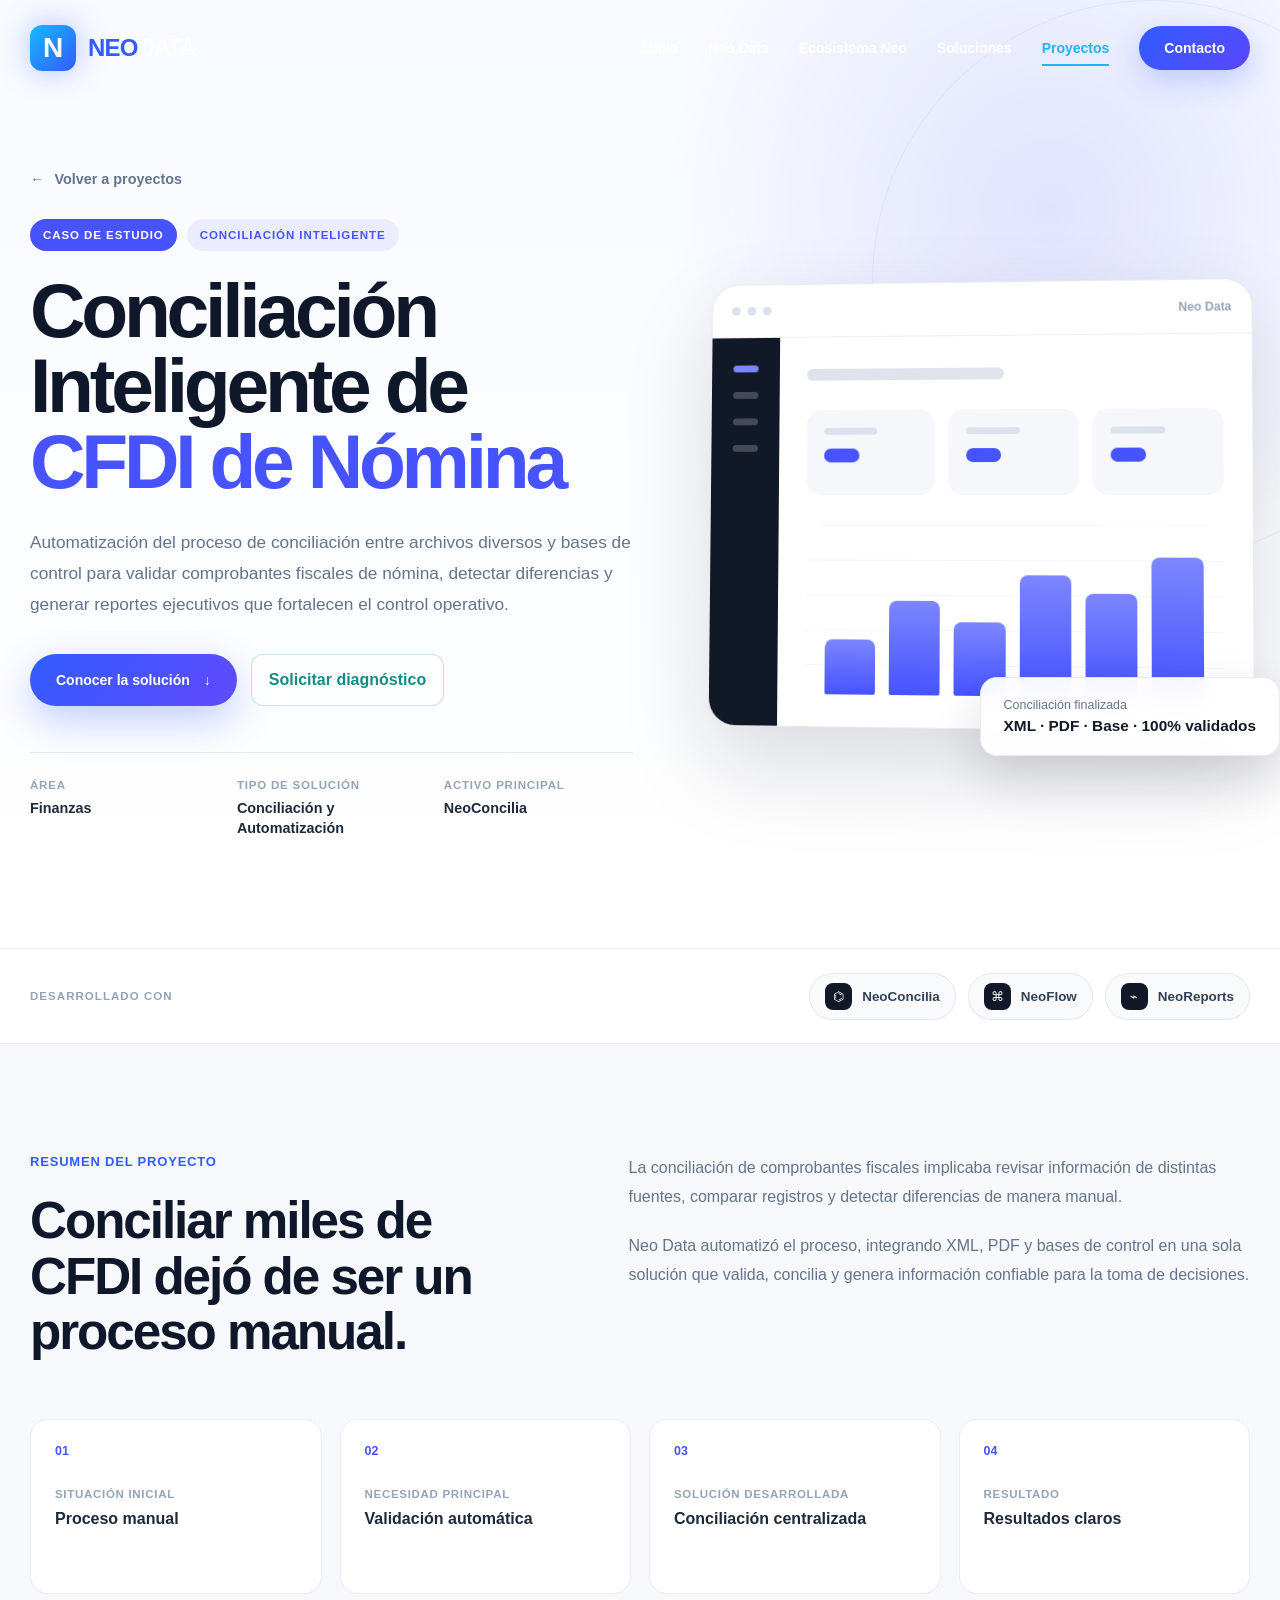
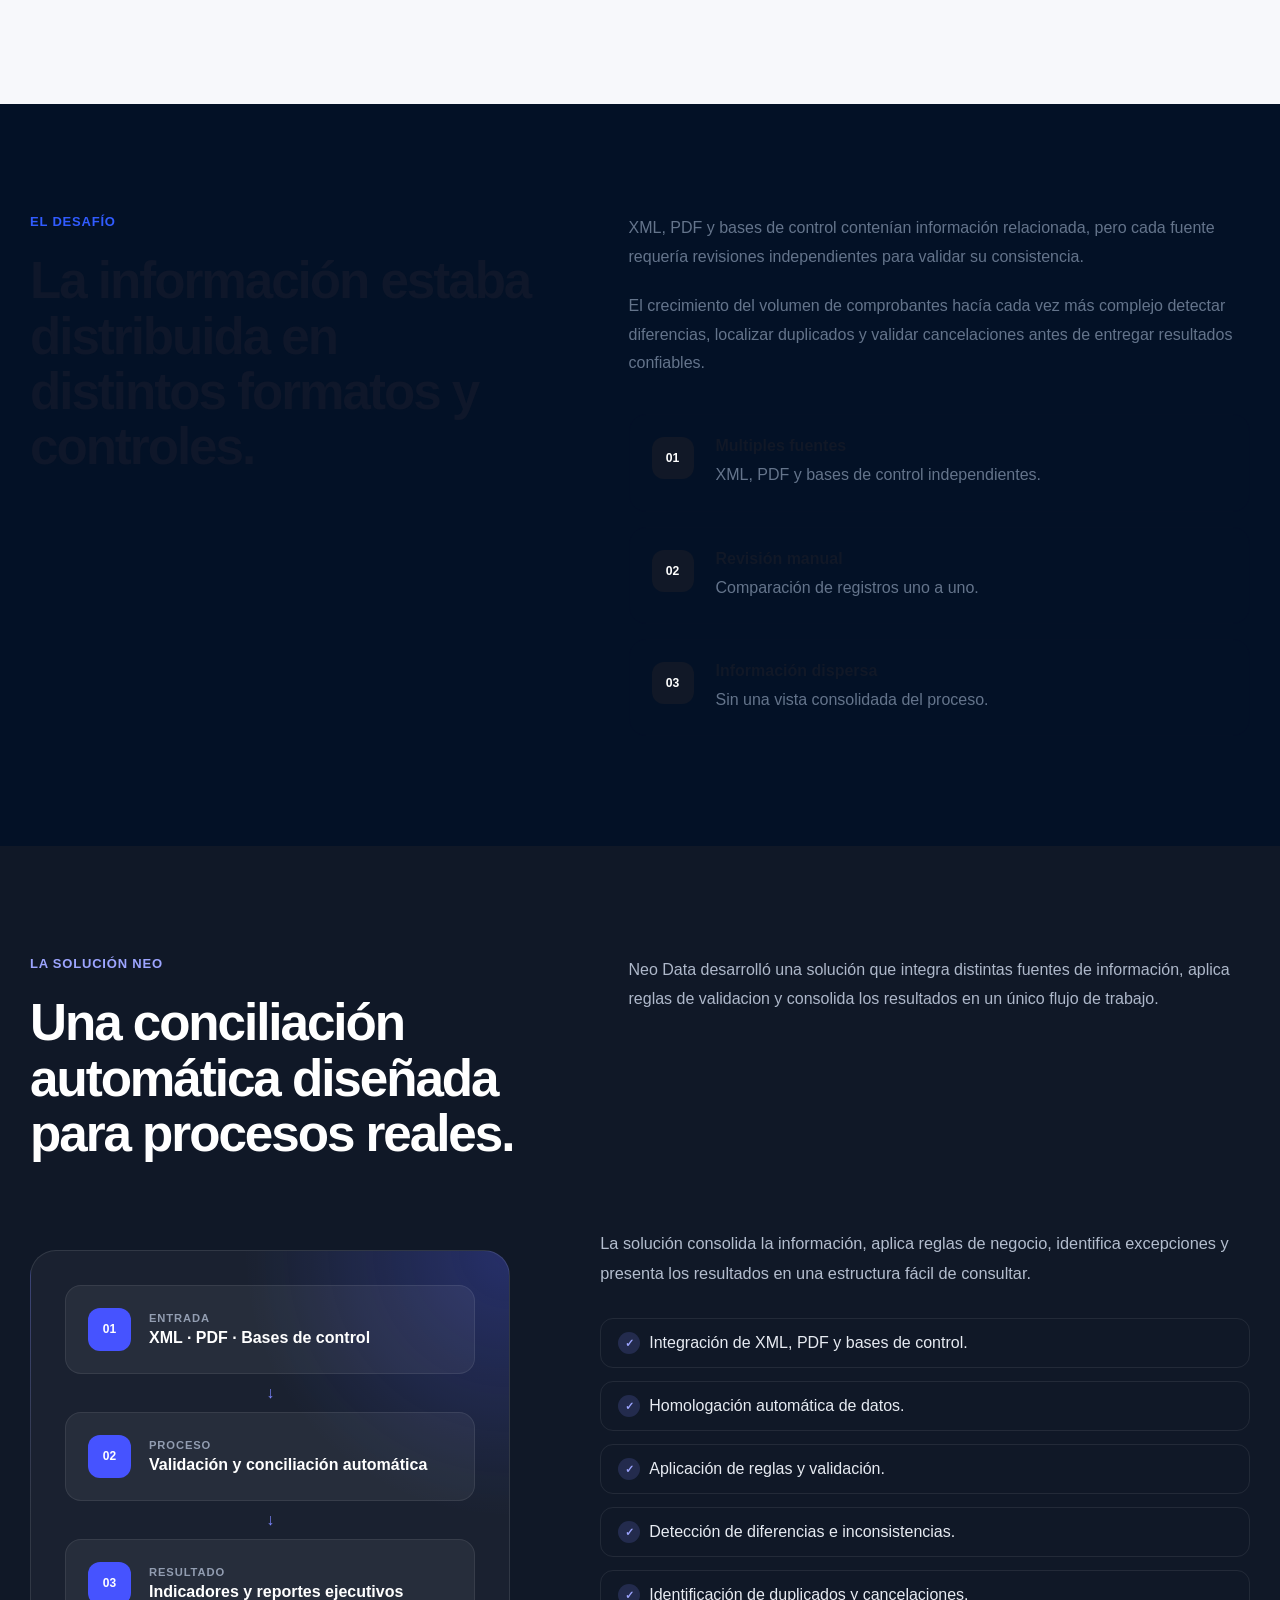
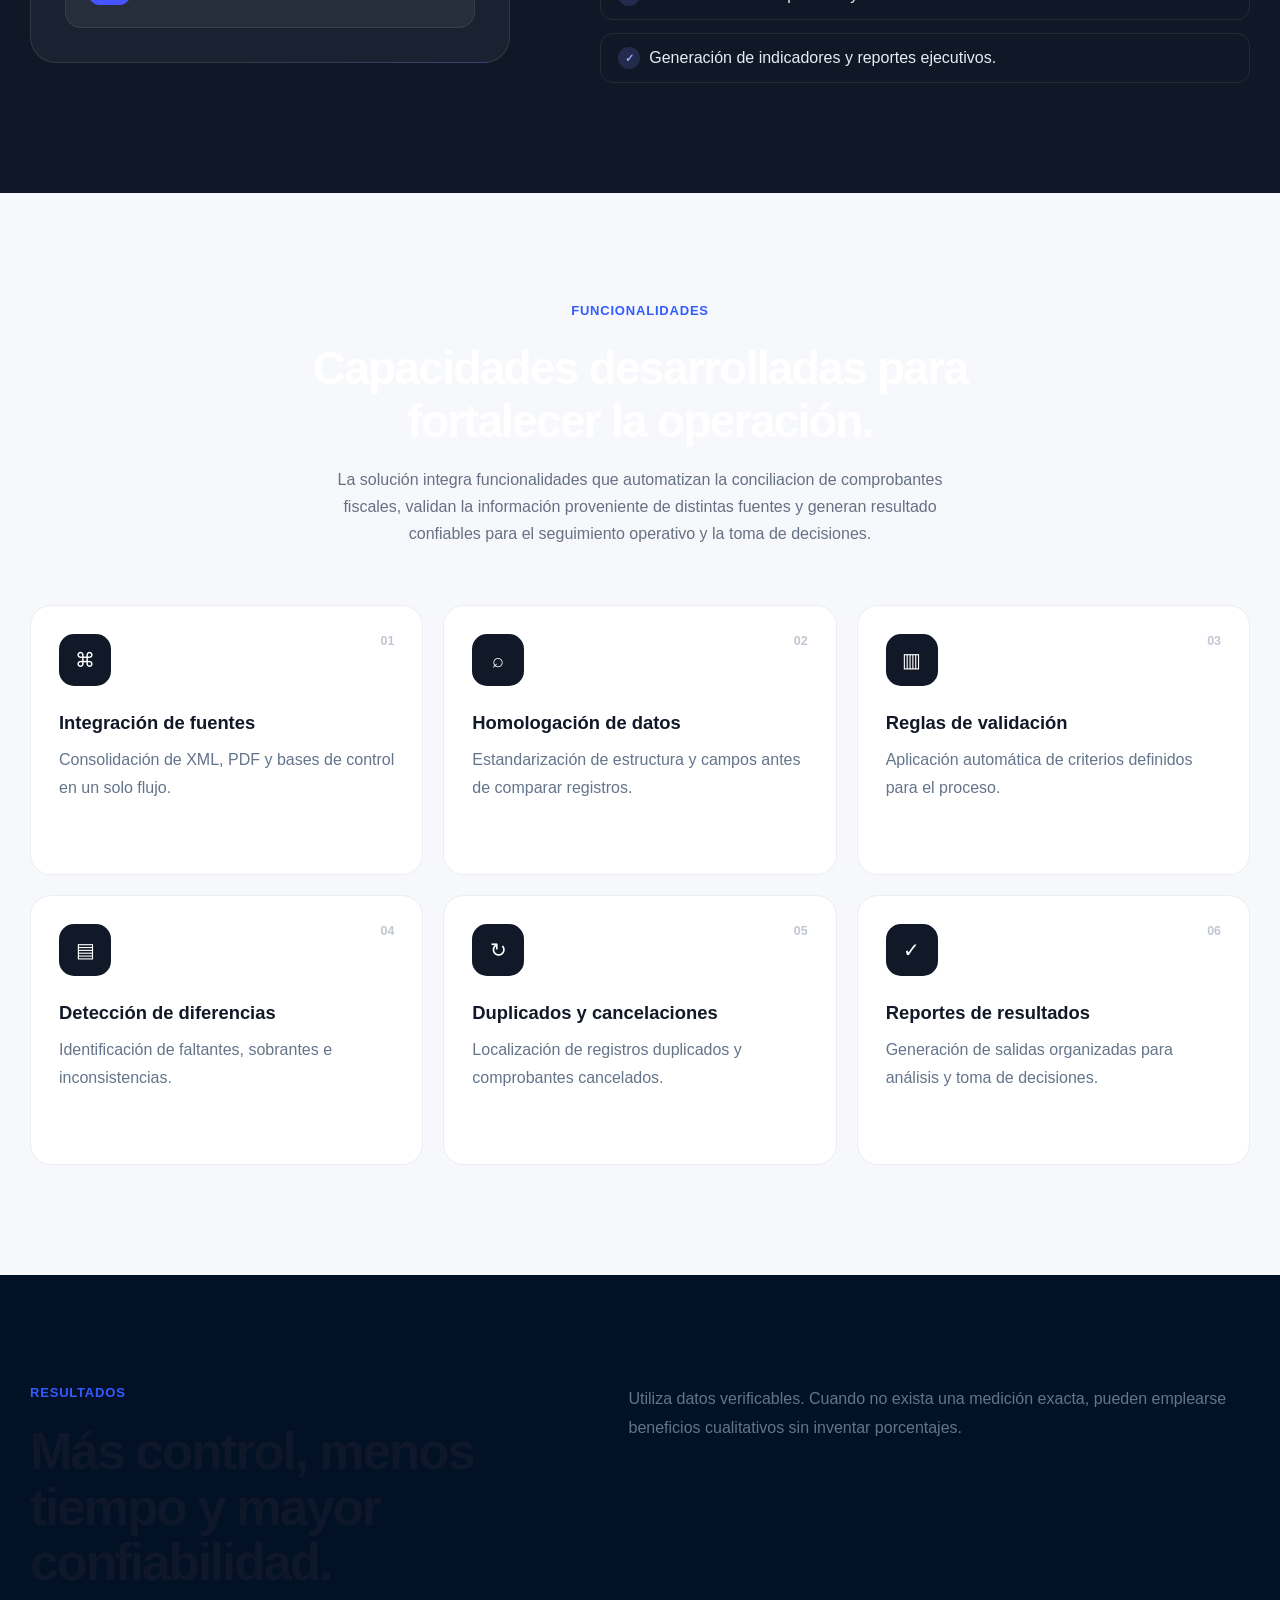
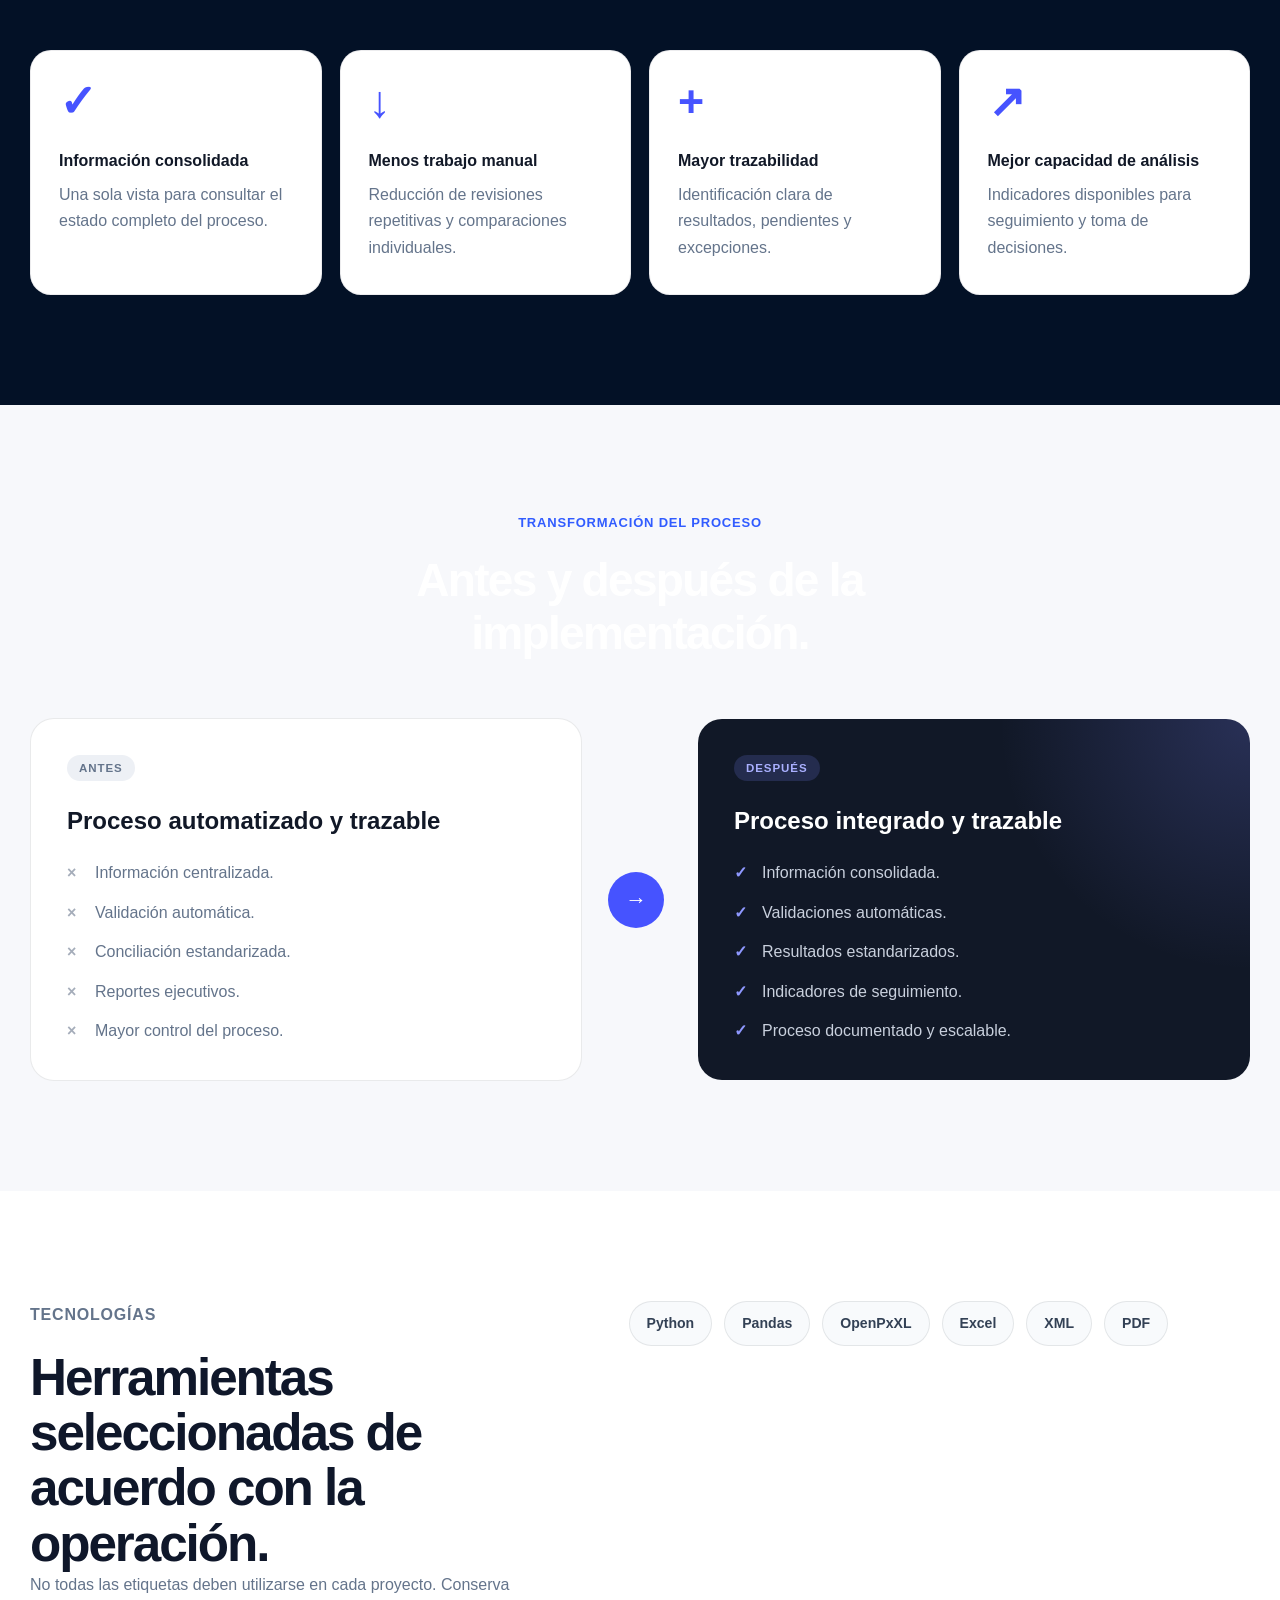
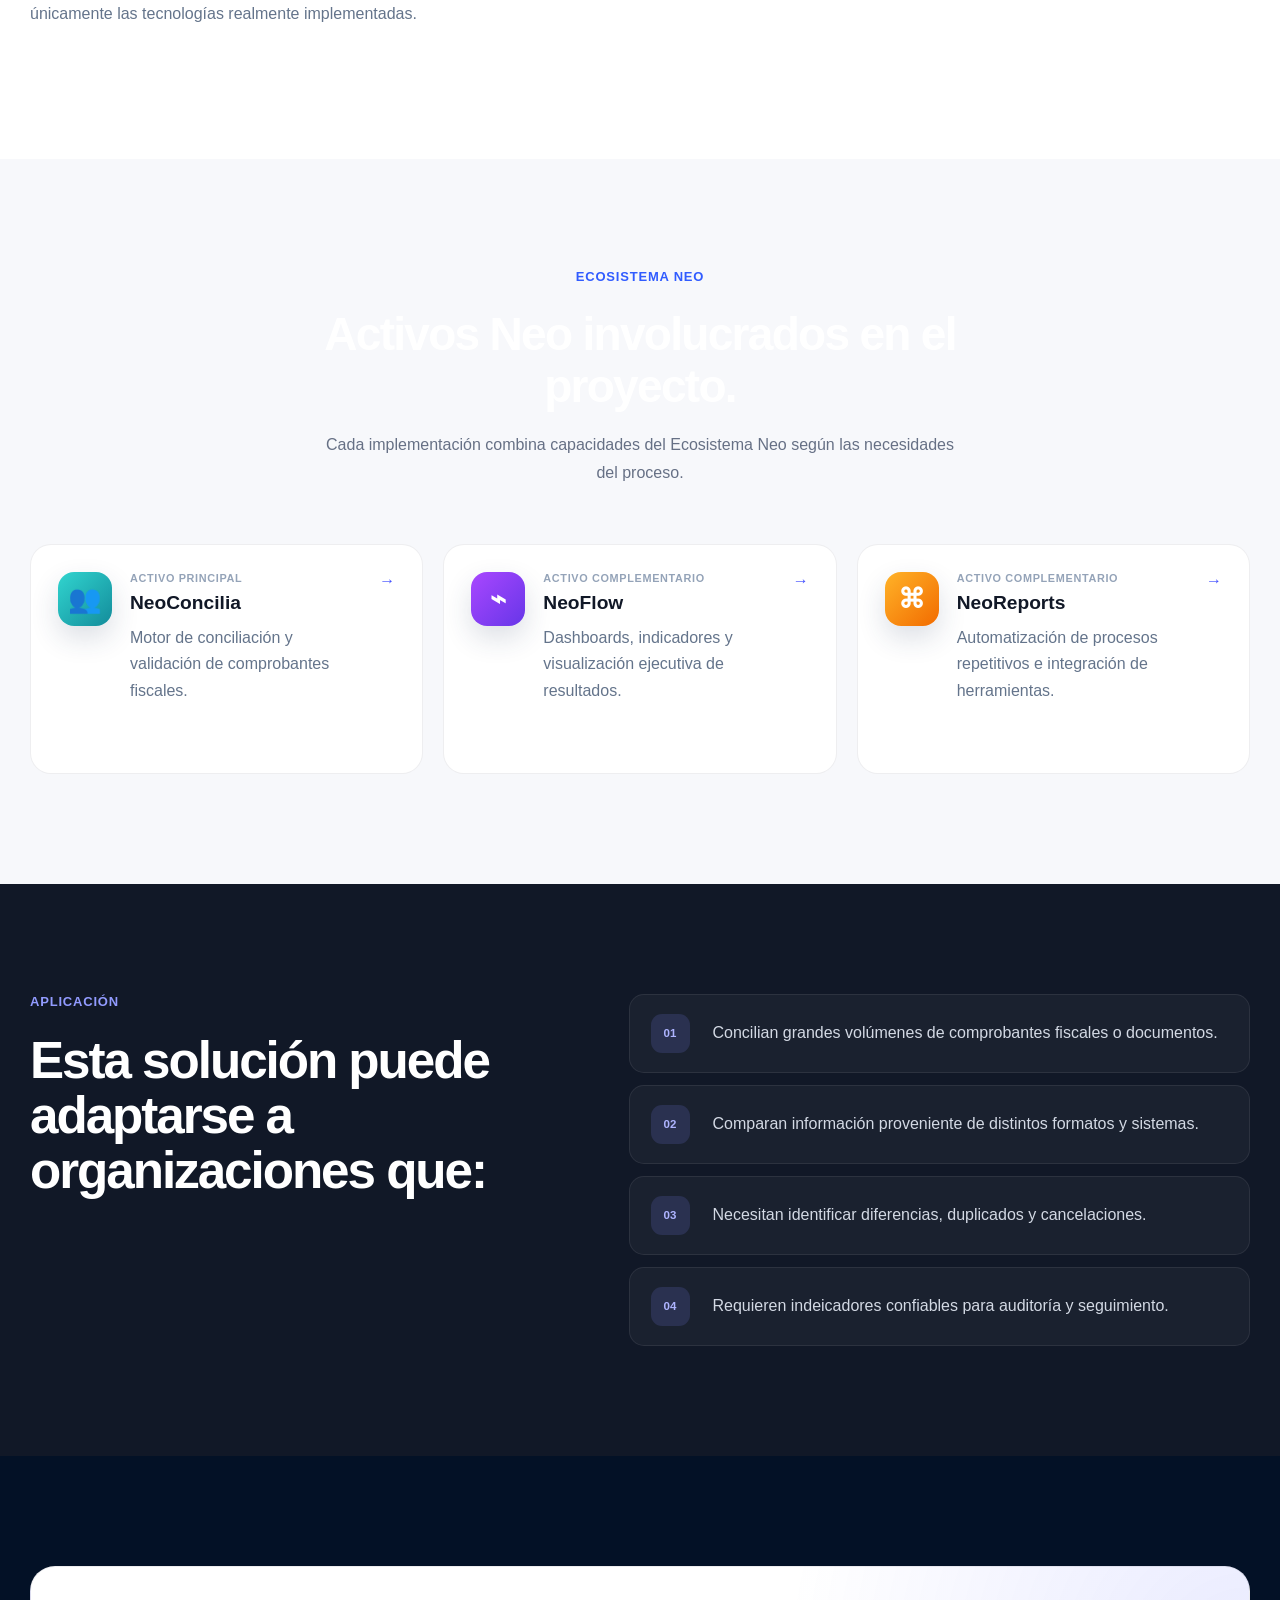
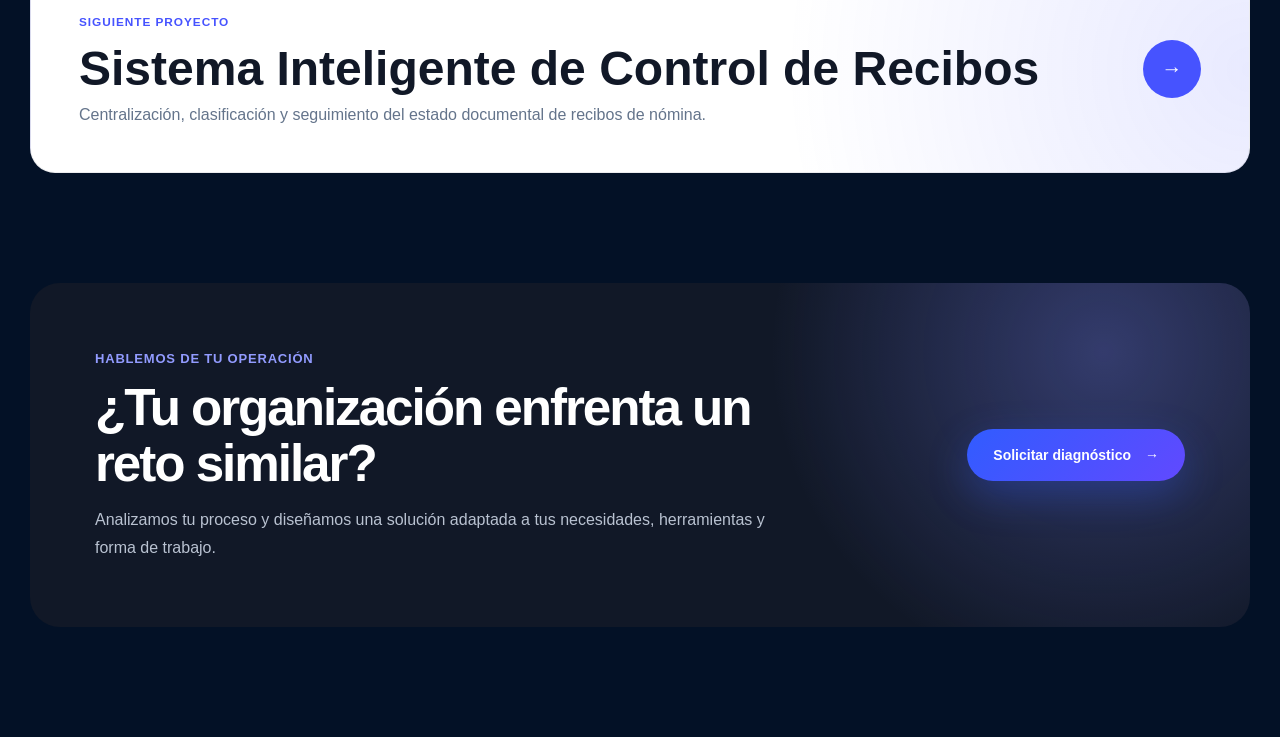
==== proyectos/conciliacion.html @ daa7bcfc "Add files via upload Publicación inicial del Sitio Neo Data" ====
<!DOCTYPE html>
<html lang="es">
  <head>
    <meta charset="UTF-8" />

    <meta
      name="viewport"
      content="width=device-width, initial-scale=1.0"
    />

    <meta
      name="description"
      content="Caso de estudio de Neo Data sobre la automatización de la conciliación de CFDI de nómina mediante validación de XML, PDF y bases de control."
    />

    <title>Conciliación Inteligente de CFDI de Nómina | Neo Data</title>

    <link rel="stylesheet" href="../assets/css/styles.css" />
    <link rel="stylesheet" href="../assets/css/project-case.css" />
  </head>

  <body>
    <!-- =====================================================
         NAVEGACIÓN
    ====================================================== -->

    <header class="site-header" id="site-header">
      <div class="container header-container">
        <a href="../index.html#inicio" class="brand">
          <span class="brand-symbol">N</span>

          <span class="brand-text">
            <strong>NEO</strong>DATA
          </span>
        </a>

        <button
          class="menu-button"
          type="button"
          aria-label="Abrir menú de navegación"
          aria-expanded="false"
        >
          ☰
        </button>

        <nav class="main-navigation" aria-label="Navegación principal">
          <a href="../index.html#inicio">Inicio</a>
          <a href="../index.html#por-que-neo">Neo Data</a>
          <a href="../index.html#ecosistema">Ecosistema Neo</a>
          <a href="../index.html#soluciones">Soluciones</a>
          <a href="../index.html#proyectos" class="active">Proyectos</a>

          <a
            href="../index.html#contacto"
            class="navigation-button"
          >
            Contacto
          </a>
        </nav>
      </div>
    </header>

    <main>
      <!-- =====================================================
           HERO DEL PROYECTO
      ====================================================== -->

      <section class="project-hero">
        <div class="container project-hero-container">
          <div class="project-hero-content">
            <a
              href="../index.html#proyectos"
              class="project-back-link"
            >
              <span aria-hidden="true">←</span>
              Volver a proyectos
            </a>

            <div class="project-labels">
              <span class="project-case-label">Caso de estudio</span>
              <span class="project-category-label">
                Conciliación inteligente
              </span>
            </div>

            <h1>
              Conciliación Inteligente de
              <span>CFDI de Nómina</span>
            </h1>

            <p class="project-hero-description">
              Automatización del proceso de conciliación entre archivos diversos y bases de control
              para validar comprobantes fiscales de nómina, detectar diferencias y generar reportes
              ejecutivos que fortalecen el control operativo.
            </p>

            <div class="project-hero-actions">
              <a href="#solucion" class="button button-primary">
                Conocer la solución
                <span aria-hidden="true">↓</span>
              </a>

              <a
                 href="https://wa.me/523348070433?text=Hola%2C%20me%20gustar%C3%ADa%20solicitar%20un%20diagn%C3%B3stico%20para%20identificar%20oportunidades%20de%20mejora%20en%20un%20proceso."
                 class="neo-button neo-button--small neo-button--outline"
                 target="_blank"
                 rel="noopener noreferrer"
              >
                 Solicitar diagnóstico
              </a>
            </div>

            <div class="project-hero-meta">
              <div>
                <span>Área</span>
                <strong>Finanzas</strong>
              </div>

              <div>
                <span>Tipo de solución</span>
                <strong>Conciliación y Automatización</strong>
              </div>

              <div>
                <span>Activo principal</span>
                <strong>NeoConcilia</strong>
              </div>
            </div>
          </div>

          <div class="project-hero-visual">
            <!--
              Sustituir este bloque por una captura real cuando exista.

              Ejemplo:

              <img
                src="../assets/images/proyectos/nombre-proyecto/dashboard.png"
                alt="Dashboard del nombre del proyecto"
              />
            -->

            <div class="project-demo-window">
              <div class="project-window-header">
                <div>
                  <span></span>
                  <span></span>
                  <span></span>
                </div>

                <small>Neo Data</small>
              </div>

              <div class="project-window-content">
                <div class="project-window-sidebar">
                  <span class="active"></span>
                  <span></span>
                  <span></span>
                  <span></span>
                </div>

                <div class="project-window-main">
                  <div class="project-window-title"></div>

                  <div class="project-window-stats">
                    <div>
                      <span></span>
                      <strong></strong>
                    </div>

                    <div>
                      <span></span>
                      <strong></strong>
                    </div>

                    <div>
                      <span></span>
                      <strong></strong>
                    </div>
                  </div>

                  <div class="project-window-chart">
                    <span style="height: 36%"></span>
                    <span style="height: 62%"></span>
                    <span style="height: 48%"></span>
                    <span style="height: 79%"></span>
                    <span style="height: 67%"></span>
                    <span style="height: 91%"></span>
                  </div>
                </div>
              </div>
            </div>

            <div class="project-floating-result">
              <span>Conciliación finalizada</span>
              <strong>XML · PDF · Base · 100% validados</strong>
            </div>
          </div>
        </div>
      </section>

            <section class="project-assets-strip" aria-label="Activos Neo utilizados">
        <div class="container project-assets-strip-container">
          <span class="project-assets-strip-label">
            Desarrollado con
          </span>

          <div class="project-assets-strip-list">
            <a href="../pages/neoconcilia.html">
              <span class="project-assets-strip-icon">⌬</span>
              <strong>NeoConcilia</strong>
            </a>

            <a href="../pages/neoflow.html">
              <span class="project-assets-strip-icon">⌘</span>
              <strong>NeoFlow</strong>
            </a>

            <a href="../pages/neoreports.html">
              <span class="project-assets-strip-icon">⌁</span>
              <strong>NeoReports</strong>
            </a>
          </div>
        </div>
      </section>

      <!-- =====================================================
           RESUMEN DEL PROYECTO
      ====================================================== -->

      <section class="project-summary-section">
        <div class="container">
          <div class="project-summary-grid">
            <div class="project-summary-introduction">
              <p class="section-label">Resumen del proyecto</p>

              <h2>
                Conciliar miles de CFDI dejó de ser un proceso manual.
              </h2>
            </div>

            <div class="project-summary-description">
              <p>
                La conciliación de comprobantes fiscales implicaba revisar información
                de distintas fuentes, comparar registros y detectar diferencias de manera manual.
              </p>

              <p>
                Neo Data automatizó el proceso, integrando XML, PDF y bases de control
                en una sola solución que valida, concilia y genera información confiable
                para la toma de decisiones.
              </p>
            </div>
          </div>

          <div class="project-summary-cards">
            <article>
              <span>01</span>
              <small>Situación inicial</small>
              <strong>Proceso manual</strong>
            </article>

            <article>
              <span>02</span>
              <small>Necesidad principal</small>
              <strong>Validación automática</strong>
            </article>

            <article>
              <span>03</span>
              <small>Solución desarrollada</small>
              <strong>Conciliación centralizada</strong>
            </article>

            <article>
              <span>04</span>
              <small>Resultado</small>
              <strong>Resultados claros</strong>
            </article>
          </div>
        </div>
      </section>

      <!-- =====================================================
           EL DESAFÍO
      ====================================================== -->

      <section class="project-challenge-section">
        <div class="container project-two-columns">
          <div class="project-section-heading">
            <p class="section-label">El desafío</p>

            <h2>
              La información estaba distribuida en distintos formatos y controles.
            </h2>
          </div>

          <div class="project-section-content">
            <p>
              XML, PDF y bases de control contenían información relacionada,
              pero cada fuente requería revisiones independientes para validar su consistencia.
            </p>

            <p>
              El crecimiento del volumen de comprobantes hacía cada vez más complejo
              detectar diferencias, localizar duplicados y validar cancelaciones antes
              de entregar resultados confiables.
            </p>

            <div class="project-challenge-list">
              <article>
                <span aria-hidden="true">01</span>

                <div>
                  <h3>Multiples fuentes</h3>

                  <p>
                    XML, PDF y bases de control independientes.
                  </p>
                </div>
              </article>

              <article>
                <span aria-hidden="true">02</span>

                <div>
                  <h3>Revisión manual</h3>

                  <p>
                    Comparación de registros uno a uno.
                  </p>
                </div>
              </article>

              <article>
                <span aria-hidden="true">03</span>

                <div>
                  <h3>Información dispersa</h3>

                  <p>
                    Sin una vista consolidada del proceso.
                  </p>
                </div>
              </article>
            </div>
          </div>
        </div>
      </section>

      <!-- =====================================================
           LA SOLUCIÓN
      ====================================================== -->

      <section class="project-solution-section" id="solucion">
        <div class="container">
          <div class="project-solution-heading">
            <div>
              <p class="section-label">La solución Neo</p>

              <h2>
                Una conciliación automática diseñada para procesos reales.
              </h2>
            </div>

            <p>
              Neo Data desarrolló una solución que integra distintas fuentes de información,
              aplica reglas de validacion y consolida los resultados en un único flujo de trabajo.
            </p>
          </div>

          <div class="project-solution-layout">
            <div class="project-solution-visual">
              <div class="solution-flow-card">
                <div class="solution-flow-step">
                  <span>01</span>

                  <div>
                    <small>Entrada</small>
                    <strong>XML · PDF · Bases de control</strong>
                  </div>
                </div>

                <div class="solution-flow-arrow">↓</div>

                <div class="solution-flow-step">
                  <span>02</span>

                  <div>
                    <small>Proceso</small>
                    <strong>Validación y conciliación automática</strong>
                  </div>
                </div>

                <div class="solution-flow-arrow">↓</div>

                <div class="solution-flow-step">
                  <span>03</span>

                  <div>
                    <small>Resultado</small>
                    <strong>Indicadores y reportes ejecutivos</strong>
                  </div>
                </div>
              </div>
            </div>

            <div class="project-solution-content">
              <p>
                La solución consolida la información, aplica reglas de negocio,
                identifica excepciones y presenta los resultados en una
                estructura fácil de consultar.
              </p>

              <ul class="project-check-list">
                <li>
                  Integración de XML, PDF y bases de control.
                </li>

                <li>
                  Homologación automática de datos.
                </li>

                <li>
                  Aplicación de reglas y validación.
                </li>

                <li>
                  Detección de diferencias e inconsistencias.
                </li>

                <li>
                  Identificación de duplicados y cancelaciones.
                </li>

                <li>
                  Generación de indicadores y reportes ejecutivos.
                </li>
              </ul>
            </div>
          </div>
        </div>
      </section>

      <!-- =====================================================
           FUNCIONALIDADES
      ====================================================== -->

      <section class="project-features-section">
        <div class="container">
          <div class="section-heading">
            <p class="section-label">Funcionalidades</p>

            <h2>
              Capacidades desarrolladas para fortalecer la operación.
            </h2>

            <p class="section-description">
              La solución integra funcionalidades que automatizan la conciliacion de comprobantes fiscales, validan la información proveniente de distintas fuentes y generan resultado confiables
              para el seguimiento operativo y la toma de decisiones.
            </p>
          </div>

          <div class="project-features-grid">
            <article class="project-feature-card">
              <div class="project-feature-icon">⌘</div>

              <span>01</span>

              <h3>Integración de fuentes</h3>

              <p>
                Consolidación de XML, PDF y bases de control en un solo flujo.
              </p>
            </article>

            <article class="project-feature-card">
              <div class="project-feature-icon">⌕</div>

              <span>02</span>

              <h3>Homologación de datos</h3>

              <p>
                Estandarización de estructura y campos antes de comparar registros.
              </p>
            </article>

            <article class="project-feature-card">
              <div class="project-feature-icon">▥</div>

              <span>03</span>

              <h3>Reglas de validación</h3>

              <p>
                Aplicación automática de criterios definidos para el proceso.
              </p>
            </article>

            <article class="project-feature-card">
              <div class="project-feature-icon">▤</div>

              <span>04</span>

              <h3>Detección de diferencias</h3>

              <p>
                Identificación de faltantes, sobrantes e inconsistencias.
              </p>
            </article>

            <article class="project-feature-card">
              <div class="project-feature-icon">↻</div>

              <span>05</span>

              <h3>Duplicados y cancelaciones</h3>

              <p>
                Localización de registros duplicados y comprobantes cancelados.
              </p>
            </article>

            <article class="project-feature-card">
              <div class="project-feature-icon">✓</div>

              <span>06</span>

              <h3>Reportes de resultados</h3>

              <p>
                Generación de salidas organizadas para análisis y toma de decisiones.
              </p>
            </article>
          </div>
        </div>
      </section>

      <!-- =====================================================
           RESULTADOS
      ====================================================== -->

      <section class="project-results-section">
        <div class="container">
          <div class="project-results-heading">
            <div>
              <p class="section-label">Resultados</p>

              <h2>
                Más control, menos tiempo y mayor confiabilidad.
              </h2>
            </div>

            <p>
              Utiliza datos verificables. Cuando no exista una medición exacta,
              pueden emplearse beneficios cualitativos sin inventar
              porcentajes.
            </p>
          </div>

          <div class="project-results-grid">
            <article>
              <strong>✓</strong>
              <span>Información consolidada</span>

              <p>
                Una sola vista para consultar el estado completo del proceso.
              </p>
            </article>

            <article>
              <strong>↓</strong>
              <span>Menos trabajo manual</span>

              <p>
                Reducción de revisiones repetitivas y comparaciones
                individuales.
              </p>
            </article>

            <article>
              <strong>+</strong>
              <span>Mayor trazabilidad</span>

              <p>
                Identificación clara de resultados, pendientes y excepciones.
              </p>
            </article>

            <article>
              <strong>↗</strong>
              <span>Mejor capacidad de análisis</span>

              <p>
                Indicadores disponibles para seguimiento y toma de decisiones.
              </p>
            </article>
          </div>
        </div>
      </section>

      <!-- =====================================================
           ANTES Y DESPUÉS
      ====================================================== -->

      <section class="project-comparison-section">
        <div class="container">
          <div class="section-heading">
            <p class="section-label">Transformación del proceso</p>

            <h2>Antes y después de la implementación.</h2>
          </div>

          <div class="project-comparison-grid">
            <article class="project-comparison-card before">
              <span class="comparison-label">Antes</span>

              <h3>Proceso automatizado y trazable</h3>

              <ul>
                <li>Información centralizada.</li>
                <li>Validación automática.</li>
                <li>Conciliación estandarizada.</li>
                <li>Reportes ejecutivos.</li>
                <li>Mayor control del proceso.</li>
              </ul>
            </article>

            <div class="project-comparison-arrow" aria-hidden="true">
              →
            </div>

            <article class="project-comparison-card after">
              <span class="comparison-label">Después</span>

              <h3>Proceso integrado y trazable</h3>

              <ul>
                <li>Información consolidada.</li>
                <li>Validaciones automáticas.</li>
                <li>Resultados estandarizados.</li>
                <li>Indicadores de seguimiento.</li>
                <li>Proceso documentado y escalable.</li>
              </ul>
            </article>
          </div>
        </div>
      </section>

      <!-- =====================================================
           TECNOLOGÍAS
      ====================================================== -->

      <section class="project-technologies-section">
        <div class="container project-technologies-layout">
          <div>
            <p class="section-label">Tecnologías</p>

            <h2>
              Herramientas seleccionadas de acuerdo con la operación.
            </h2>

            <p>
              No todas las etiquetas deben utilizarse en cada proyecto. Conserva
              únicamente las tecnologías realmente implementadas.
            </p>
          </div>

          <div class="project-technology-list">
            <span>Python</span>
            <span>Pandas</span>
            <span>OpenPxXL</span>
            <span>Excel</span>
            <span>XML</span>
            <span>PDF</span>
          </div>
        </div>
      </section>

      <!-- =====================================================
           ACTIVOS NEO
      ====================================================== -->

      <section class="project-assets-section">
        <div class="container">
          <div class="section-heading">
            <p class="section-label">Ecosistema Neo</p>

            <h2>Activos Neo involucrados en el proyecto.</h2>

            <p class="section-description">
              Cada implementación combina capacidades del Ecosistema Neo según
              las necesidades del proceso.
            </p>
          </div>

          <div class="project-neo-assets">
            <a href="../pages/neopeople.html" class="project-neo-card">
              <div class="asset-icon asset-icon-teal">👥</div>

              <div>
                <span>Activo principal</span>
                <h3>NeoConcilia</h3>

                <p>
                  Motor de conciliación y validación de comprobantes fiscales.
                </p>
              </div>

              <strong aria-hidden="true">→</strong>
            </a>

            <a href="../pages/neoreports.html" class="project-neo-card">
              <div class="asset-icon asset-icon-purple">⌁</div>

              <div>
                <span>Activo complementario</span>
                <h3>NeoFlow</h3>

                <p>
                  Dashboards, indicadores y visualización ejecutiva de
                  resultados.
                </p>
              </div>

              <strong aria-hidden="true">→</strong>
            </a>

            <a href="../pages/neoflow.html" class="project-neo-card">
              <div class="asset-icon asset-icon-orange">⌘</div>

              <div>
                <span>Activo complementario</span>
                <h3>NeoReports</h3>

                <p>
                  Automatización de procesos repetitivos e integración de
                  herramientas.
                </p>
              </div>

              <strong aria-hidden="true">→</strong>
            </a>
          </div>
        </div>
      </section>

      <!-- =====================================================
           PERFIL DE ORGANIZACIÓN
      ====================================================== -->

      <section class="project-fit-section">
        <div class="container project-fit-layout">
          <div class="project-fit-heading">
            <p class="section-label">Aplicación</p>

            <h2>
              Esta solución puede adaptarse a organizaciones que:
            </h2>
          </div>

          <div class="project-fit-list">
            <article>
              <span>01</span>

              <p>
                Concilian grandes volúmenes de comprobantes fiscales o documentos.
              </p>
            </article>

            <article>
              <span>02</span>

              <p>
                Comparan información proveniente de distintos formatos y sistemas.
              </p>
            </article>

            <article>
              <span>03</span>

              <p>
                Necesitan identificar diferencias, duplicados y cancelaciones.
              </p>
            </article>

            <article>
              <span>04</span>

              <p>
                Requieren indeicadores confiables para auditoría y seguimiento.
              </p>
            </article>
          </div>
        </div>
      </section>

      <!-- =====================================================
           SIGUIENTE PROYECTO
      ====================================================== -->

      <section class="next-project-section">
        <div class="container">
          <a
            href="./control-financiero.html"
            class="next-project-card"
          >
            <div>
              <span>Siguiente proyecto</span>

              <h2>Sistema Inteligente de Control de Recibos</h2>

              <p>
                Centralización, clasificación y seguimiento del estado documental de recibos de nómina.
              </p>
            </div>

            <strong aria-hidden="true">→</strong>
          </a>
        </div>
      </section>

      <!-- =====================================================
           CTA
      ====================================================== -->

      <section class="project-cta-section">
        <div class="container project-cta-container">
          <div>
            <p class="section-label">Hablemos de tu operación</p>

            <h2>¿Tu organización enfrenta un reto similar?</h2>

            <p>
              Analizamos tu proceso y diseñamos una solución adaptada a tus
              necesidades, herramientas y forma de trabajo.
            </p>
          </div>

          <a
            href="../index.html#contacto"
            class="button button-primary"
          >
            Solicitar diagnóstico
            <span aria-hidden="true">→</span>
          </a>
        </div>
      </section>
    </main>

    <script src="../assets/js/main.js"></script>
  </body>
</html>
---- assets/css/styles.css ----
:root {
  --background-dark: #031126;
  --background-deep: #020a18;
  --primary-blue: #315cff;
  --secondary-blue: #18b8ff;
  --text-light: #ffffff;
  --text-muted: #c5cde0;
  --border-light: rgba(255, 255, 255, 0.2);
  --container-width: 1220px;
}

* {
  box-sizing: border-box;
  margin: 0;
  padding: 0;
}

html {
  scroll-behavior: smooth;
}

body {
  min-width: 320px;
  font-family: Arial, Helvetica, sans-serif;
  background-color: var(--background-dark);
  color: var(--text-light);
}

a {
  color: inherit;
  text-decoration: none;
}

button,
a {
  -webkit-tap-highlight-color: transparent;
}

.container {
  width: min(100% - 40px, var(--container-width));
  margin-inline: auto;
}

/* Header */

.site-header {
  position: absolute;
  top: 0;
  left: 0;
  z-index: 100;
  width: 100%;
}

.header-container {
  min-height: 96px;
  display: flex;
  align-items: center;
  justify-content: space-between;
  gap: 32px;
}

.brand {
  display: inline-flex;
  align-items: center;
  gap: 12px;
  flex-shrink: 0;
}

.brand-symbol {
  display: grid;
  width: 46px;
  height: 46px;
  place-items: center;
  border-radius: 12px;
  font-size: 28px;
  font-weight: 800;
  background: linear-gradient(
    135deg,
    var(--secondary-blue),
    var(--primary-blue)
  );
  box-shadow: 0 0 30px rgba(49, 92, 255, 0.35);
}

.brand-text {
  font-size: 24px;
  letter-spacing: -0.8px;
}

.brand-text strong {
  color: var(--primary-blue);
}

.main-navigation {
  display: flex;
  align-items: center;
  gap: 30px;
  font-size: 14px;
  font-weight: 600;
}

.main-navigation a {
  position: relative;
  transition: color 0.25s ease;
}

.main-navigation a:not(.navigation-button)::after {
  content: "";
  position: absolute;
  left: 0;
  bottom: -10px;
  width: 0;
  height: 2px;
  background-color: var(--secondary-blue);
  transition: width 0.25s ease;
}

.main-navigation a:hover,
.main-navigation a.active {
  color: var(--secondary-blue);
}

.main-navigation a:hover::after,
.main-navigation a.active::after {
  width: 100%;
}

.navigation-button {
  padding: 14px 25px;
  border-radius: 999px;
  background: linear-gradient(
    135deg,
    var(--primary-blue),
    #5947ff
  );
  box-shadow: 0 10px 30px rgba(49, 92, 255, 0.25);
}

.menu-button {
  display: none;
  border: 0;
  background: transparent;
  color: white;
  font-size: 30px;
  cursor: pointer;
}

/* Hero */

.hero {
  position: relative;
  min-height: 720px;
  overflow: hidden;
  background:
    radial-gradient(
      circle at 75% 45%,
      rgba(36, 92, 255, 0.15),
      transparent 30%
    ),
    linear-gradient(135deg, var(--background-dark), var(--background-deep));
}

.hero::before {
  content: "";
  position: absolute;
  inset: 0;
  background-image:
    linear-gradient(rgba(49, 92, 255, 0.04) 1px, transparent 1px),
    linear-gradient(90deg, rgba(49, 92, 255, 0.04) 1px, transparent 1px);
  background-size: 60px 60px;
  mask-image: linear-gradient(to bottom, transparent, black, transparent);
}

.hero-container {
  position: relative;
  z-index: 1;
  min-height: 720px;
  padding-top: 125px;
  padding-bottom: 60px;
  display: grid;
  grid-template-columns: 1.05fr 0.95fr;
  align-items: center;
  gap: 72px;
}

.hero-content {
  max-width: 660px;
}

.section-label {
  margin-bottom: 24px;
  color: var(--primary-blue);
  font-size: 13px;
  font-weight: 800;
  letter-spacing: 0.8px;
  text-transform: uppercase;
}

.hero h1 {
  font-size: clamp(46px, 5.3vw, 76px);
  line-height: 1.08;
  letter-spacing: -3px;
}

.hero h1 span {
  color: var(--primary-blue);
}

.hero-line {
  width: 52px;
  height: 3px;
  margin: 30px 0 25px;
  background-color: var(--primary-blue);
}

.hero-description {
  max-width: 590px;
  color: var(--text-muted);
  font-size: 19px;
  line-height: 1.65;
}

.hero-actions {
  margin-top: 34px;
  display: flex;
  flex-wrap: wrap;
  gap: 18px;
}

.button {
  min-height: 52px;
  padding: 0 26px;
  display: inline-flex;
  align-items: center;
  justify-content: center;
  gap: 14px;
  border-radius: 999px;
  font-size: 14px;
  font-weight: 700;
  transition:
    transform 0.25s ease,
    box-shadow 0.25s ease,
    background-color 0.25s ease;
}

.button:hover {
  transform: translateY(-3px);
}

.button-primary {
  background: linear-gradient(
    135deg,
    var(--primary-blue),
    #6149ff
  );
  box-shadow: 0 14px 40px rgba(49, 92, 255, 0.3);
}

.button-secondary {
  border: 1px solid rgba(255, 255, 255, 0.75);
  background: rgba(255, 255, 255, 0.02);
}

/* Visual */

.hero-visual {
  position: relative;
  min-height: 520px;
}

.visual-grid {
  position: absolute;
  inset: 80px 20px 20px;
  opacity: 0.4;
  transform: perspective(700px) rotateX(62deg) rotateZ(-2deg);
  background-image:
    linear-gradient(rgba(37, 113, 255, 0.4) 1px, transparent 1px),
    linear-gradient(90deg, rgba(37, 113, 255, 0.4) 1px, transparent 1px);
  background-size: 45px 45px;
}

.central-platform {
  position: absolute;
  top: 50%;
  left: 50%;
  width: 250px;
  height: 180px;
  transform: translate(-50%, -42%) rotateX(58deg) rotateZ(45deg);
  border-radius: 28px;
  background: linear-gradient(145deg, #14285b, #06122e);
  border: 1px solid rgba(74, 117, 255, 0.45);
  box-shadow:
    0 0 65px rgba(39, 97, 255, 0.45),
    inset 0 0 35px rgba(32, 112, 255, 0.15);
}

.central-platform::before {
  content: "";
  position: absolute;
  inset: 22px;
  border-radius: 18px;
  border: 2px solid rgba(51, 98, 255, 0.75);
  box-shadow: 0 0 30px rgba(29, 144, 255, 0.5);
}

.central-cube {
  position: absolute;
  top: 50%;
  left: 50%;
  width: 115px;
  height: 115px;
  display: grid;
  place-items: center;
  transform: translate(-50%, -50%);
  border-radius: 24px;
  background: linear-gradient(
    145deg,
    var(--secondary-blue),
    var(--primary-blue)
  );
  box-shadow:
    0 0 45px rgba(24, 184, 255, 0.75),
    inset 0 0 24px rgba(255, 255, 255, 0.25);
}

.central-cube span {
  transform: rotate(-45deg);
  font-size: 62px;
  font-weight: 900;
}

.visual-card {
  position: absolute;
  width: 116px;
  min-height: 104px;
  padding: 16px 10px;
  display: grid;
  place-items: center;
  align-content: center;
  gap: 10px;
  border: 1px solid rgba(89, 136, 255, 0.45);
  border-radius: 14px;
  background: rgba(9, 27, 67, 0.82);
  box-shadow: 0 10px 35px rgba(0, 0, 0, 0.22);
  backdrop-filter: blur(10px);
}

.visual-card span:last-child {
  font-size: 10px;
  font-weight: 700;
  text-transform: uppercase;
}

.visual-icon {
  color: #dce8ff;
  font-size: 31px;
}

.card-automation {
  top: 30px;
  left: 80px;
}

.card-data {
  top: 40px;
  right: 50px;
}

.card-process {
  top: 210px;
  left: 15px;
}

.card-intelligence {
  top: 220px;
  right: 0;
}

.card-results {
  left: 50%;
  bottom: 10px;
  transform: translateX(-50%);
}

@media (max-width: 1040px) {
  .main-navigation {
    gap: 18px;
    font-size: 13px;
  }

  .hero-container {
    gap: 35px;
  }
}

@media (max-width: 900px) {
  .site-header {
    position: relative;
    background-color: var(--background-deep);
  }

  .header-container {
    min-height: 80px;
  }

  .menu-button {
    display: block;
  }

  .main-navigation {
    position: absolute;
    top: 80px;
    left: 20px;
    right: 20px;
    display: none;
    padding: 24px;
    flex-direction: column;
    align-items: stretch;
    border: 1px solid var(--border-light);
    border-radius: 18px;
    background-color: #071426;
  }

  .main-navigation.open {
    display: flex;
  }

  .hero-container {
    min-height: auto;
    padding-top: 75px;
    grid-template-columns: 1fr;
  }

  .hero-content {
    max-width: 760px;
  }

  .hero-visual {
    min-height: 500px;
  }
}

@media (max-width: 600px) {
  .container {
    width: min(100% - 28px, var(--container-width));
  }

  .brand-text {
    font-size: 20px;
  }

  .brand-symbol {
    width: 40px;
    height: 40px;
  }

  .hero-container {
    padding-top: 55px;
  }

  .hero h1 {
    font-size: 43px;
    letter-spacing: -1.8px;
  }

  .hero-description {
    font-size: 17px;
  }

  .hero-actions {
    flex-direction: column;
  }

  .button {
    width: 100%;
  }

  .hero-visual {
    min-height: 430px;
    transform: scale(0.82);
    transform-origin: center top;
  }

  .card-process {
    left: -25px;
  }

  .card-intelligence {
    right: -25px;
  }
}


/* Nuestro enfoque */

.approach-section {
  padding: 78px 0 90px;
  background:
    radial-gradient(
      circle at 50% 0%,
      rgba(49, 92, 255, 0.07),
      transparent 35%
    ),
    #f8faff;
  color: #07142d;
}

.section-heading {
  max-width: 760px;
  margin: 0 auto 56px;
  text-align: center;
}

.approach-section .section-label {
  margin-bottom: 13px;
}

.section-heading h2 {
  font-size: clamp(32px, 4vw, 46px);
  line-height: 1.15;
  letter-spacing: -1.7px;
}

.heading-line {
  width: 34px;
  height: 3px;
  margin: 20px auto 0;
  background-color: var(--primary-blue);
}

.approach-grid {
  display: grid;
  grid-template-columns:
    minmax(150px, 1fr)
    34px
    minmax(150px, 1fr)
    34px
    minmax(150px, 1fr)
    34px
    minmax(150px, 1fr)
    34px
    minmax(150px, 1fr);
  align-items: start;
}

.approach-step {
  position: relative;
  text-align: center;
}

.step-icon {
  width: 92px;
  height: 92px;
  margin: 0 auto 26px;
  display: grid;
  place-items: center;
  border: 1px solid rgba(49, 92, 255, 0.18);
  border-radius: 50%;
  color: var(--primary-blue);
  background-color: rgba(255, 255, 255, 0.78);
  box-shadow:
    0 16px 40px rgba(33, 61, 130, 0.07),
    inset 0 0 0 8px rgba(49, 92, 255, 0.025);
  font-size: 31px;
  font-weight: 800;
  transition:
    transform 0.25s ease,
    border-color 0.25s ease,
    box-shadow 0.25s ease;
}

.approach-step:hover .step-icon {
  transform: translateY(-6px);
  border-color: rgba(49, 92, 255, 0.42);
  box-shadow:
    0 20px 45px rgba(33, 61, 130, 0.13),
    0 0 30px rgba(49, 92, 255, 0.08);
}

.approach-step h3 {
  min-height: 58px;
  margin-bottom: 15px;
  font-size: 17px;
  line-height: 1.35;
}

.approach-step h3 span {
  color: var(--primary-blue);
}

.approach-step p {
  max-width: 205px;
  margin: 0 auto;
  color: #57647c;
  font-size: 14px;
  line-height: 1.65;
}

.step-arrow {
  position: relative;
  margin-top: 30px;
  color: var(--primary-blue);
  font-size: 38px;
  font-weight: 300;
  text-align: center;
}

.step-arrow::before,
.step-arrow::after {
  content: "";
  position: absolute;
  top: 22px;
  width: 25px;
  border-top: 2px dotted rgba(49, 92, 255, 0.25);
}

.step-arrow::before {
  right: 24px;
}

.step-arrow::after {
  left: 24px;
}

@media (max-width: 1050px) {
  .approach-grid {
    grid-template-columns: repeat(5, minmax(145px, 1fr));
    gap: 24px;
    overflow-x: auto;
    padding: 5px 0 25px;
    scroll-snap-type: x mandatory;
  }

  .approach-step {
    min-width: 170px;
    scroll-snap-align: start;
  }

  .step-arrow {
    display: none;
  }
}

@media (max-width: 700px) {
  .approach-section {
    padding: 65px 0 70px;
  }

  .section-heading {
    margin-bottom: 42px;
  }

  .approach-grid {
    grid-template-columns: 1fr;
    gap: 38px;
    overflow: visible;
  }

  .approach-step {
    width: min(100%, 340px);
    margin: 0 auto;
  }

  .approach-step h3 {
    min-height: auto;
  }

  .approach-step p {
    max-width: 300px;
  }

  .step-icon {
    width: 82px;
    height: 82px;
    margin-bottom: 20px;
  }
}


/* Ecosistema Neo */

.ecosystem-section {
  padding: 82px 0 95px;
  background:
    radial-gradient(
      circle at 50% 0%,
      rgba(49, 92, 255, 0.06),
      transparent 35%
    ),
    #ffffff;
  color: #07142d;
}

.ecosystem-section .section-heading {
  margin-bottom: 48px;
}

.section-description {
  max-width: 650px;
  margin: 18px auto 0;
  color: #667085;
  font-size: 16px;
  line-height: 1.7;
}

.assets-grid {
  display: grid;
  grid-template-columns: repeat(5, minmax(0, 1fr));
  gap: 18px;
}

.asset-card {
  min-height: 335px;
  padding: 26px 22px 24px;
  display: flex;
  flex-direction: column;
  border: 1px solid #e6eaf2;
  border-radius: 18px;
  background-color: #ffffff;
  box-shadow: 0 16px 45px rgba(21, 43, 90, 0.07);
  transition:
    transform 0.25s ease,
    box-shadow 0.25s ease,
    border-color 0.25s ease;
}

.asset-card:hover {
  transform: translateY(-8px);
  border-color: rgba(49, 92, 255, 0.24);
  box-shadow: 0 24px 55px rgba(21, 43, 90, 0.13);
}

.asset-icon {
  width: 54px;
  height: 54px;
  margin-bottom: 22px;
  display: grid;
  place-items: center;
  border-radius: 16px;
  color: #ffffff;
  font-size: 27px;
  font-weight: 800;
  box-shadow: 0 12px 28px rgba(36, 53, 94, 0.16);
}

.asset-icon-purple {
  background: linear-gradient(135deg, #a947ff, #6736e8);
}

.asset-icon-green {
  background: linear-gradient(135deg, #47d89d, #17a86f);
}

.asset-icon-blue {
  background: linear-gradient(135deg, #2ab7ff, #2864f0);
}

.asset-icon-orange {
  background: linear-gradient(135deg, #ffb328, #f26b00);
}

.asset-icon-teal {
  background: linear-gradient(135deg, #31d5cf, #138c9b);
}

.asset-card h3 {
  margin-bottom: 14px;
  font-size: 20px;
  letter-spacing: -0.5px;
}

.asset-card p {
  margin-bottom: 22px;
  color: #5f6b7f;
  font-size: 14px;
  line-height: 1.7;
}

.asset-status {
  width: fit-content;
  margin-top: auto;
  margin-bottom: 18px;
  padding: 7px 12px;
  border-radius: 999px;
  font-size: 12px;
  font-weight: 700;
}

.status-available {
  color: #078b58;
  background-color: #dcf8eb;
}

.status-evolution {
  color: #c56a00;
  background-color: #fff0d9;
}

.status-development {
  color: #2554c7;
  background-color: #e7efff;
}

.asset-link {
  display: inline-flex;
  align-items: center;
  gap: 10px;
  color: var(--primary-blue);
  font-size: 14px;
  font-weight: 800;
}

.asset-link span {
  transition: transform 0.2s ease;
}

.asset-link:hover span {
  transform: translateX(4px);
}

.ecosystem-action {
  margin-top: 34px;
  display: flex;
  justify-content: center;
}

.button-outline-dark {
  border: 1px solid rgba(49, 92, 255, 0.35);
  color: #132143;
  background-color: rgba(255, 255, 255, 0.8);
}

.button-outline-dark:hover {
  box-shadow: 0 14px 35px rgba(49, 92, 255, 0.12);
}

@media (max-width: 1100px) {
  .assets-grid {
    grid-template-columns: repeat(3, minmax(0, 1fr));
  }
}

@media (max-width: 760px) {
  .ecosystem-section {
    padding: 68px 0 78px;
  }

  .assets-grid {
    grid-template-columns: repeat(2, minmax(0, 1fr));
  }
}

@media (max-width: 520px) {
  .assets-grid {
    grid-template-columns: 1fr;
  }

  .asset-card {
    min-height: auto;
  }
}


/* Header flotante */

.site-header {
  transition:
    top 0.3s ease,
    background-color 0.3s ease,
    box-shadow 0.3s ease,
    backdrop-filter 0.3s ease;
}

.site-header.header-scrolled {
  position: fixed;
  top: 14px;
  left: 50%;
  width: min(calc(100% - 32px), 1260px);
  transform: translateX(-50%);
  border: 1px solid rgba(255, 255, 255, 0.1);
  border-radius: 18px;
  background-color: rgba(3, 17, 38, 0.82);
  box-shadow: 0 18px 55px rgba(0, 0, 0, 0.24);
  backdrop-filter: blur(18px);
}

.site-header.header-scrolled .header-container {
  min-height: 72px;
  width: min(100% - 32px, var(--container-width));
}

/* Problemas que resolvemos */

.problems-section {
  position: relative;
  overflow: hidden;
  padding: 100px 0;
  background:
    radial-gradient(
      circle at 15% 10%,
      rgba(49, 92, 255, 0.16),
      transparent 28%
    ),
    radial-gradient(
      circle at 90% 90%,
      rgba(24, 184, 255, 0.09),
      transparent 30%
    ),
    #061126;
}

.problems-section::before {
  content: "";
  position: absolute;
  inset: 0;
  opacity: 0.28;
  background-image:
    linear-gradient(rgba(65, 105, 225, 0.08) 1px, transparent 1px),
    linear-gradient(90deg, rgba(65, 105, 225, 0.08) 1px, transparent 1px);
  background-size: 64px 64px;
}

.problems-section .container {
  position: relative;
  z-index: 1;
}

.problems-heading {
  margin-bottom: 55px;
  display: grid;
  grid-template-columns: 1.15fr 0.85fr;
  align-items: end;
  gap: 70px;
}

.problems-heading h2 {
  max-width: 720px;
  font-size: clamp(36px, 4.5vw, 58px);
  line-height: 1.12;
  letter-spacing: -2px;
}

.problems-introduction {
  max-width: 500px;
  color: #aeb9cf;
  font-size: 17px;
  line-height: 1.75;
}

.problems-grid {
  display: grid;
  grid-template-columns: repeat(3, minmax(0, 1fr));
  gap: 20px;
}

.problem-card {
  position: relative;
  min-height: 350px;
  overflow: hidden;
  padding: 30px;
  display: flex;
  flex-direction: column;
  border: 1px solid rgba(132, 159, 221, 0.16);
  border-radius: 20px;
  background:
    linear-gradient(
      145deg,
      rgba(16, 37, 78, 0.85),
      rgba(7, 21, 49, 0.92)
    );
  box-shadow: 0 20px 55px rgba(0, 0, 0, 0.16);
  transition:
    transform 0.3s ease,
    border-color 0.3s ease,
    box-shadow 0.3s ease;
}

.problem-card::before {
  content: "";
  position: absolute;
  inset: 0;
  opacity: 0;
  background: radial-gradient(
    circle at 20% 10%,
    rgba(49, 92, 255, 0.2),
    transparent 40%
  );
  transition: opacity 0.3s ease;
}

.problem-card:hover {
  transform: translateY(-8px) rotateX(1deg);
  border-color: rgba(72, 117, 255, 0.45);
  box-shadow:
    0 28px 65px rgba(0, 0, 0, 0.24),
    0 0 36px rgba(49, 92, 255, 0.08);
}

.problem-card:hover::before {
  opacity: 1;
}

.problem-card > * {
  position: relative;
  z-index: 1;
}

.problem-number {
  position: absolute;
  top: 22px;
  right: 24px;
  color: rgba(186, 202, 235, 0.24);
  font-size: 44px;
  font-weight: 900;
  letter-spacing: -3px;
}

.problem-icon {
  width: 58px;
  height: 58px;
  margin-bottom: 28px;
  display: grid;
  place-items: center;
  border: 1px solid rgba(80, 129, 255, 0.28);
  border-radius: 17px;
  color: #7da5ff;
  background-color: rgba(49, 92, 255, 0.1);
  font-size: 28px;
}

.problem-card h3 {
  max-width: 310px;
  margin-bottom: 16px;
  font-size: 21px;
  line-height: 1.35;
  letter-spacing: -0.4px;
}

.problem-card p {
  margin-bottom: 28px;
  color: #aeb9cf;
  font-size: 14px;
  line-height: 1.75;
}

.problem-solution {
  margin-top: auto;
  padding-top: 20px;
  display: flex;
  align-items: center;
  justify-content: space-between;
  gap: 15px;
  border-top: 1px solid rgba(255, 255, 255, 0.08);
}

.problem-solution span {
  color: #8290aa;
  font-size: 11px;
  font-weight: 700;
  letter-spacing: 0.4px;
  text-transform: uppercase;
}

.problem-solution strong {
  color: #6f97ff;
  font-size: 14px;
}

.problem-card-highlight {
  border-color: rgba(49, 92, 255, 0.42);
  background:
    radial-gradient(
      circle at 80% 20%,
      rgba(34, 137, 255, 0.2),
      transparent 35%
    ),
    linear-gradient(145deg, #15316c, #091936);
}

.problem-card-highlight .problem-icon {
  color: #ffffff;
  background: linear-gradient(
    135deg,
    var(--secondary-blue),
    var(--primary-blue)
  );
  box-shadow: 0 12px 32px rgba(49, 92, 255, 0.32);
}

.problems-message {
  margin-top: 24px;
  padding: 27px 30px;
  display: grid;
  grid-template-columns: auto 1fr auto;
  align-items: center;
  gap: 24px;
  border: 1px solid rgba(110, 146, 237, 0.2);
  border-radius: 20px;
  background-color: rgba(12, 31, 68, 0.72);
  backdrop-filter: blur(12px);
}

.problems-message-icon {
  width: 54px;
  height: 54px;
  display: grid;
  place-items: center;
  border-radius: 16px;
  background: linear-gradient(
    135deg,
    var(--secondary-blue),
    var(--primary-blue)
  );
  font-size: 28px;
  font-weight: 900;
}

.problems-message span {
  color: #7da5ff;
  font-size: 12px;
  font-weight: 800;
  letter-spacing: 0.5px;
  text-transform: uppercase;
}

.problems-message h3 {
  margin-top: 5px;
  font-size: 19px;
  line-height: 1.4;
}

/* Animaciones de entrada */

.reveal {
  opacity: 0;
  transform: translateY(34px);
  transition:
    opacity 0.7s ease,
    transform 0.7s ease;
}

.reveal.reveal-visible {
  opacity: 1;
  transform: translateY(0);
}

@media (max-width: 950px) {
  .problems-heading {
    grid-template-columns: 1fr;
    gap: 22px;
  }

  .problems-grid {
    grid-template-columns: repeat(2, minmax(0, 1fr));
  }

  .problems-message {
    grid-template-columns: auto 1fr;
  }

  .problems-message .button {
    grid-column: 1 / -1;
    width: 100%;
  }
}

@media (max-width: 650px) {
  .site-header.header-scrolled {
    top: 8px;
    width: calc(100% - 16px);
  }

  .problems-section {
    padding: 75px 0;
  }

  .problems-heading {
    margin-bottom: 40px;
  }

  .problems-heading h2 {
    letter-spacing: -1.4px;
  }

  .problems-grid {
    grid-template-columns: 1fr;
  }

  .problem-card {
    min-height: 330px;
  }

  .problems-message {
    padding: 24px;
    grid-template-columns: 1fr;
    text-align: center;
  }

  .problems-message-icon {
    margin: 0 auto;
  }
}


/* Casos de uso */

.use-cases-section {
  padding: 100px 0;
  color: #07142d;
  background:
    radial-gradient(
      circle at 80% 20%,
      rgba(49, 92, 255, 0.06),
      transparent 28%
    ),
    #f7f9fd;
}

.use-cases-layout {
  display: grid;
  grid-template-columns: 310px minmax(0, 1fr);
  gap: 28px;
  align-items: stretch;
}

.use-cases-tabs {
  display: flex;
  flex-direction: column;
  gap: 12px;
}

.use-case-tab {
  width: 100%;
  padding: 21px 20px;
  display: grid;
  grid-template-columns: 40px 1fr;
  align-items: center;
  gap: 14px;
  border: 1px solid #e1e6f0;
  border-radius: 16px;
  color: #26344e;
  background-color: rgba(255, 255, 255, 0.8);
  text-align: left;
  cursor: pointer;
  transition:
    transform 0.25s ease,
    border-color 0.25s ease,
    box-shadow 0.25s ease,
    background-color 0.25s ease;
}

.use-case-tab:hover {
  transform: translateX(5px);
  border-color: rgba(49, 92, 255, 0.3);
}

.use-case-tab.active {
  border-color: rgba(49, 92, 255, 0.4);
  color: #ffffff;
  background: linear-gradient(135deg, #315cff, #5947ff);
  box-shadow: 0 16px 36px rgba(49, 92, 255, 0.22);
}

.tab-number {
  color: var(--primary-blue);
  font-size: 13px;
  font-weight: 900;
}

.use-case-tab.active .tab-number {
  color: rgba(255, 255, 255, 0.75);
}

.use-case-tab strong,
.use-case-tab small {
  display: block;
}

.use-case-tab strong {
  margin-bottom: 5px;
  font-size: 15px;
}

.use-case-tab small {
  color: #7c879a;
  font-size: 12px;
  line-height: 1.4;
}

.use-case-tab.active small {
  color: rgba(255, 255, 255, 0.7);
}

.use-case-display {
  position: relative;
  min-height: 560px;
}

.use-case-panel {
  min-height: 560px;
  padding: 48px;
  display: none;
  grid-template-columns: 1fr 0.85fr;
  align-items: center;
  gap: 50px;
  border: 1px solid #e0e6f0;
  border-radius: 24px;
  background-color: #ffffff;
  box-shadow: 0 22px 60px rgba(24, 45, 90, 0.09);
}

.use-case-panel.active {
  display: grid;
  animation: casePanelIn 0.5s ease;
}

@keyframes casePanelIn {
  from {
    opacity: 0;
    transform: translateY(14px);
  }

  to {
    opacity: 1;
    transform: translateY(0);
  }
}

.case-category {
  margin-bottom: 15px;
  color: var(--primary-blue);
  font-size: 12px;
  font-weight: 900;
  letter-spacing: 0.8px;
  text-transform: uppercase;
}

.case-content h3 {
  margin-bottom: 20px;
  font-size: clamp(28px, 3.2vw, 42px);
  line-height: 1.17;
  letter-spacing: -1.5px;
}

.case-description {
  margin-bottom: 26px;
  color: #647086;
  font-size: 15px;
  line-height: 1.75;
}

.case-benefits {
  margin: 0 0 30px;
  padding: 0;
  display: grid;
  gap: 13px;
  list-style: none;
}

.case-benefits li {
  position: relative;
  padding-left: 27px;
  color: #35425b;
  font-size: 14px;
  line-height: 1.55;
}

.case-benefits li::before {
  content: "✓";
  position: absolute;
  top: 0;
  left: 0;
  color: var(--primary-blue);
  font-weight: 900;
}

.case-assets {
  padding-top: 22px;
  border-top: 1px solid #e6eaf1;
}

.case-assets > span {
  display: block;
  margin-bottom: 12px;
  color: #8791a2;
  font-size: 11px;
  font-weight: 800;
  letter-spacing: 0.5px;
  text-transform: uppercase;
}

.case-assets div {
  display: flex;
  flex-wrap: wrap;
  gap: 8px;
}

.case-assets strong {
  padding: 8px 12px;
  border-radius: 999px;
  color: #315cff;
  background-color: #edf1ff;
  font-size: 12px;
}

.case-visual {
  position: relative;
  min-height: 390px;
  display: grid;
  place-items: center;
}

.visual-window {
  width: 100%;
  max-width: 390px;
  overflow: hidden;
  border: 1px solid rgba(49, 92, 255, 0.14);
  border-radius: 20px;
  background-color: #f7f9fe;
  box-shadow: 0 25px 55px rgba(34, 58, 105, 0.14);
}

.window-header {
  height: 44px;
  padding: 0 16px;
  display: flex;
  align-items: center;
  gap: 7px;
  background-color: #0b1730;
}

.window-header span {
  width: 8px;
  height: 8px;
  border-radius: 50%;
  background-color: rgba(255, 255, 255, 0.45);
}

.window-content {
  min-height: 270px;
  display: grid;
  grid-template-columns: 62px 1fr;
}

.window-sidebar {
  background-color: #edf1f9;
}

.window-main {
  padding: 27px 24px;
}

.mini-heading {
  width: 52%;
  height: 11px;
  margin-bottom: 24px;
  border-radius: 999px;
  background-color: #cbd5e8;
}

.mini-statistics {
  margin-bottom: 30px;
  display: grid;
  grid-template-columns: repeat(3, 1fr);
  gap: 10px;
}

.mini-statistics div {
  height: 54px;
  border-radius: 10px;
  background-color: #e6ebf5;
}

.mini-chart {
  height: 112px;
  display: flex;
  align-items: end;
  gap: 12px;
  border-bottom: 1px solid #d7dfed;
}

.mini-chart span {
  flex: 1;
  border-radius: 6px 6px 0 0;
  background: linear-gradient(to top, #315cff, #35b8ff);
}

.floating-case-card {
  position: absolute;
  right: -12px;
  bottom: 22px;
  width: 220px;
  padding: 17px 19px;
  border: 1px solid rgba(49, 92, 255, 0.18);
  border-radius: 14px;
  background-color: rgba(255, 255, 255, 0.94);
  box-shadow: 0 18px 45px rgba(36, 59, 105, 0.16);
  backdrop-filter: blur(10px);
}

.floating-case-card span,
.floating-case-card strong {
  display: block;
}

.floating-case-card span {
  margin-bottom: 5px;
  color: #7d889a;
  font-size: 10px;
  font-weight: 800;
  letter-spacing: 0.5px;
  text-transform: uppercase;
}

.floating-case-card strong {
  color: #16213a;
  font-size: 13px;
}

.finance-content,
.direction-content,
.admin-flow {
  min-height: 270px;
  padding: 30px;
}

.finance-total {
  margin-bottom: 28px;
}

.finance-total small,
.finance-total strong,
.finance-total span {
  display: block;
}

.finance-total small {
  margin-bottom: 8px;
  color: #7c8798;
}

.finance-total strong {
  margin-bottom: 7px;
  font-size: 30px;
}

.finance-total span {
  color: #0a9b64;
  font-size: 12px;
  font-weight: 700;
}

.finance-lines {
  display: grid;
  gap: 15px;
}

.finance-lines span {
  height: 15px;
  border-radius: 999px;
  background: linear-gradient(
    90deg,
    #315cff 0 70%,
    #e4e9f3 70% 100%
  );
}

.finance-lines span:nth-child(2) {
  background: linear-gradient(
    90deg,
    #35b8ff 0 54%,
    #e4e9f3 54% 100%
  );
}

.finance-lines span:nth-child(3) {
  background: linear-gradient(
    90deg,
    #654cff 0 82%,
    #e4e9f3 82% 100%
  );
}

.direction-content {
  display: grid;
  grid-template-columns: 140px 1fr;
  align-items: center;
  gap: 25px;
}

.direction-circle {
  width: 130px;
  height: 130px;
  display: grid;
  place-items: center;
  align-content: center;
  border: 15px solid #dfe6f7;
  border-top-color: var(--primary-blue);
  border-right-color: var(--secondary-blue);
  border-radius: 50%;
}

.direction-circle strong,
.direction-circle span {
  display: block;
}

.direction-circle strong {
  font-size: 25px;
}

.direction-circle span {
  color: #7f899b;
  font-size: 11px;
}

.direction-metrics {
  display: grid;
  gap: 14px;
}

.direction-metrics div {
  height: 48px;
  border-radius: 10px;
  background-color: #e8edf6;
}

.admin-flow {
  display: flex;
  align-items: center;
  justify-content: center;
  gap: 12px;
}

.admin-flow div {
  min-width: 80px;
  padding: 17px 12px;
  border: 1px solid #d8e0ef;
  border-radius: 12px;
  color: #35425a;
  background-color: #ffffff;
  font-size: 11px;
  font-weight: 800;
  text-align: center;
}

.admin-flow span {
  color: var(--primary-blue);
  font-size: 20px;
}

@media (max-width: 1000px) {
  .use-cases-layout {
    grid-template-columns: 1fr;
  }

  .use-cases-tabs {
    display: grid;
    grid-template-columns: repeat(2, 1fr);
  }

  .use-case-tab:hover {
    transform: translateY(-3px);
  }
}

@media (max-width: 800px) {
  .use-case-panel,
  .use-case-panel.active {
    grid-template-columns: 1fr;
  }

  .case-visual {
    min-height: 360px;
  }
}

@media (max-width: 580px) {
  .use-cases-section {
    padding: 75px 0;
  }

  .use-cases-tabs {
    grid-template-columns: 1fr;
  }

  .use-case-panel {
    min-height: auto;
    padding: 30px 22px;
  }

  .case-visual {
    min-height: 320px;
  }

  .floating-case-card {
    right: 0;
    width: 190px;
  }

  .direction-content {
    grid-template-columns: 1fr;
    justify-items: center;
  }

  .admin-flow {
    flex-direction: column;
  }

  .admin-flow span {
    transform: rotate(90deg);
  }
}

/* ¿Por qué Neo Data? */

.why-section {
  position: relative;
  overflow: hidden;
  padding: 105px 0;
  color: #ffffff;
  background:
    radial-gradient(
      circle at 80% 15%,
      rgba(49, 92, 255, 0.18),
      transparent 30%
    ),
    radial-gradient(
      circle at 15% 85%,
      rgba(24, 184, 255, 0.08),
      transparent 28%
    ),
    #030d20;
}

.why-section::before {
  content: "";
  position: absolute;
  inset: 0;
  opacity: 0.22;
  background-image:
    linear-gradient(rgba(73, 110, 203, 0.08) 1px, transparent 1px),
    linear-gradient(90deg, rgba(73, 110, 203, 0.08) 1px, transparent 1px);
  background-size: 70px 70px;
}

.why-section .container {
  position: relative;
  z-index: 1;
}

.why-heading {
  margin-bottom: 60px;
  display: grid;
  grid-template-columns: 1.05fr 0.95fr;
  align-items: end;
  gap: 80px;
}

.why-heading h2 {
  font-size: clamp(42px, 5vw, 68px);
  line-height: 1.05;
  letter-spacing: -2.5px;
}

.why-heading > p {
  max-width: 540px;
  color: #aeb9cf;
  font-size: 17px;
  line-height: 1.75;
}

.why-grid {
  display: grid;
  grid-template-columns: repeat(12, minmax(0, 1fr));
  gap: 20px;
}

.why-card {
  position: relative;
  min-height: 330px;
  padding: 32px;
  display: flex;
  flex-direction: column;
  grid-column: span 4;
  overflow: hidden;
  border: 1px solid rgba(135, 162, 224, 0.16);
  border-radius: 22px;
  background:
    linear-gradient(
      145deg,
      rgba(16, 35, 73, 0.84),
      rgba(6, 20, 46, 0.93)
    );
  box-shadow: 0 22px 55px rgba(0, 0, 0, 0.18);
  transition:
    transform 0.3s ease,
    border-color 0.3s ease,
    box-shadow 0.3s ease;
}

.why-card::before {
  content: "";
  position: absolute;
  inset: 0;
  opacity: 0;
  background: radial-gradient(
    circle at 25% 10%,
    rgba(49, 92, 255, 0.22),
    transparent 42%
  );
  transition: opacity 0.3s ease;
}

.why-card:hover {
  transform: translateY(-8px);
  border-color: rgba(80, 126, 255, 0.42);
  box-shadow:
    0 30px 70px rgba(0, 0, 0, 0.24),
    0 0 40px rgba(49, 92, 255, 0.08);
}

.why-card:hover::before {
  opacity: 1;
}

.why-card > * {
  position: relative;
  z-index: 1;
}

.why-card-large {
  grid-column: span 8;
}

.why-card-accent {
  grid-column: span 8;
  border-color: rgba(65, 111, 255, 0.38);
  background:
    radial-gradient(
      circle at 85% 20%,
      rgba(42, 134, 255, 0.21),
      transparent 36%
    ),
    linear-gradient(145deg, #142d65, #081735);
}

.why-number {
  position: absolute;
  top: 24px;
  right: 27px;
  color: rgba(194, 209, 240, 0.16);
  font-size: 52px;
  font-weight: 900;
  letter-spacing: -4px;
}

.why-icon {
  width: 62px;
  height: 62px;
  margin-bottom: 34px;
  display: grid;
  place-items: center;
  border: 1px solid rgba(88, 134, 255, 0.3);
  border-radius: 18px;
  color: #80a5ff;
  background-color: rgba(49, 92, 255, 0.1);
  font-size: 31px;
  font-weight: 800;
}

.why-card-accent .why-icon {
  color: #ffffff;
  background: linear-gradient(
    135deg,
    var(--secondary-blue),
    var(--primary-blue)
  );
  box-shadow: 0 14px 35px rgba(49, 92, 255, 0.32);
}

.why-card h3 {
  max-width: 520px;
  margin-bottom: 17px;
  font-size: clamp(23px, 2.6vw, 34px);
  line-height: 1.22;
  letter-spacing: -0.9px;
}

.why-card:not(.why-card-large):not(.why-card-accent) h3 {
  font-size: 23px;
}

.why-card p {
  max-width: 590px;
  color: #aeb9cf;
  font-size: 15px;
  line-height: 1.75;
}

.why-detail,
.why-statement {
  margin-top: auto;
  padding-top: 24px;
  display: flex;
  align-items: center;
  justify-content: space-between;
  gap: 20px;
  border-top: 1px solid rgba(255, 255, 255, 0.09);
}

.why-detail span,
.why-statement span {
  color: #7f8da9;
  font-size: 11px;
  font-weight: 800;
  letter-spacing: 0.6px;
  text-transform: uppercase;
}

.why-detail strong,
.why-statement strong {
  color: #7da5ff;
  font-size: 14px;
}

.why-statement strong {
  color: #ffffff;
  font-size: 17px;
}

@media (max-width: 950px) {
  .why-heading {
    grid-template-columns: 1fr;
    gap: 24px;
  }

  .why-card,
  .why-card-large,
  .why-card-accent {
    grid-column: span 6;
  }
}

@media (max-width: 650px) {
  .why-section {
    padding: 78px 0;
  }

  .why-heading {
    margin-bottom: 42px;
  }

  .why-heading h2 {
    letter-spacing: -1.7px;
  }

  .why-grid {
    grid-template-columns: 1fr;
  }

  .why-card,
  .why-card-large,
  .why-card-accent {
    min-height: 310px;
    grid-column: auto;
  }

  .why-card {
    padding: 27px 24px;
  }

  .why-detail,
  .why-statement {
    align-items: flex-start;
    flex-direction: column;
    gap: 8px;
  }
}

/* ¿Cómo trabajamos contigo? */

.collaboration-section {
  position: relative;
  overflow: hidden;
  padding: 105px 0;
  color: #07142d;
  background:
    radial-gradient(
      circle at 10% 20%,
      rgba(49, 92, 255, 0.07),
      transparent 28%
    ),
    radial-gradient(
      circle at 90% 80%,
      rgba(36, 184, 255, 0.06),
      transparent 28%
    ),
    #f7f9fd;
}

.collaboration-heading {
  margin-bottom: 65px;
  display: grid;
  grid-template-columns: 1.15fr 0.85fr;
  align-items: end;
  gap: 75px;
}

.collaboration-heading h2 {
  max-width: 760px;
  font-size: clamp(38px, 4.8vw, 62px);
  line-height: 1.1;
  letter-spacing: -2px;
}

.collaboration-heading > p {
  max-width: 500px;
  color: #647086;
  font-size: 17px;
  line-height: 1.75;
}

.collaboration-process {
  position: relative;
}

.collaboration-process::before {
  content: "";
  position: absolute;
  top: 48px;
  bottom: 48px;
  left: 50%;
  width: 1px;
  background: linear-gradient(
    to bottom,
    transparent,
    rgba(49, 92, 255, 0.3) 10%,
    rgba(49, 92, 255, 0.3) 90%,
    transparent
  );
}

.process-step {
  position: relative;
  min-height: 210px;
  display: grid;
  grid-template-columns: 1fr 90px 1fr;
  align-items: center;
}

.process-step:nth-child(odd) .process-content {
  grid-column: 1;
  justify-self: end;
  text-align: right;
}

.process-step:nth-child(even) .process-content {
  grid-column: 3;
  justify-self: start;
  text-align: left;
}

.process-marker {
  position: relative;
  z-index: 2;
  width: 68px;
  height: 68px;
  grid-column: 2;
  grid-row: 1;
  justify-self: center;
  display: grid;
  place-items: center;
  border: 8px solid #f7f9fd;
  border-radius: 50%;
  background: linear-gradient(135deg, #315cff, #35b8ff);
  box-shadow:
    0 13px 28px rgba(49, 92, 255, 0.23),
    0 0 0 1px rgba(49, 92, 255, 0.16);
}

.process-marker span {
  color: #ffffff;
  font-size: 14px;
  font-weight: 900;
}

.process-content {
  width: min(100%, 480px);
  padding: 29px 31px;
  grid-row: 1;
  border: 1px solid #e0e6f0;
  border-radius: 20px;
  background-color: rgba(255, 255, 255, 0.88);
  box-shadow: 0 18px 50px rgba(27, 50, 94, 0.07);
  transition:
    transform 0.3s ease,
    border-color 0.3s ease,
    box-shadow 0.3s ease;
}

.process-step:nth-child(odd) .process-content {
  margin-right: 28px;
}

.process-step:nth-child(even) .process-content {
  margin-left: 28px;
}

.process-content:hover {
  transform: translateY(-6px);
  border-color: rgba(49, 92, 255, 0.3);
  box-shadow: 0 25px 60px rgba(27, 50, 94, 0.12);
}

.process-label {
  margin-bottom: 10px;
  color: var(--primary-blue);
  font-size: 11px;
  font-weight: 900;
  letter-spacing: 0.7px;
  text-transform: uppercase;
}

.process-content h3 {
  margin-bottom: 13px;
  font-size: 25px;
  line-height: 1.25;
  letter-spacing: -0.6px;
}

.process-content > p:last-child {
  color: #667187;
  font-size: 14px;
  line-height: 1.7;
}

.collaboration-summary {
  margin-top: 62px;
  padding: 28px 31px;
  display: grid;
  grid-template-columns: auto minmax(0, 1.1fr) minmax(240px, 0.9fr);
  align-items: center;
  gap: 25px;
  border: 1px solid rgba(49, 92, 255, 0.16);
  border-radius: 21px;
  color: #ffffff;
  background:
    radial-gradient(
      circle at 90% 10%,
      rgba(53, 184, 255, 0.16),
      transparent 33%
    ),
    linear-gradient(135deg, #071731, #102c64);
  box-shadow: 0 23px 55px rgba(23, 46, 92, 0.15);
}

.summary-symbol {
  width: 57px;
  height: 57px;
  display: grid;
  place-items: center;
  border-radius: 17px;
  background: linear-gradient(135deg, #315cff, #35b8ff);
  font-size: 29px;
  font-weight: 900;
  box-shadow: 0 12px 30px rgba(49, 92, 255, 0.3);
}

.collaboration-summary span,
.collaboration-summary strong {
  display: block;
}

.collaboration-summary span {
  margin-bottom: 7px;
  color: #7da5ff;
  font-size: 11px;
  font-weight: 900;
  letter-spacing: 0.7px;
  text-transform: uppercase;
}

.collaboration-summary strong {
  font-size: clamp(15px, 1.7vw, 20px);
  line-height: 1.5;
}

.collaboration-summary > p {
  padding-left: 25px;
  border-left: 1px solid rgba(255, 255, 255, 0.12);
  color: #aeb9cf;
  font-size: 13px;
  line-height: 1.7;
}

@media (max-width: 900px) {
  .collaboration-heading {
    grid-template-columns: 1fr;
    gap: 23px;
  }

  .collaboration-process::before {
    left: 33px;
  }

  .process-step {
    min-height: auto;
    margin-bottom: 24px;
    grid-template-columns: 68px 1fr;
    align-items: start;
  }

  .process-marker {
    width: 58px;
    height: 58px;
    grid-column: 1;
    align-self: start;
  }

  .process-step:nth-child(odd) .process-content,
  .process-step:nth-child(even) .process-content {
    width: 100%;
    margin: 0 0 0 18px;
    grid-column: 2;
    justify-self: stretch;
    text-align: left;
  }

  .collaboration-summary {
    grid-template-columns: auto 1fr;
  }

  .collaboration-summary > p {
    padding: 20px 0 0;
    grid-column: 1 / -1;
    border-top: 1px solid rgba(255, 255, 255, 0.12);
    border-left: 0;
  }
}

@media (max-width: 600px) {
  .collaboration-section {
    padding: 78px 0;
  }

  .collaboration-heading {
    margin-bottom: 45px;
  }

  .collaboration-heading h2 {
    letter-spacing: -1.4px;
  }

  .process-content {
    padding: 24px 21px;
  }

  .process-content h3 {
    font-size: 21px;
  }

  .collaboration-summary {
    padding: 24px;
    grid-template-columns: 1fr;
    text-align: center;
  }

  .summary-symbol {
    margin: 0 auto;
  }

  .collaboration-summary > p {
    grid-column: auto;
  }
}


/* =========================================================
   HEADER COMPARTIDO DE NEO DATA
========================================================= */

.neo-header {
    position: fixed;
    top: 18px;
    left: 50%;
    z-index: 1000;

    width: min(1180px, calc(100% - 32px));
    transform: translateX(-50%);

    border: 1px solid rgba(255, 255, 255, 0.75);
    border-radius: 18px;

    background: rgba(255, 255, 255, 0.84);

    box-shadow:
        0 14px 45px rgba(23, 39, 52, 0.09);

    backdrop-filter: blur(18px);
    -webkit-backdrop-filter: blur(18px);
}

.neo-header__inner {
    display: grid;
    grid-template-columns: auto 1fr auto;
    align-items: center;
    gap: 30px;

    min-height: 72px;
    padding: 0 22px;
}

.neo-brand {
    display: inline-flex;
    align-items: center;
    gap: 10px;

    color: #0d1721;
    text-decoration: none;
}

.neo-brand__symbol {
    display: inline-flex;
    align-items: center;
    justify-content: center;

    width: 38px;
    height: 38px;

    border-radius: 11px;
    color: #ffffff;

    background:
        linear-gradient(
            145deg,
            var(--product-accent, #0f8f83),
            rgba(var(--product-accent-rgb, 15, 143, 131), 0.78)
        );
    
    font-size: 1rem;
    font-weight: 800;

    box-shadow:
        0 10px 22px
        rgba(var(--product-accent-rgb, 15, 143, 131), 0.22);
}

.neo-brand__name {
    font-size: 1rem;
    font-weight: 760;
    letter-spacing: -0.02em;
}

.neo-navigation {
    display: flex;
    align-items: center;
    justify-content: center;
    gap: 28px;
}

.neo-navigation a {
    position: relative;

    color: #66727e;

    font-size: 0.9rem;
    font-weight: 650;
    text-decoration: none;

    transition:
        color 180ms ease,
        transform 180ms ease;
}

.neo-navigation a::after {
    content: "";

    position: absolute;
    left: 0;
    right: 0;
    bottom: -8px;

    height: 2px;

    border-radius: 999px;

    background: var(--product-accent, #0f8f83);

    transform: scaleX(0);
    transform-origin: center;

    transition: transform 180ms ease;
}

.neo-navigation a:hover {
    color: #0d1721;
}

.neo-navigation a:hover::after {
    transform: scaleX(1);
}

.neo-button {
    display: inline-flex;
    align-items: center;
    justify-content: center;
    gap: 10px;

    min-height: 52px;
    padding: 0 22px;

    border-radius: 12px;

    font-weight: 700;
    text-decoration: none;

    transition:
        transform 180ms ease,
        box-shadow 180ms ease,
        border-color 180ms ease,
        background-color 180ms ease;
}

.neo-button svg {
    width: 19px;
    height: 19px;
}

.neo-button:hover {
    transform: translateY(-2px);
}

.neo-button--small {
    min-height: 42px;
    padding: 0 17px;
}

.neo-button--outline {
    border: 1px solid
        rgba(var(--product-accent-rgb, 15, 143, 131), 0.24);

    color: var(--product-accent, #0f8f83);
    background: rgba(255, 255, 255, 0.6);
}

.neo-button--outline:hover {
    border-color:
        rgba(var(--product-accent-rgb, 15, 143, 131), 0.42);

    background:
        rgba(var(--product-accent-rgb, 15, 143, 131), 0.07);

    box-shadow:
        0 10px 24px
        rgba(var(--product-accent-rgb, 15, 143, 131), 0.12);
}

@media (max-width: 760px) {

    .neo-navigation {
        display: none;
    }

    .neo-header {
        top: 10px;
        width: calc(100% - 20px);
    }

    .neo-button {
        width: 100%;
    }

    .neo-header .neo-button {
        width: auto;
    }
}

/* =====================================================
   PROYECTOS
===================================================== */

.projects-section {
  padding: 120px 0;
  background: #f7f8fb;
}

.projects-grid {
  display: grid;
  grid-template-columns: repeat(3, minmax(0, 1fr));
  gap: 24px;
  margin-top: 56px;
}

.project-card {
  display: flex;
  flex-direction: column;
  min-height: 430px;
  padding: 32px;
  background: #ffffff;
  border: 1px solid rgba(15, 23, 42, 0.08);
  border-radius: 24px;
  transition:
    transform 0.25s ease,
    box-shadow 0.25s ease,
    border-color 0.25s ease;
}

.project-card:hover {
  transform: translateY(-8px);
  border-color: rgba(70, 83, 255, 0.22);
  box-shadow: 0 24px 55px rgba(15, 23, 42, 0.1);
}

.project-card-featured {
  background:
    radial-gradient(
      circle at top right,
      rgba(90, 103, 255, 0.14),
      transparent 42%
    ),
    #ffffff;
}

.project-card-header {
  display: flex;
  align-items: center;
  justify-content: space-between;
  gap: 16px;
  margin-bottom: 28px;
}

.project-category {
  display: inline-flex;
  align-items: center;
  min-height: 30px;
  padding: 6px 12px;
  border-radius: 999px;
  background: rgba(70, 83, 255, 0.08);
  color: #4653ff;
  font-size: 0.75rem;
  font-weight: 700;
  letter-spacing: 0.05em;
  text-transform: uppercase;
}

.project-number {
  color: rgba(15, 23, 42, 0.28);
  font-size: 0.85rem;
  font-weight: 700;
}

.project-icon {
  display: grid;
  width: 54px;
  height: 54px;
  margin-bottom: 24px;
  place-items: center;
  border-radius: 16px;
  background: #111827;
  color: #ffffff;
  font-size: 1.45rem;
}

.project-card h3 {
  margin: 0 0 16px;
  color: #111827;
  font-size: 1.35rem;
  line-height: 1.25;
}

.project-card > p {
  margin: 0 0 28px;
  color: #64748b;
  line-height: 1.7;
}

.project-assets {
  margin-top: auto;
  padding-top: 22px;
  border-top: 1px solid rgba(15, 23, 42, 0.08);
}

.project-assets > span {
  display: block;
  margin-bottom: 12px;
  color: #94a3b8;
  font-size: 0.75rem;
  font-weight: 700;
  letter-spacing: 0.06em;
  text-transform: uppercase;
}

.project-assets div {
  display: flex;
  flex-wrap: wrap;
  gap: 8px;
}

.project-assets strong {
  padding: 7px 10px;
  border-radius: 8px;
  background: #f1f5f9;
  color: #334155;
  font-size: 0.78rem;
}

.project-link {
  display: inline-flex;
  align-items: center;
  justify-content: space-between;
  gap: 12px;
  margin-top: 26px;
  color: #4653ff;
  font-weight: 700;
  text-decoration: none;
}

.project-link span {
  transition: transform 0.2s ease;
}

.project-link:hover span {
  transform: translateX(5px);
}

.projects-action {
  display: flex;
  justify-content: center;
  margin-top: 48px;
}

@media (max-width: 1024px) {
  .projects-grid {
    grid-template-columns: repeat(2, minmax(0, 1fr));
  }
}

@media (max-width: 680px) {
  .projects-section {
    padding: 88px 0;
  }

  .projects-grid {
    grid-template-columns: 1fr;
    margin-top: 40px;
  }

  .project-card {
    min-height: auto;
    padding: 26px;
  }
}

/* =====================================================
   AJUSTES RESPONSIVOS GLOBALES
===================================================== */

html {
  overflow-x: clip;
}

body {
  overflow-x: hidden;
}

img,
svg,
video,
canvas {
  max-width: 100%;
}

button,
a {
  -webkit-tap-highlight-color: transparent;
}

@media (max-width: 900px) {
  .site-header {
    top: 10px;
  }

  .header-container {
    min-height: 64px;
  }

  .main-navigation {
    max-height: calc(100dvh - 94px);
    overflow-y: auto;
    overscroll-behavior: contain;
  }

  .hero {
    min-height: auto;
    padding-top: 118px;
  }

  .hero-container {
    gap: 50px;
  }

  .hero-visual {
    width: min(100%, 680px);
    margin-inline: auto;
  }

  .projects-section,
  .ecosystem-section,
  .problems-section,
  .approach-section {
    padding-top: 88px;
    padding-bottom: 88px;
  }
}

@media (max-width: 600px) {
  body {
    min-width: 0;
  }

  .site-header {
    width: calc(100% - 20px);
  }

  .header-container {
    width: 100%;
    padding-inline: 14px;
  }

  .brand {
    min-width: 0;
  }

  .brand-text {
    font-size: 0.94rem;
  }

  .main-navigation {
    top: calc(100% + 8px);
    left: 0;
    right: 0;
    width: 100%;
    padding: 12px;
    border-radius: 16px;
  }

  .main-navigation a {
    display: flex;
    min-height: 44px;
    align-items: center;
    padding: 10px 12px;
    border-radius: 10px;
  }

  .main-navigation .navigation-button {
    justify-content: center;
  }

  .hero {
    padding-top: 108px;
    padding-bottom: 72px;
  }

  .hero h1 {
    font-size: clamp(2.45rem, 13vw, 3.35rem);
    line-height: 1.02;
  }

  .hero-description,
  .section-description,
  .problems-introduction {
    font-size: 1rem;
  }

  .hero-actions,
  .ecosystem-action {
    width: 100%;
  }

  .hero-actions .button,
  .ecosystem-action .button {
    justify-content: center;
    width: 100%;
    text-align: center;
  }

  .hero-visual {
    min-height: 390px;
    transform: scale(0.92);
    transform-origin: center;
  }

  .projects-section,
  .ecosystem-section,
  .problems-section,
  .approach-section {
    padding-top: 72px;
    padding-bottom: 72px;
  }

  .project-card,
  .asset-card,
  .problem-card {
    min-height: auto;
    padding: 24px;
  }
}

@media (max-width: 390px) {
  .brand-text {
    display: none;
  }

  .hero h1 {
    font-size: 2.3rem;
  }

  .hero-visual {
    min-height: 350px;
    transform: scale(0.82);
  }
}


/* =====================================================
   CONTACTO
===================================================== */

.contact-section {
    padding: 120px 0;
    background:
        radial-gradient(
            circle at 90% 10%,
            rgba(70, 83, 255, 0.12),
            transparent 32%
        ),
        #101827;
}

.contact-heading {
    display: grid;
    grid-template-columns: minmax(0, 1fr) minmax(320px, 0.75fr);
    align-items: end;
    gap: 70px;
}

.contact-heading .section-label {
    color: #929bff;
}

.contact-heading h2 {
    max-width: 720px;
    margin: 12px 0 0;
    color: #ffffff;
    font-size: clamp(2.8rem, 5vw, 4.8rem);
    line-height: 1.02;
    letter-spacing: -0.05em;
}

.contact-introduction {
    margin: 0;
    color: #b6c0d1;
    font-size: 1.02rem;
    line-height: 1.8;
}

.contact-grid {
    display: grid;
    grid-template-columns: repeat(2, minmax(0, 1fr));
    gap: 22px;
    margin-top: 60px;
}

.contact-card {
    display: flex;
    min-height: 370px;
    flex-direction: column;
    align-items: flex-start;
    padding: 32px;
    border: 1px solid rgba(255, 255, 255, 0.09);
    border-radius: 24px;
    background: rgba(255, 255, 255, 0.055);
    transition:
        transform 0.25s ease,
        border-color 0.25s ease,
        background 0.25s ease;
}

.contact-card:hover {
    transform: translateY(-6px);
    border-color: rgba(146, 155, 255, 0.32);
    background: rgba(255, 255, 255, 0.075);
}

.contact-card__icon {
    display: grid;
    width: 52px;
    height: 52px;
    margin-bottom: 28px;
    place-items: center;
    border-radius: 15px;
    background: #4653ff;
    color: #ffffff;
    font-size: 1.1rem;
    font-weight: 800;
}

.contact-card--whatsapp .contact-card__icon {
    background: #1fa855;
}

.contact-card--email .contact-card__icon {
    background: #4653ff;
}

.contact-card--schedule .contact-card__icon {
    background: #7c3aed;
}

.contact-card__label,
.contact-note__label {
    color: #929bff;
    font-size: 0.72rem;
    font-weight: 800;
    letter-spacing: 0.08em;
    text-transform: uppercase;
}

.contact-card h3 {
    margin: 10px 0 13px;
    color: #ffffff;
    font-size: 1.5rem;
}

.contact-card p {
    margin: 0 0 28px;
    color: #aeb8c9;
    line-height: 1.7;
}

.contact-button {
    justify-content: center;
    width: 100%;
    margin-top: auto;
}

.contact-button--whatsapp {
    border-color: #1fa855;
    background: #1fa855;
    color: #ffffff;
}

.contact-button--email {
    border-color: rgba(255, 255, 255, 0.16);
    background: rgba(255, 255, 255, 0.08);
    color: #ffffff;
}

.contact-schedule {
    display: block;
    margin-bottom: 18px;
    color: #ffffff;
    font-size: 1.45rem;
}

.contact-note {
    display: grid;
    grid-template-columns: minmax(0, 0.8fr) minmax(300px, 1.2fr);
    align-items: center;
    gap: 50px;
    margin-top: 24px;
    padding: 28px 32px;
    border: 1px solid rgba(255, 255, 255, 0.08);
    border-radius: 20px;
    background: rgba(255, 255, 255, 0.04);
}

.contact-note strong {
    display: block;
    margin-top: 8px;
    color: #ffffff;
}

.contact-note p {
    margin: 0;
    color: #aeb8c9;
    line-height: 1.7;
}

@media (max-width: 900px) {
    .contact-heading {
        grid-template-columns: 1fr;
        align-items: start;
        gap: 25px;
    }

    .contact-grid {
        grid-template-columns: repeat(2, minmax(0, 1fr));
    }

    .contact-card--schedule {
        grid-column: 1 / -1;
    }
}

@media (max-width: 620px) {
    .contact-section {
        padding: 80px 0;
    }

    .contact-grid {
        grid-template-columns: 1fr;
        margin-top: 42px;
    }

    .contact-card--schedule {
        grid-column: auto;
    }

    .contact-card {
        min-height: auto;
        padding: 25px;
    }

    .contact-note {
        grid-template-columns: 1fr;
        gap: 18px;
        padding: 24px;
    }
}
---- assets/css/project-case.css ----
/* =====================================================
   PÁGINA MAESTRA DE PROYECTOS
===================================================== */

.project-hero {
  position: relative;
  overflow: hidden;
  padding: 170px 0 110px;
  background:
    radial-gradient(
      circle at 82% 22%,
      rgba(70, 83, 255, 0.14),
      transparent 30%
    ),
    linear-gradient(180deg, #f8faff 0%, #ffffff 100%);
}

.project-hero::before {
  position: absolute;
  top: 0;
  right: -12%;
  width: 560px;
  height: 560px;
  border: 1px solid rgba(70, 83, 255, 0.08);
  border-radius: 50%;
  content: "";
}

.project-hero-container {
  position: relative;
  z-index: 1;
  display: grid;
  grid-template-columns: minmax(0, 1.05fr) minmax(380px, 0.95fr);
  align-items: center;
  gap: 72px;
}

.project-back-link {
  display: inline-flex;
  align-items: center;
  gap: 10px;
  margin-bottom: 32px;
  color: #64748b;
  font-size: 0.9rem;
  font-weight: 700;
  text-decoration: none;
  transition: color 0.2s ease;
}

.project-back-link:hover {
  color: #4653ff;
}

.project-labels {
  display: flex;
  flex-wrap: wrap;
  gap: 10px;
  margin-bottom: 22px;
}

.project-case-label,
.project-category-label {
  display: inline-flex;
  align-items: center;
  min-height: 32px;
  padding: 7px 13px;
  border-radius: 999px;
  font-size: 0.72rem;
  font-weight: 800;
  letter-spacing: 0.08em;
  text-transform: uppercase;
}

.project-case-label {
  background: #4653ff;
  color: #ffffff;
}

.project-category-label {
  background: rgba(70, 83, 255, 0.08);
  color: #4653ff;
}

.project-hero h1 {
  max-width: 720px;
  margin: 0;
  color: #0f172a;
  font-size: clamp(3rem, 6vw, 5.6rem);
  line-height: 0.98;
  letter-spacing: -0.055em;
}

.project-hero h1 span {
  color: #4653ff;
}

.project-hero-description {
  max-width: 680px;
  margin: 28px 0 0;
  color: #64748b;
  font-size: 1.08rem;
  line-height: 1.8;
}

.project-hero-actions {
  display: flex;
  flex-wrap: wrap;
  gap: 14px;
  margin-top: 34px;
}

.project-hero-meta {
  display: grid;
  grid-template-columns: repeat(3, minmax(0, 1fr));
  gap: 18px;
  margin-top: 46px;
  padding-top: 26px;
  border-top: 1px solid rgba(15, 23, 42, 0.09);
}

.project-hero-meta div {
  display: flex;
  flex-direction: column;
  gap: 7px;
}

.project-hero-meta span {
  color: #94a3b8;
  font-size: 0.72rem;
  font-weight: 800;
  letter-spacing: 0.07em;
  text-transform: uppercase;
}

.project-hero-meta strong {
  color: #1e293b;
  font-size: 0.9rem;
  line-height: 1.4;
}

.project-hero-visual {
  position: relative;
}

.project-demo-window {
  overflow: hidden;
  min-height: 430px;
  border: 1px solid rgba(15, 23, 42, 0.09);
  border-radius: 28px;
  background: #ffffff;
  box-shadow: 0 38px 90px rgba(15, 23, 42, 0.15);
  transform: perspective(1200px) rotateY(-4deg) rotateX(2deg);
}

.project-window-header {
  display: flex;
  align-items: center;
  justify-content: space-between;
  min-height: 54px;
  padding: 0 20px;
  border-bottom: 1px solid rgba(15, 23, 42, 0.07);
}

.project-window-header div {
  display: flex;
  gap: 7px;
}

.project-window-header div span {
  width: 9px;
  height: 9px;
  border-radius: 50%;
  background: #dbe1ea;
}

.project-window-header small {
  color: #94a3b8;
  font-size: 0.75rem;
  font-weight: 700;
}

.project-window-content {
  display: grid;
  grid-template-columns: 70px 1fr;
  min-height: 375px;
}

.project-window-sidebar {
  display: flex;
  flex-direction: column;
  align-items: center;
  gap: 20px;
  padding-top: 28px;
  background: #111827;
}

.project-window-sidebar span {
  width: 26px;
  height: 7px;
  border-radius: 999px;
  background: rgba(255, 255, 255, 0.22);
}

.project-window-sidebar span.active {
  background: #7c86ff;
}

.project-window-main {
  padding: 32px 28px;
}

.project-window-title {
  width: 48%;
  height: 12px;
  margin-bottom: 30px;
  border-radius: 999px;
  background: #dfe4ec;
}

.project-window-stats {
  display: grid;
  grid-template-columns: repeat(3, minmax(0, 1fr));
  gap: 14px;
}

.project-window-stats div {
  min-height: 86px;
  padding: 18px;
  border-radius: 15px;
  background: #f5f7fb;
}

.project-window-stats span,
.project-window-stats strong {
  display: block;
  border-radius: 999px;
}

.project-window-stats span {
  width: 58%;
  height: 7px;
  margin-bottom: 14px;
  background: #dce2eb;
}

.project-window-stats strong {
  width: 38%;
  height: 14px;
  background: #4653ff;
}

.project-window-chart {
  display: flex;
  align-items: flex-end;
  gap: 14px;
  height: 170px;
  margin-top: 30px;
  padding: 18px 20px 0;
  border-radius: 18px;
  background:
    linear-gradient(
      rgba(15, 23, 42, 0.045) 1px,
      transparent 1px
    );
  background-size: 100% 35px;
}

.project-window-chart span {
  flex: 1;
  min-width: 16px;
  border-radius: 8px 8px 2px 2px;
  background: linear-gradient(180deg, #7c86ff, #4653ff);
}

.project-floating-result {
  position: absolute;
  right: -30px;
  bottom: -28px;
  display: flex;
  flex-direction: column;
  gap: 5px;
  min-width: 245px;
  padding: 20px 23px;
  border: 1px solid rgba(15, 23, 42, 0.08);
  border-radius: 17px;
  background: rgba(255, 255, 255, 0.94);
  box-shadow: 0 22px 50px rgba(15, 23, 42, 0.14);
  backdrop-filter: blur(14px);
}

.project-floating-result span {
  color: #64748b;
  font-size: 0.78rem;
}

.project-floating-result strong {
  color: #111827;
  font-size: 0.96rem;
}


/* =====================================================
   FRANJA DE ACTIVOS NEO
===================================================== */

.project-assets-strip {
  position: relative;
  z-index: 2;
  border-top: 1px solid rgba(15, 23, 42, 0.07);
  border-bottom: 1px solid rgba(15, 23, 42, 0.07);
  background: #ffffff;
}

.project-assets-strip-container {
  display: flex;
  align-items: center;
  justify-content: space-between;
  gap: 32px;
  min-height: 94px;
}

.project-assets-strip-label {
  color: #94a3b8;
  font-size: 0.72rem;
  font-weight: 800;
  letter-spacing: 0.09em;
  text-transform: uppercase;
}

.project-assets-strip-list {
  display: flex;
  flex-wrap: wrap;
  align-items: center;
  justify-content: flex-end;
  gap: 12px;
}

.project-assets-strip-list a {
  display: inline-flex;
  align-items: center;
  gap: 10px;
  min-height: 43px;
  padding: 9px 15px;
  border: 1px solid rgba(15, 23, 42, 0.08);
  border-radius: 999px;
  background: #f8fafc;
  color: #334155;
  text-decoration: none;
  transition:
    transform 0.2s ease,
    border-color 0.2s ease,
    background 0.2s ease;
}

.project-assets-strip-list a:hover {
  transform: translateY(-2px);
  border-color: rgba(70, 83, 255, 0.24);
  background: rgba(70, 83, 255, 0.05);
}

.project-assets-strip-icon {
  display: grid;
  width: 27px;
  height: 27px;
  place-items: center;
  border-radius: 8px;
  background: #111827;
  color: #ffffff;
  font-size: 0.82rem;
}

.project-assets-strip-list strong {
  font-size: 0.84rem;
}

/* =====================================================
   ESTRUCTURA GENERAL
===================================================== */

.project-summary-section,
.project-challenge-section,
.project-solution-section,
.project-features-section,
.project-results-section,
.project-comparison-section,
.project-technologies-section,
.project-assets-section,
.project-fit-section,
.next-project-section,
.project-cta-section {
  padding: 110px 0;
}

.project-summary-section,
.project-features-section,
.project-comparison-section,
.project-assets-section {
  background: #f7f8fb;
}

.project-summary-grid,
.project-two-columns,
.project-solution-heading,
.project-results-heading,
.project-technologies-layout,
.project-fit-layout {
  display: grid;
  grid-template-columns: minmax(0, 0.9fr) minmax(0, 1.1fr);
  gap: 90px;
}

.project-summary-introduction h2,
.project-section-heading h2,
.project-solution-heading h2,
.project-results-heading h2,
.project-technologies-layout h2,
.project-fit-heading h2 {
  margin: 12px 0 0;
  color: #0f172a;
  font-size: clamp(2.1rem, 4vw, 3.5rem);
  line-height: 1.08;
  letter-spacing: -0.04em;
}

.project-summary-description p,
.project-section-content > p,
.project-solution-heading > p,
.project-results-heading > p,
.project-technologies-layout > div > p {
  margin: 0 0 20px;
  color: #64748b;
  font-size: 1rem;
  line-height: 1.8;
}

.project-summary-cards {
  display: grid;
  grid-template-columns: repeat(4, minmax(0, 1fr));
  gap: 18px;
  margin-top: 60px;
}

.project-summary-cards article {
  min-height: 175px;
  padding: 24px;
  border: 1px solid rgba(15, 23, 42, 0.07);
  border-radius: 18px;
  background: #ffffff;
}

.project-summary-cards article > span {
  display: block;
  margin-bottom: 30px;
  color: #4653ff;
  font-size: 0.78rem;
  font-weight: 800;
}

.project-summary-cards small {
  display: block;
  margin-bottom: 8px;
  color: #94a3b8;
  font-size: 0.72rem;
  font-weight: 800;
  letter-spacing: 0.06em;
  text-transform: uppercase;
}

.project-summary-cards strong {
  color: #1e293b;
  line-height: 1.4;
}

/* =====================================================
   DESAFÍO
===================================================== */

.project-challenge-list {
  display: grid;
  gap: 15px;
  margin-top: 36px;
}

.project-challenge-list article {
  display: grid;
  grid-template-columns: 46px 1fr;
  gap: 18px;
  padding: 22px;
  border: 1px solid rgba(15, 23, 42, 0.08);
  border-radius: 17px;
}

.project-challenge-list article > span {
  display: grid;
  width: 42px;
  height: 42px;
  place-items: center;
  border-radius: 12px;
  background: #111827;
  color: #ffffff;
  font-size: 0.76rem;
  font-weight: 800;
}

.project-challenge-list h3 {
  margin: 0 0 7px;
  color: #111827;
  font-size: 1rem;
}

.project-challenge-list p {
  margin: 0;
  color: #64748b;
  line-height: 1.65;
}

/* =====================================================
   SOLUCIÓN
===================================================== */

.project-solution-section {
  background: #101827;
}

.project-solution-section .section-label {
  color: #9da5ff;
}

.project-solution-section h2 {
  color: #ffffff;
}

.project-solution-heading > p {
  color: #aeb8ca;
}

.project-solution-layout {
  display: grid;
  grid-template-columns: minmax(340px, 0.85fr) minmax(0, 1.15fr);
  align-items: center;
  gap: 90px;
  margin-top: 68px;
}

.solution-flow-card {
  padding: 34px;
  border: 1px solid rgba(255, 255, 255, 0.1);
  border-radius: 26px;
  background:
    radial-gradient(
      circle at top right,
      rgba(70, 83, 255, 0.28),
      transparent 42%
    ),
    rgba(255, 255, 255, 0.045);
}

.solution-flow-step {
  display: flex;
  align-items: center;
  gap: 18px;
  padding: 22px;
  border: 1px solid rgba(255, 255, 255, 0.08);
  border-radius: 16px;
  background: rgba(255, 255, 255, 0.055);
}

.solution-flow-step > span {
  display: grid;
  width: 43px;
  height: 43px;
  flex: 0 0 auto;
  place-items: center;
  border-radius: 12px;
  background: #4653ff;
  color: #ffffff;
  font-size: 0.75rem;
  font-weight: 800;
}

.solution-flow-step small {
  display: block;
  margin-bottom: 5px;
  color: #929db1;
  font-size: 0.7rem;
  font-weight: 800;
  letter-spacing: 0.08em;
  text-transform: uppercase;
}

.solution-flow-step strong {
  color: #ffffff;
}

.solution-flow-arrow {
  padding: 10px 0;
  color: #7c86ff;
  text-align: center;
}

.project-solution-content > p {
  margin: 0 0 30px;
  color: #b3bdce;
  font-size: 1.02rem;
  line-height: 1.8;
}

.project-check-list {
  display: grid;
  gap: 13px;
  margin: 0;
  padding: 0;
  list-style: none;
}

.project-check-list li {
  position: relative;
  padding: 15px 18px 15px 48px;
  border: 1px solid rgba(255, 255, 255, 0.08);
  border-radius: 13px;
  color: #e7ebf2;
}

.project-check-list li::before {
  position: absolute;
  top: 50%;
  left: 17px;
  display: grid;
  width: 22px;
  height: 22px;
  place-items: center;
  border-radius: 50%;
  background: rgba(124, 134, 255, 0.18);
  color: #9da5ff;
  content: "✓";
  font-size: 0.7rem;
  font-weight: 800;
  transform: translateY(-50%);
}

/* =====================================================
   FUNCIONALIDADES
===================================================== */

.project-features-grid {
  display: grid;
  grid-template-columns: repeat(3, minmax(0, 1fr));
  gap: 20px;
  margin-top: 58px;
}

.project-feature-card {
  position: relative;
  min-height: 270px;
  padding: 28px;
  border: 1px solid rgba(15, 23, 42, 0.07);
  border-radius: 21px;
  background: #ffffff;
  transition:
    transform 0.25s ease,
    box-shadow 0.25s ease;
}

.project-feature-card:hover {
  transform: translateY(-6px);
  box-shadow: 0 22px 50px rgba(15, 23, 42, 0.09);
}

.project-feature-card > span {
  position: absolute;
  top: 28px;
  right: 28px;
  color: #c0c7d2;
  font-size: 0.78rem;
  font-weight: 800;
}

.project-feature-icon {
  display: grid;
  width: 52px;
  height: 52px;
  margin-bottom: 26px;
  place-items: center;
  border-radius: 15px;
  background: #111827;
  color: #ffffff;
  font-size: 1.25rem;
}

.project-feature-card h3 {
  margin: 0 0 12px;
  color: #111827;
  font-size: 1.15rem;
}

.project-feature-card p {
  margin: 0;
  color: #64748b;
  line-height: 1.7;
}

/* =====================================================
   RESULTADOS
===================================================== */

.project-results-grid {
  display: grid;
  grid-template-columns: repeat(4, minmax(0, 1fr));
  gap: 18px;
  margin-top: 60px;
}

.project-results-grid article {
  min-height: 245px;
  padding: 28px;
  border: 1px solid rgba(15, 23, 42, 0.08);
  border-radius: 21px;
  background: #ffffff;
}

.project-results-grid strong {
  display: block;
  margin-bottom: 28px;
  color: #4653ff;
  font-size: 2.8rem;
  line-height: 1;
}

.project-results-grid span {
  display: block;
  margin-bottom: 12px;
  color: #111827;
  font-weight: 800;
}

.project-results-grid p {
  margin: 0;
  color: #64748b;
  line-height: 1.65;
}

/* =====================================================
   COMPARACIÓN
===================================================== */

.project-comparison-grid {
  display: grid;
  grid-template-columns: minmax(0, 1fr) 64px minmax(0, 1fr);
  align-items: center;
  gap: 26px;
  margin-top: 58px;
}

.project-comparison-card {
  min-height: 360px;
  padding: 36px;
  border-radius: 24px;
}

.project-comparison-card.before {
  border: 1px solid rgba(15, 23, 42, 0.09);
  background: #ffffff;
}

.project-comparison-card.after {
  background:
    radial-gradient(
      circle at top right,
      rgba(124, 134, 255, 0.22),
      transparent 38%
    ),
    #111827;
}

.comparison-label {
  display: inline-flex;
  margin-bottom: 26px;
  padding: 7px 12px;
  border-radius: 999px;
  font-size: 0.72rem;
  font-weight: 800;
  letter-spacing: 0.08em;
  text-transform: uppercase;
}

.before .comparison-label {
  background: #edf0f5;
  color: #64748b;
}

.after .comparison-label {
  background: rgba(124, 134, 255, 0.18);
  color: #aab0ff;
}

.project-comparison-card h3 {
  margin: 0 0 25px;
  font-size: 1.5rem;
}

.before h3 {
  color: #111827;
}

.after h3 {
  color: #ffffff;
}

.project-comparison-card ul {
  display: grid;
  gap: 14px;
  margin: 0;
  padding: 0;
  list-style: none;
}

.project-comparison-card li {
  position: relative;
  padding-left: 28px;
  line-height: 1.6;
}

.before li {
  color: #64748b;
}

.after li {
  color: #c9d0dd;
}

.project-comparison-card li::before {
  position: absolute;
  top: 0;
  left: 0;
  font-weight: 900;
}

.before li::before {
  color: #a5adba;
  content: "×";
}

.after li::before {
  color: #8f98ff;
  content: "✓";
}

.project-comparison-arrow {
  display: grid;
  width: 56px;
  height: 56px;
  place-items: center;
  border-radius: 50%;
  background: #4653ff;
  color: #ffffff;
  font-size: 1.35rem;
}

/* =====================================================
   TECNOLOGÍAS
===================================================== */

.project-technologies-section {
  background: #ffffff;
}

.project-technology-list {
  display: flex;
  flex-wrap: wrap;
  align-content: flex-start;
  gap: 12px;
}

.project-technology-list span {
  display: inline-flex;
  align-items: center;
  min-height: 45px;
  padding: 11px 17px;
  border: 1px solid rgba(15, 23, 42, 0.09);
  border-radius: 999px;
  background: #f8fafc;
  color: #334155;
  font-size: 0.88rem;
  font-weight: 700;
}

/* =====================================================
   ACTIVOS NEO
===================================================== */

.project-neo-assets {
  display: grid;
  grid-template-columns: repeat(3, minmax(0, 1fr));
  gap: 20px;
  margin-top: 58px;
}

.project-neo-card {
  display: grid;
  grid-template-columns: auto 1fr auto;
  align-items: start;
  gap: 18px;
  min-height: 230px;
  padding: 27px;
  border: 1px solid rgba(15, 23, 42, 0.07);
  border-radius: 21px;
  background: #ffffff;
  text-decoration: none;
  transition:
    transform 0.25s ease,
    box-shadow 0.25s ease;
}

.project-neo-card:hover {
  transform: translateY(-6px);
  box-shadow: 0 22px 50px rgba(15, 23, 42, 0.09);
}

.project-neo-card > div:nth-child(2) > span {
  display: block;
  margin-bottom: 8px;
  color: #94a3b8;
  font-size: 0.68rem;
  font-weight: 800;
  letter-spacing: 0.06em;
  text-transform: uppercase;
}

.project-neo-card h3 {
  margin: 0 0 11px;
  color: #111827;
  font-size: 1.2rem;
}

.project-neo-card p {
  margin: 0;
  color: #64748b;
  line-height: 1.65;
}

.project-neo-card > strong {
  color: #4653ff;
  transition: transform 0.2s ease;
}

.project-neo-card:hover > strong {
  transform: translateX(5px);
}

/* =====================================================
   APLICACIÓN
===================================================== */

.project-fit-section {
  background: #111827;
}

.project-fit-section .section-label {
  color: #929bff;
}

.project-fit-heading h2 {
  color: #ffffff;
}

.project-fit-list {
  display: grid;
  gap: 12px;
}

.project-fit-list article {
  display: grid;
  grid-template-columns: 45px 1fr;
  align-items: center;
  gap: 17px;
  padding: 19px 21px;
  border: 1px solid rgba(255, 255, 255, 0.08);
  border-radius: 15px;
  background: rgba(255, 255, 255, 0.04);
}

.project-fit-list span {
  display: grid;
  width: 39px;
  height: 39px;
  place-items: center;
  border-radius: 11px;
  background: rgba(124, 134, 255, 0.16);
  color: #aeb4ff;
  font-size: 0.72rem;
  font-weight: 800;
}

.project-fit-list p {
  margin: 0;
  color: #d3d9e4;
  line-height: 1.6;
}

/* =====================================================
   SIGUIENTE PROYECTO
===================================================== */

.next-project-section {
  padding-bottom: 55px;
}

.next-project-card {
  display: flex;
  align-items: center;
  justify-content: space-between;
  gap: 36px;
  padding: 48px;
  border: 1px solid rgba(15, 23, 42, 0.08);
  border-radius: 25px;
  background:
    radial-gradient(
      circle at right,
      rgba(70, 83, 255, 0.12),
      transparent 38%
    ),
    #ffffff;
  text-decoration: none;
  transition:
    transform 0.25s ease,
    box-shadow 0.25s ease;
}

.next-project-card:hover {
  transform: translateY(-5px);
  box-shadow: 0 24px 60px rgba(15, 23, 42, 0.1);
}

.next-project-card span {
  display: block;
  margin-bottom: 12px;
  color: #4653ff;
  font-size: 0.74rem;
  font-weight: 800;
  letter-spacing: 0.08em;
  text-transform: uppercase;
}

.next-project-card h2 {
  margin: 0 0 10px;
  color: #111827;
  font-size: clamp(1.8rem, 4vw, 3rem);
}

.next-project-card p {
  margin: 0;
  color: #64748b;
}

.next-project-card > strong {
  display: grid;
  width: 58px;
  height: 58px;
  flex: 0 0 auto;
  place-items: center;
  border-radius: 50%;
  background: #4653ff;
  color: #ffffff;
  font-size: 1.3rem;
}

/* =====================================================
   CTA
===================================================== */

.project-cta-section {
  padding-top: 55px;
}

.project-cta-container {
  display: flex;
  align-items: center;
  justify-content: space-between;
  gap: 50px;
  padding: 65px;
  border-radius: 30px;
  background:
    radial-gradient(
      circle at 88% 20%,
      rgba(124, 134, 255, 0.32),
      transparent 30%
    ),
    #111827;
}

.project-cta-container .section-label {
  color: #929bff;
}

.project-cta-container h2 {
  max-width: 720px;
  margin: 10px 0 15px;
  color: #ffffff;
  font-size: clamp(2.2rem, 4vw, 3.7rem);
  line-height: 1.08;
  letter-spacing: -0.04em;
}

.project-cta-container p {
  max-width: 700px;
  margin: 0;
  color: #b9c2d1;
  line-height: 1.75;
}

/* =====================================================
   RESPONSIVE
===================================================== */

@media (max-width: 1080px) {
  .project-hero-container,
  .project-summary-grid,
  .project-two-columns,
  .project-solution-heading,
  .project-results-heading,
  .project-technologies-layout,
  .project-fit-layout {
    grid-template-columns: 1fr;
    gap: 45px;
  }

  .project-hero-visual {
    max-width: 760px;
  }

  .project-summary-cards,
  .project-results-grid {
    grid-template-columns: repeat(2, minmax(0, 1fr));
  }

  .project-solution-layout {
    grid-template-columns: 1fr;
  }

  .project-features-grid,
  .project-neo-assets {
    grid-template-columns: repeat(2, minmax(0, 1fr));
  }

  .project-neo-card:last-child {
    grid-column: 1 / -1;
  }
}

@media (max-width: 760px) {
  .project-hero {
    padding: 135px 0 85px;
  }

  .project-summary-section,
  .project-challenge-section,
  .project-solution-section,
  .project-features-section,
  .project-results-section,
  .project-comparison-section,
  .project-technologies-section,
  .project-assets-section,
  .project-fit-section,
  .next-project-section,
  .project-cta-section {
    padding: 82px 0;
  }

  .project-hero-meta {
    grid-template-columns: 1fr;
  }

  .project-demo-window {
    min-height: 350px;
    transform: none;
  }

  .project-window-content {
    grid-template-columns: 52px 1fr;
    min-height: 295px;
  }

  .project-window-main {
    padding: 24px 17px;
  }

  .project-window-stats {
    grid-template-columns: 1fr;
  }

  .project-window-stats div:nth-child(n + 2) {
    display: none;
  }

  .project-window-chart {
    height: 145px;
  }

  .project-floating-result {
    position: relative;
    right: auto;
    bottom: auto;
    margin: 18px 0 0;
  }

  .project-summary-cards,
  .project-features-grid,
  .project-results-grid,
  .project-neo-assets {
    grid-template-columns: 1fr;
  }

  .project-neo-card:last-child {
    grid-column: auto;
  }

  .project-comparison-grid {
    grid-template-columns: 1fr;
  }

  .project-comparison-arrow {
    margin: 0 auto;
    transform: rotate(90deg);
  }

  .project-cta-container {
    flex-direction: column;
    align-items: flex-start;
    padding: 38px 28px;
  }

  .next-project-card {
    padding: 34px 26px;
  }

    .project-assets-strip-container {
    flex-direction: column;
    align-items: flex-start;
    min-height: auto;
    padding-top: 24px;
    padding-bottom: 24px;
  }

  .project-assets-strip-list {
    justify-content: flex-start;
  }
}

@media (max-width: 520px) {
  .project-hero h1 {
    font-size: 2.75rem;
  }

  .project-hero-actions {
    flex-direction: column;
  }

  .project-hero-actions .button {
    justify-content: center;
    width: 100%;
  }

  .project-summary-cards {
    grid-template-columns: 1fr;
  }

  .project-neo-card {
    grid-template-columns: 1fr;
  }

  .project-neo-card > strong {
    display: none;
  }

  .next-project-card {
    align-items: flex-end;
  }

  .project-demo-window {
    min-height: 315px;
    border-radius: 20px;
  }

  .project-window-content {
    grid-template-columns: 42px minmax(0, 1fr);
    min-height: 260px;
  }

  .project-window-main {
    padding: 20px 12px;
  }

  .project-window-chart {
    gap: 8px;
    padding-inline: 12px;
  }

  .project-floating-result {
    min-width: 0;
    width: 100%;
    padding: 17px 18px;
  }

  .project-assets-strip-list {
    display: grid;
    grid-template-columns: 1fr;
    width: 100%;
  }

  .project-assets-strip-list a {
    width: 100%;
  }

  .project-comparison-card,
  .solution-flow-card {
    min-height: auto;
    padding: 25px 20px;
  }

  .project-cta-container {
    padding: 32px 22px;
    border-radius: 22px;
  }
}
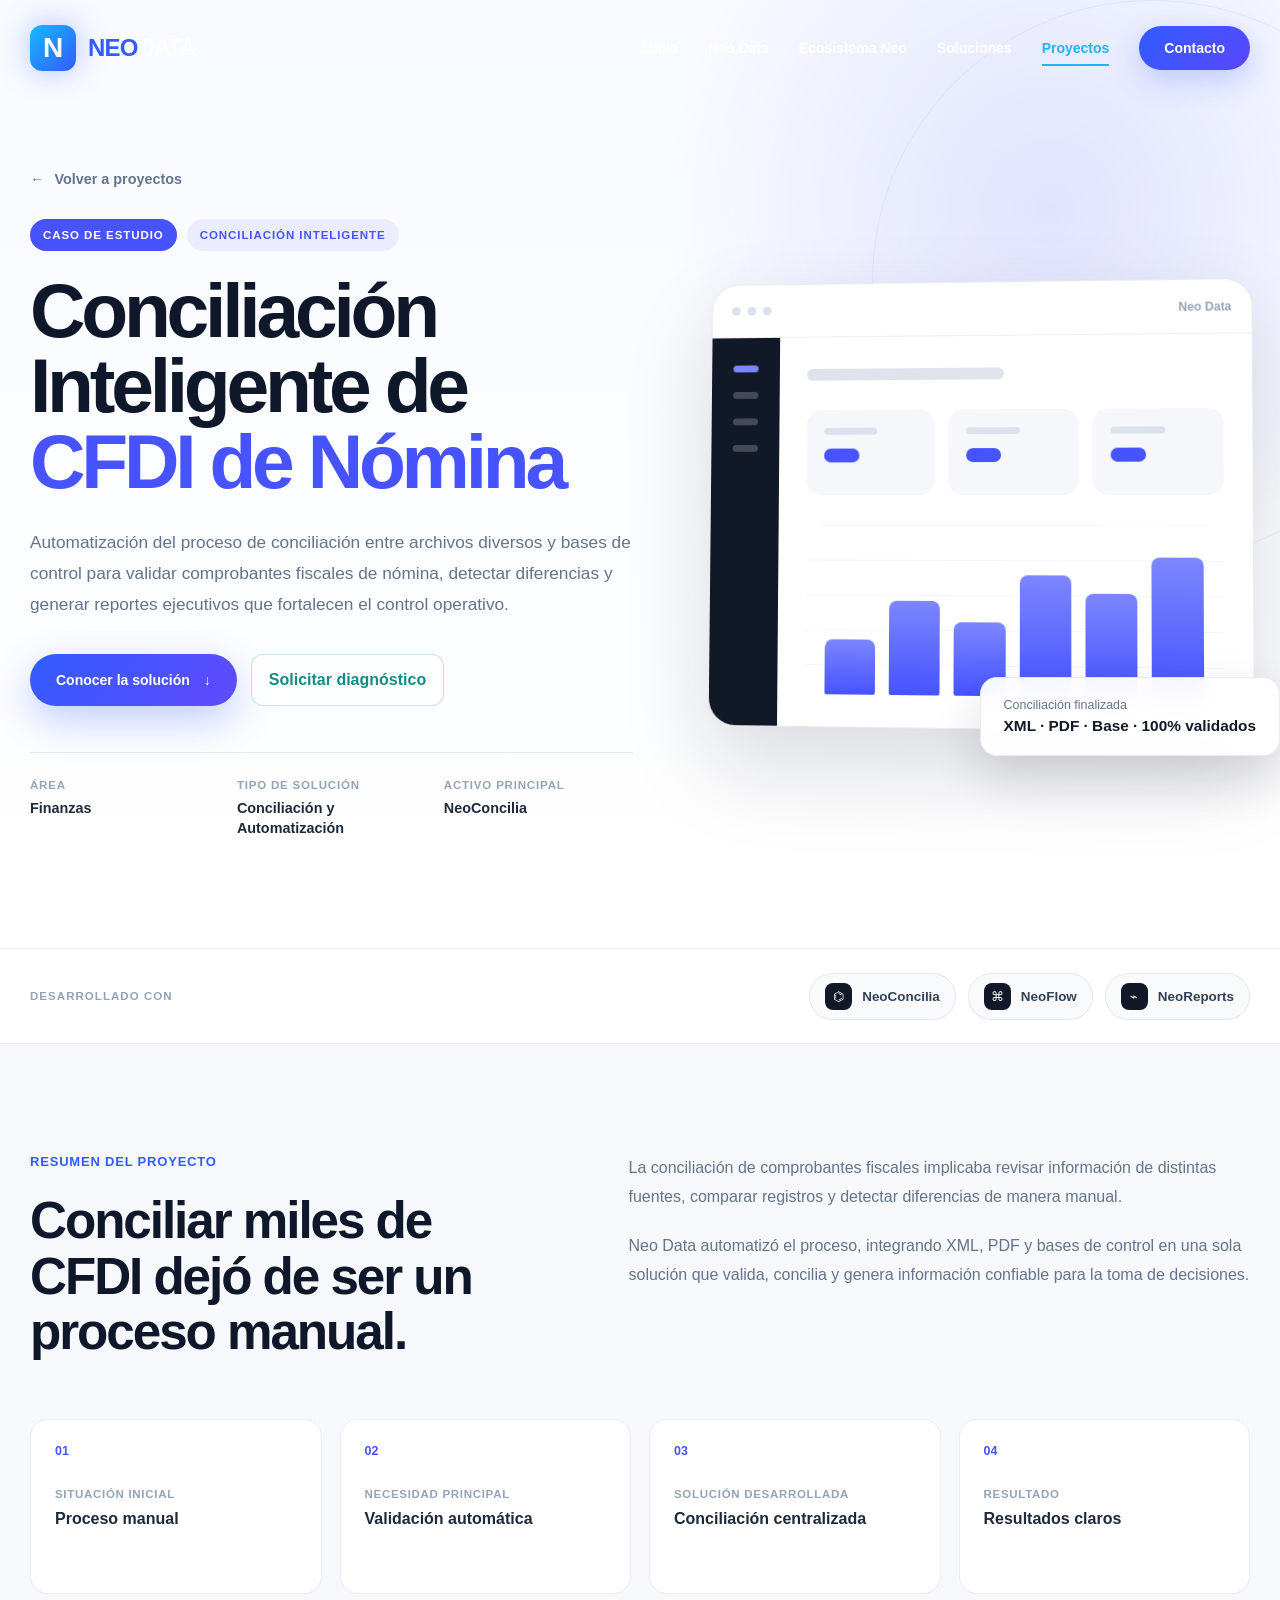
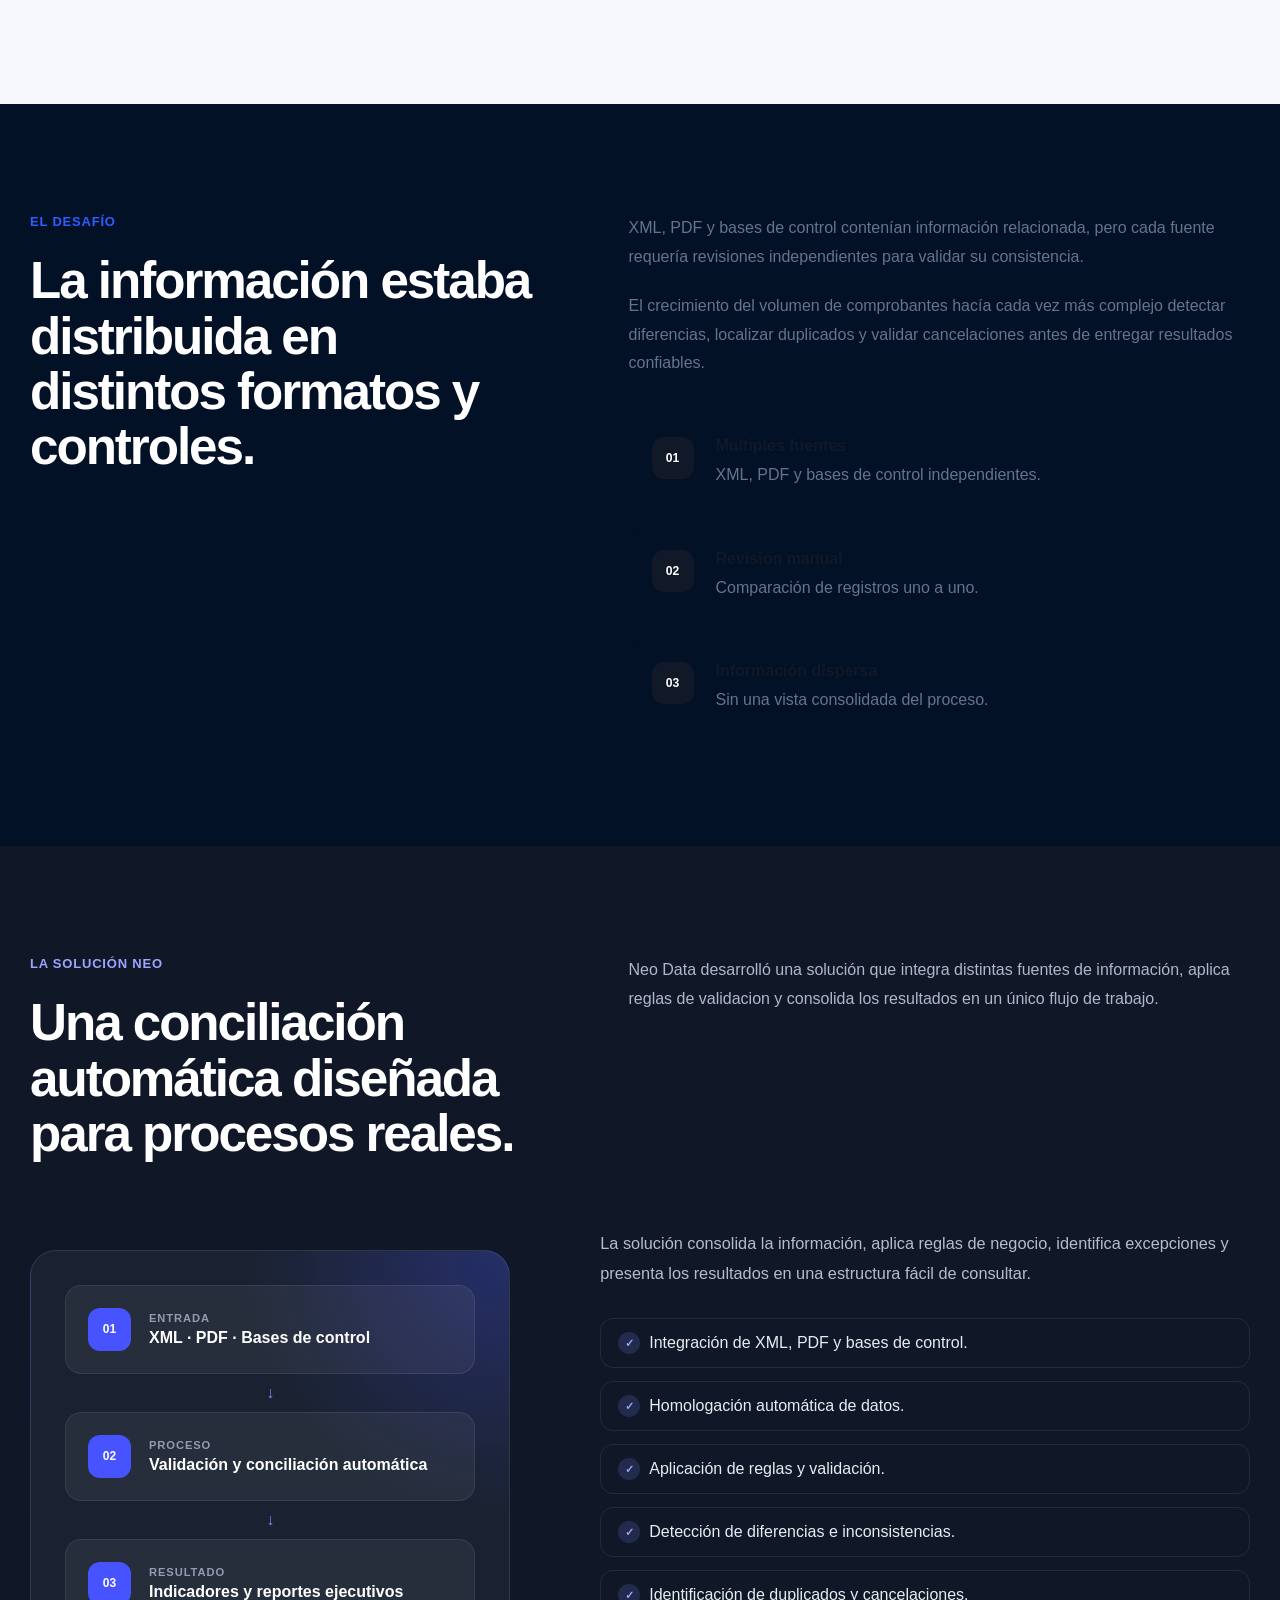
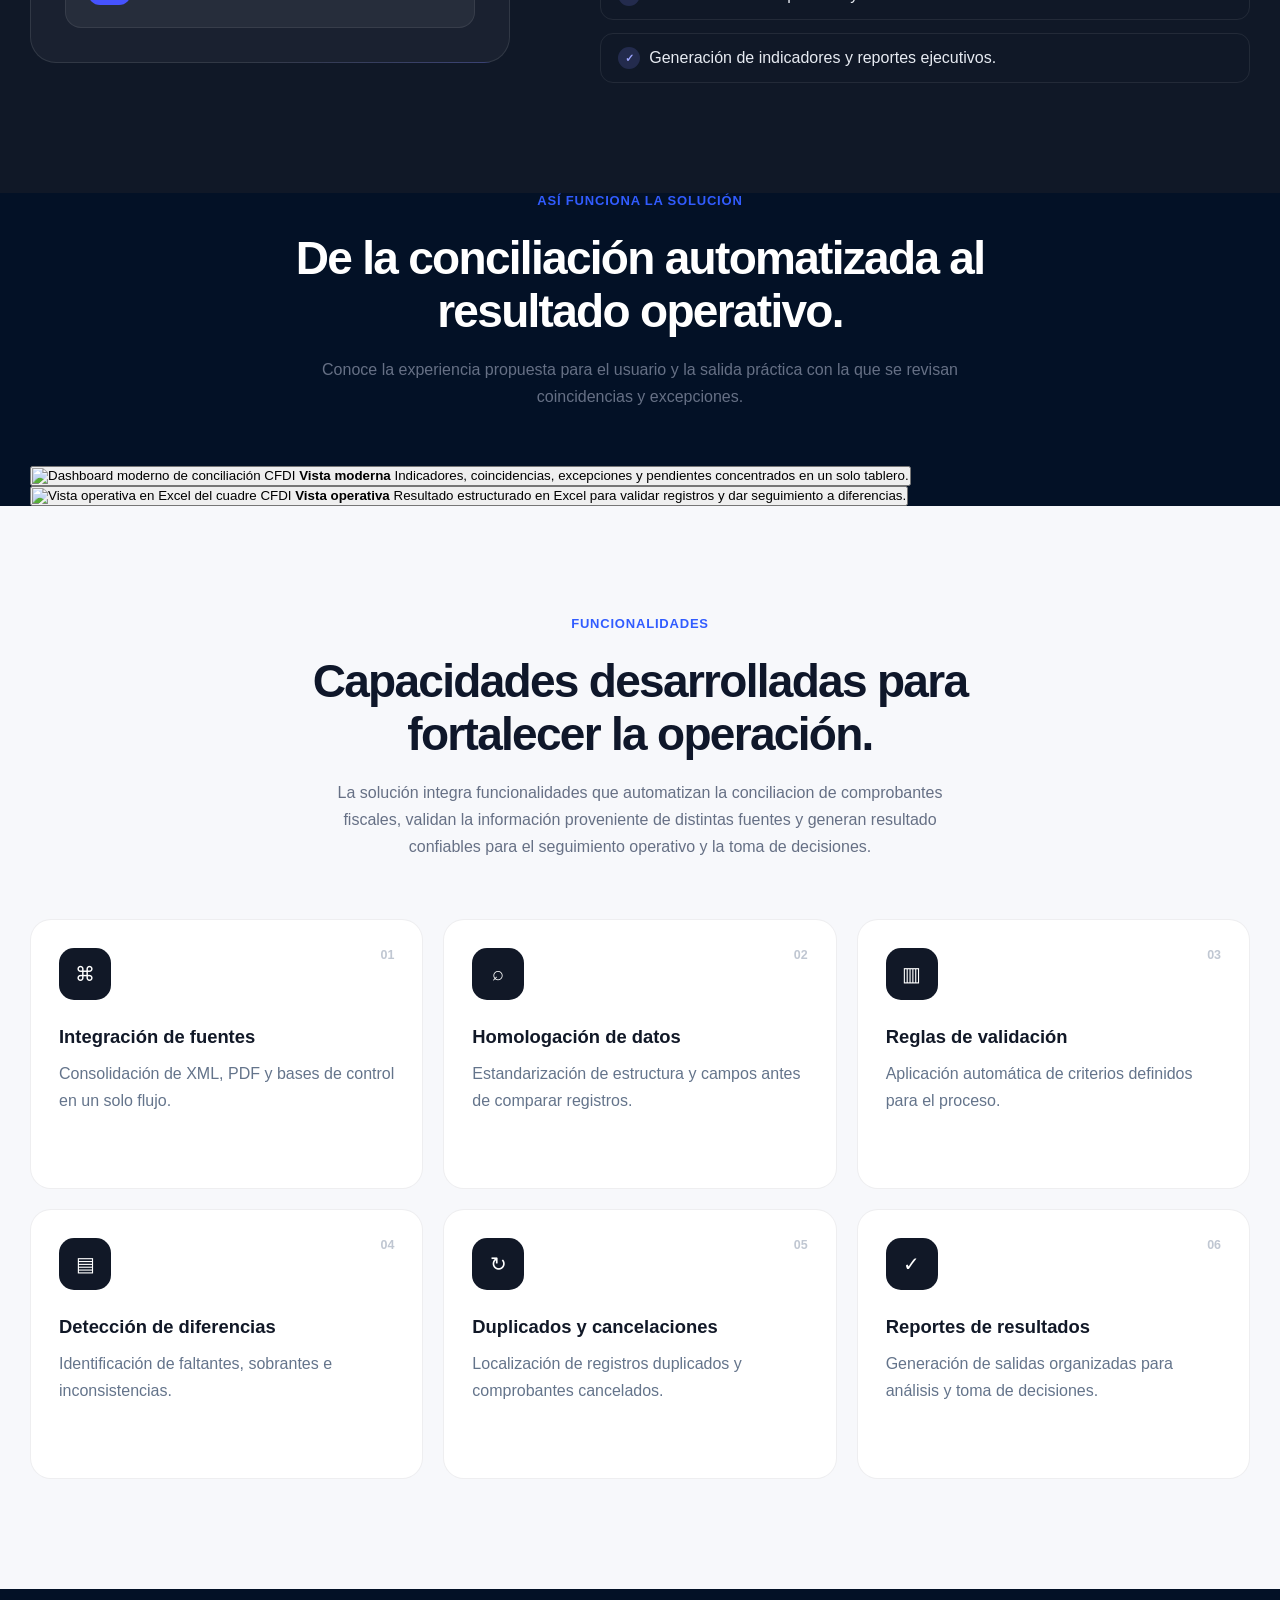
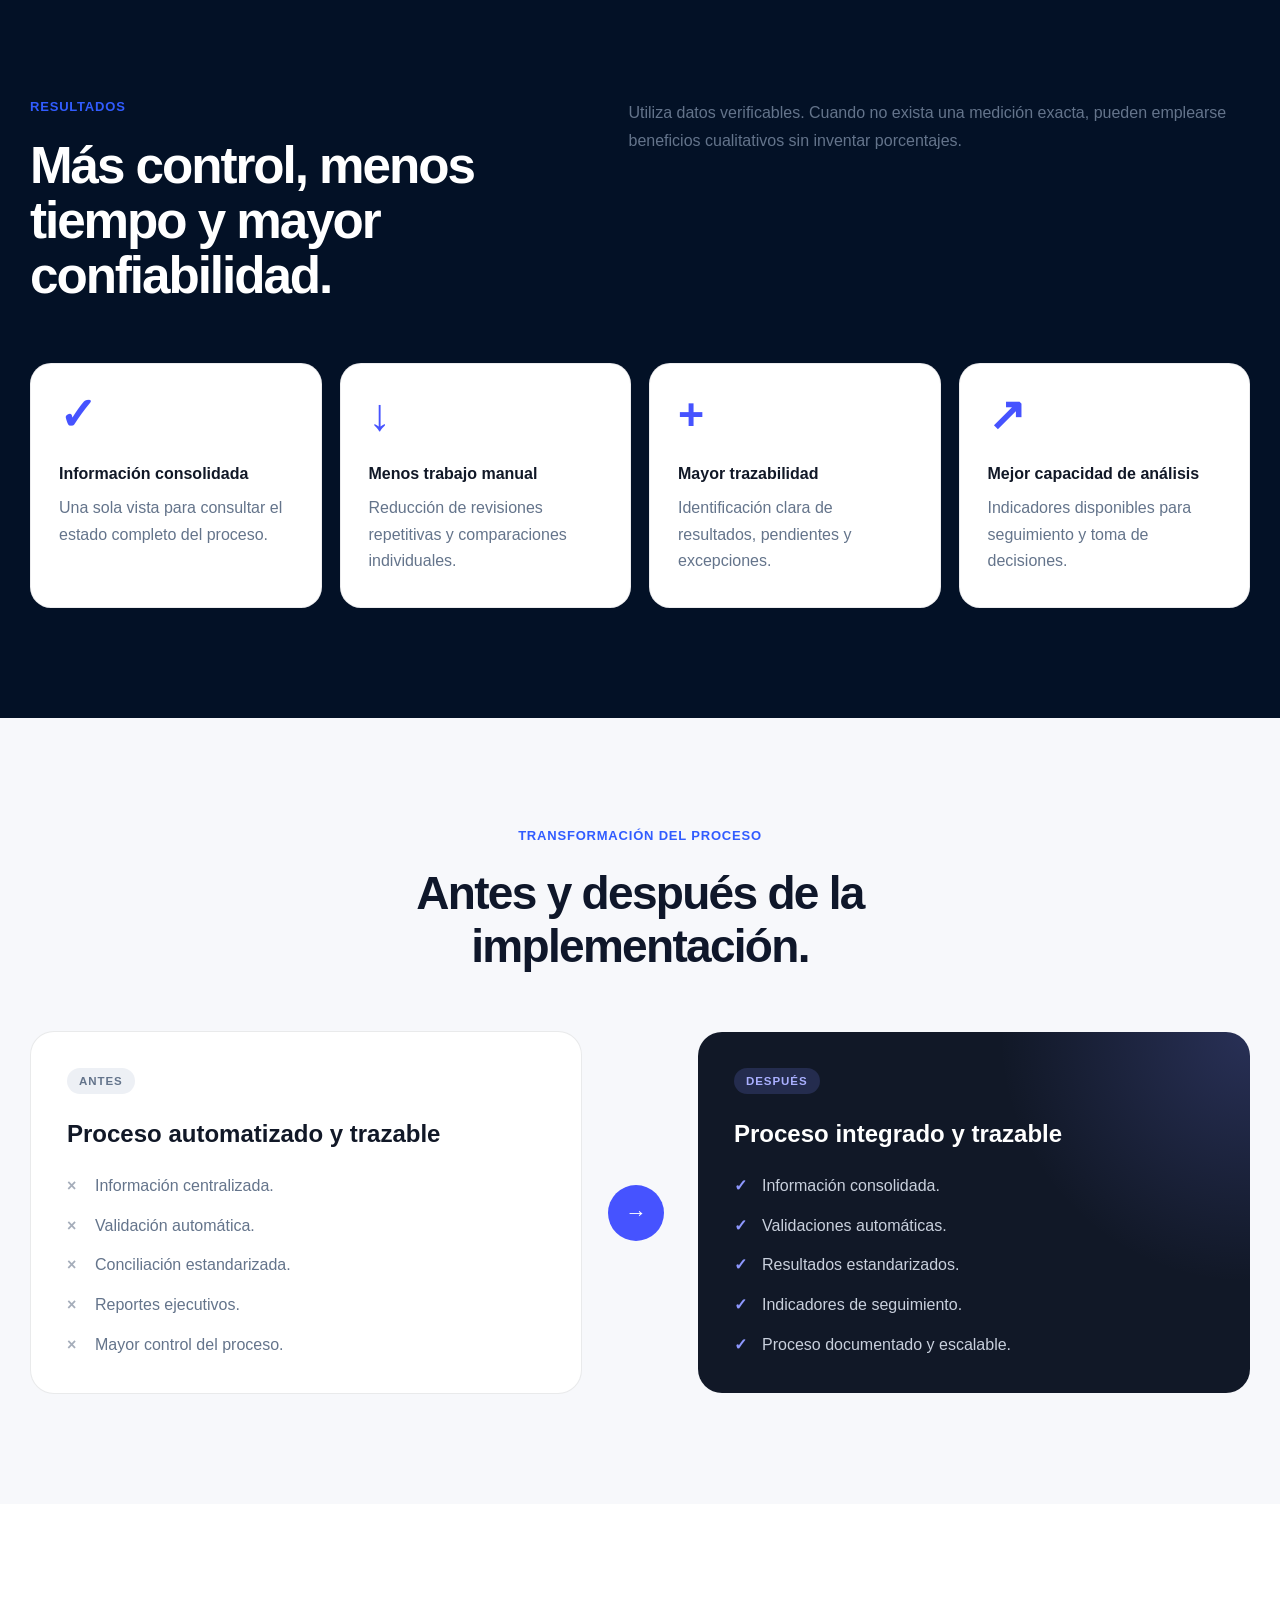
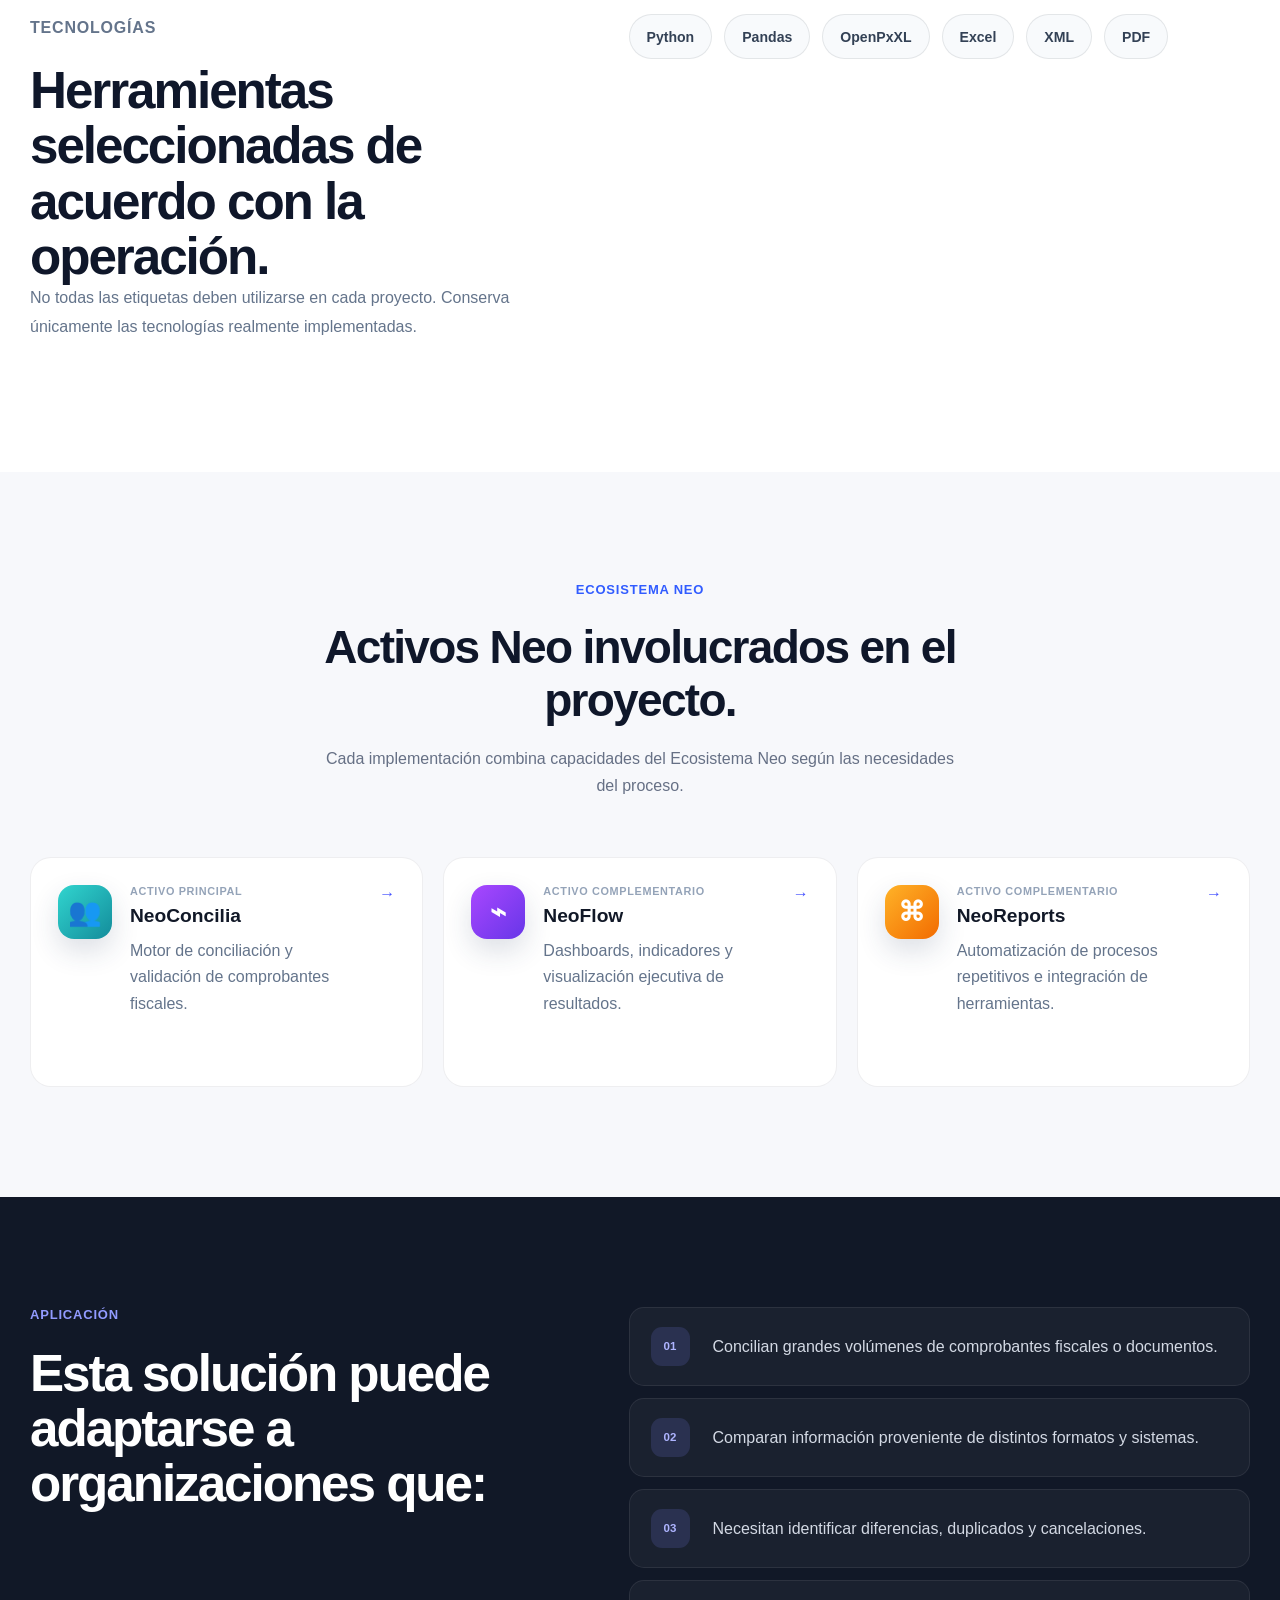
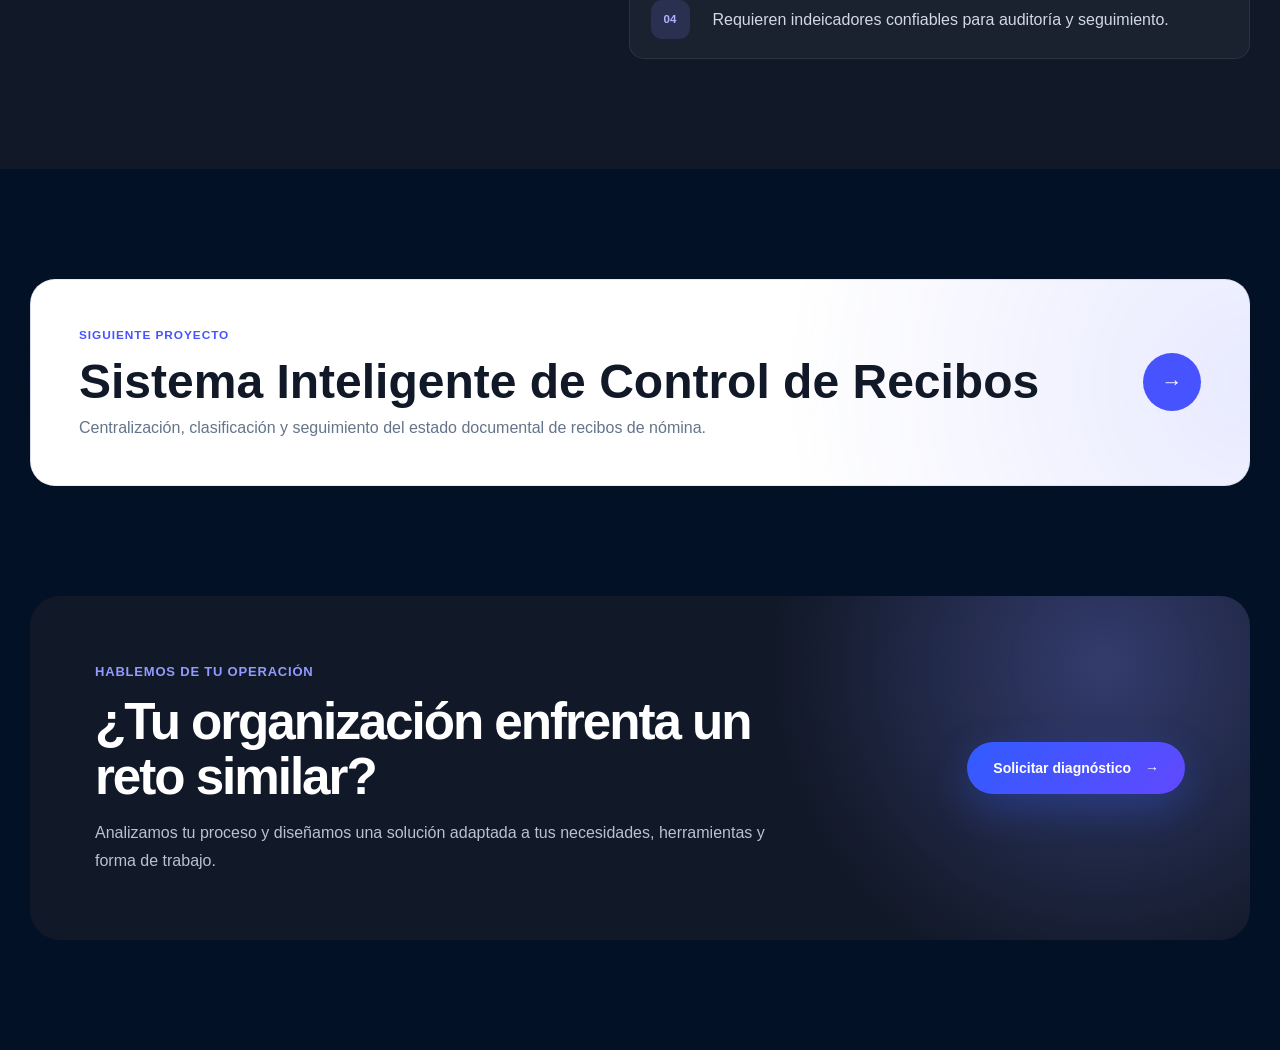
==== commit 066b2007: "Add files via upload" ====
--- a/proyectos/conciliacion.html
+++ b/proyectos/conciliacion.html
@@ -442,9 +442,43 @@
         </div>
       </section>
 
-      <!-- =====================================================
-           FUNCIONALIDADES
-      ====================================================== -->
+      <!-- =====================================================
+           VISTAS DEL PROYECTO
+      ====================================================== -->
+
+      <section class="project-visuals-section" aria-labelledby="vistas-conciliacion">
+        <div class="container">
+          <div class="section-heading">
+            <p class="section-label">Así funciona la solución</p>
+            <h2 id="vistas-conciliacion">De la conciliación automatizada al resultado operativo.</h2>
+            <p class="section-description">
+              Conoce la experiencia propuesta para el usuario y la salida práctica con la que se revisan coincidencias y excepciones.
+            </p>
+          </div>
+
+          <div class="project-visuals-grid">
+            <button class="project-visual-card" type="button">
+              <img src="../assets/images/proyectos/conciliacion/dashboard-moderno.webp" alt="Dashboard moderno de conciliación CFDI" loading="lazy" decoding="async" />
+              <span class="project-visual-caption">
+                <strong>Vista moderna</strong>
+                <span>Indicadores, coincidencias, excepciones y pendientes concentrados en un solo tablero.</span>
+              </span>
+            </button>
+
+            <button class="project-visual-card" type="button">
+              <img src="../assets/images/proyectos/conciliacion/vista-excel.webp" alt="Vista operativa en Excel del cuadre CFDI" loading="lazy" decoding="async" />
+              <span class="project-visual-caption">
+                <strong>Vista operativa</strong>
+                <span>Resultado estructurado en Excel para validar registros y dar seguimiento a diferencias.</span>
+              </span>
+            </button>
+          </div>
+        </div>
+      </section>
+
+      <!-- =====================================================
+           FUNCIONALIDADES
+      ====================================================== -->
 
       <section class="project-features-section">
         <div class="container">
@@ -849,6 +883,7 @@
       </section>
     </main>
 
-    <script src="../assets/js/main.js"></script>
+    <script src="../assets/js/main.js"></script>
+    <script src="../assets/js/project-gallery.js"></script>
   </body>
 </html>
--- a/assets/css/project-case.css
+++ b/assets/css/project-case.css
@@ -475,6 +475,10 @@
    DESAFÍO
 ===================================================== */
 
+.project-challenge-section .project-section-heading h2 {
+  color: #ffffff;
+}
+
 .project-challenge-list {
   display: grid;
   gap: 15px;
@@ -642,6 +646,10 @@
    FUNCIONALIDADES
 ===================================================== */
 
+.project-features-section .section-heading h2 {
+  color: #0f172a;
+}
+
 .project-features-grid {
   display: grid;
   grid-template-columns: repeat(3, minmax(0, 1fr));
@@ -703,6 +711,10 @@
    RESULTADOS
 ===================================================== */
 
+.project-results-section .project-results-heading h2 {
+  color: #ffffff;
+}
+
 .project-results-grid {
   display: grid;
   grid-template-columns: repeat(4, minmax(0, 1fr));
@@ -742,6 +754,10 @@
 /* =====================================================
    COMPARACIÓN
 ===================================================== */
+
+.project-comparison-section .section-heading h2 {
+  color: #0f172a;
+}
 
 .project-comparison-grid {
   display: grid;
@@ -887,6 +903,10 @@
 /* =====================================================
    ACTIVOS NEO
 ===================================================== */
+
+.project-assets-section .section-heading h2 {
+  color: #0f172a;
+}
 
 .project-neo-assets {
   display: grid;
@@ -1246,7 +1266,7 @@
   }
 }
 
-@media (max-width: 520px) {
+@media (max-width: 520px) {
   .project-hero h1 {
     font-size: 2.75rem;
   }
@@ -1272,53 +1292,63 @@
     display: none;
   }
 
-  .next-project-card {
-    align-items: flex-end;
-  }
-
-  .project-demo-window {
-    min-height: 315px;
-    border-radius: 20px;
-  }
-
-  .project-window-content {
-    grid-template-columns: 42px minmax(0, 1fr);
-    min-height: 260px;
-  }
-
-  .project-window-main {
-    padding: 20px 12px;
-  }
-
-  .project-window-chart {
-    gap: 8px;
-    padding-inline: 12px;
-  }
-
-  .project-floating-result {
-    min-width: 0;
-    width: 100%;
-    padding: 17px 18px;
-  }
-
-  .project-assets-strip-list {
-    display: grid;
-    grid-template-columns: 1fr;
-    width: 100%;
-  }
-
-  .project-assets-strip-list a {
-    width: 100%;
-  }
-
-  .project-comparison-card,
-  .solution-flow-card {
-    min-height: auto;
-    padding: 25px 20px;
-  }
-
-  .project-cta-container {
-    padding: 32px 22px;
-    border-radius: 22px;
-  }
-}
+  .next-project-card {
+    align-items: flex-end;
+  }
+
+  .project-demo-window {
+    min-height: 315px;
+    border-radius: 20px;
+  }
+
+  .project-window-content {
+    grid-template-columns: 42px minmax(0, 1fr);
+    min-height: 260px;
+  }
+
+  .project-window-main {
+    padding: 20px 12px;
+  }
+
+  .project-window-chart {
+    gap: 8px;
+    padding-inline: 12px;
+  }
+
+  .project-floating-result {
+    min-width: 0;
+    width: 100%;
+    padding: 17px 18px;
+  }
+
+  .project-assets-strip-list {
+    display: grid;
+    grid-template-columns: 1fr;
+    width: 100%;
+  }
+
+  .project-assets-strip-list a {
+    width: 100%;
+  }
+
+  .project-comparison-card,
+  .solution-flow-card {
+    min-height: auto;
+    padding: 25px 20px;
+  }
+
+  .project-cta-container {
+    padding: 32px 22px;
+    border-radius: 22px;
+  }
+}
+
+
+.project-results-section .project-results-heading h2 {
+  color: #ffffff;
+}
+
+.project-comparison-section .section-heading h2,
+.project-assets-section .section-heading h2 {
+  color: #0f172a;
+}
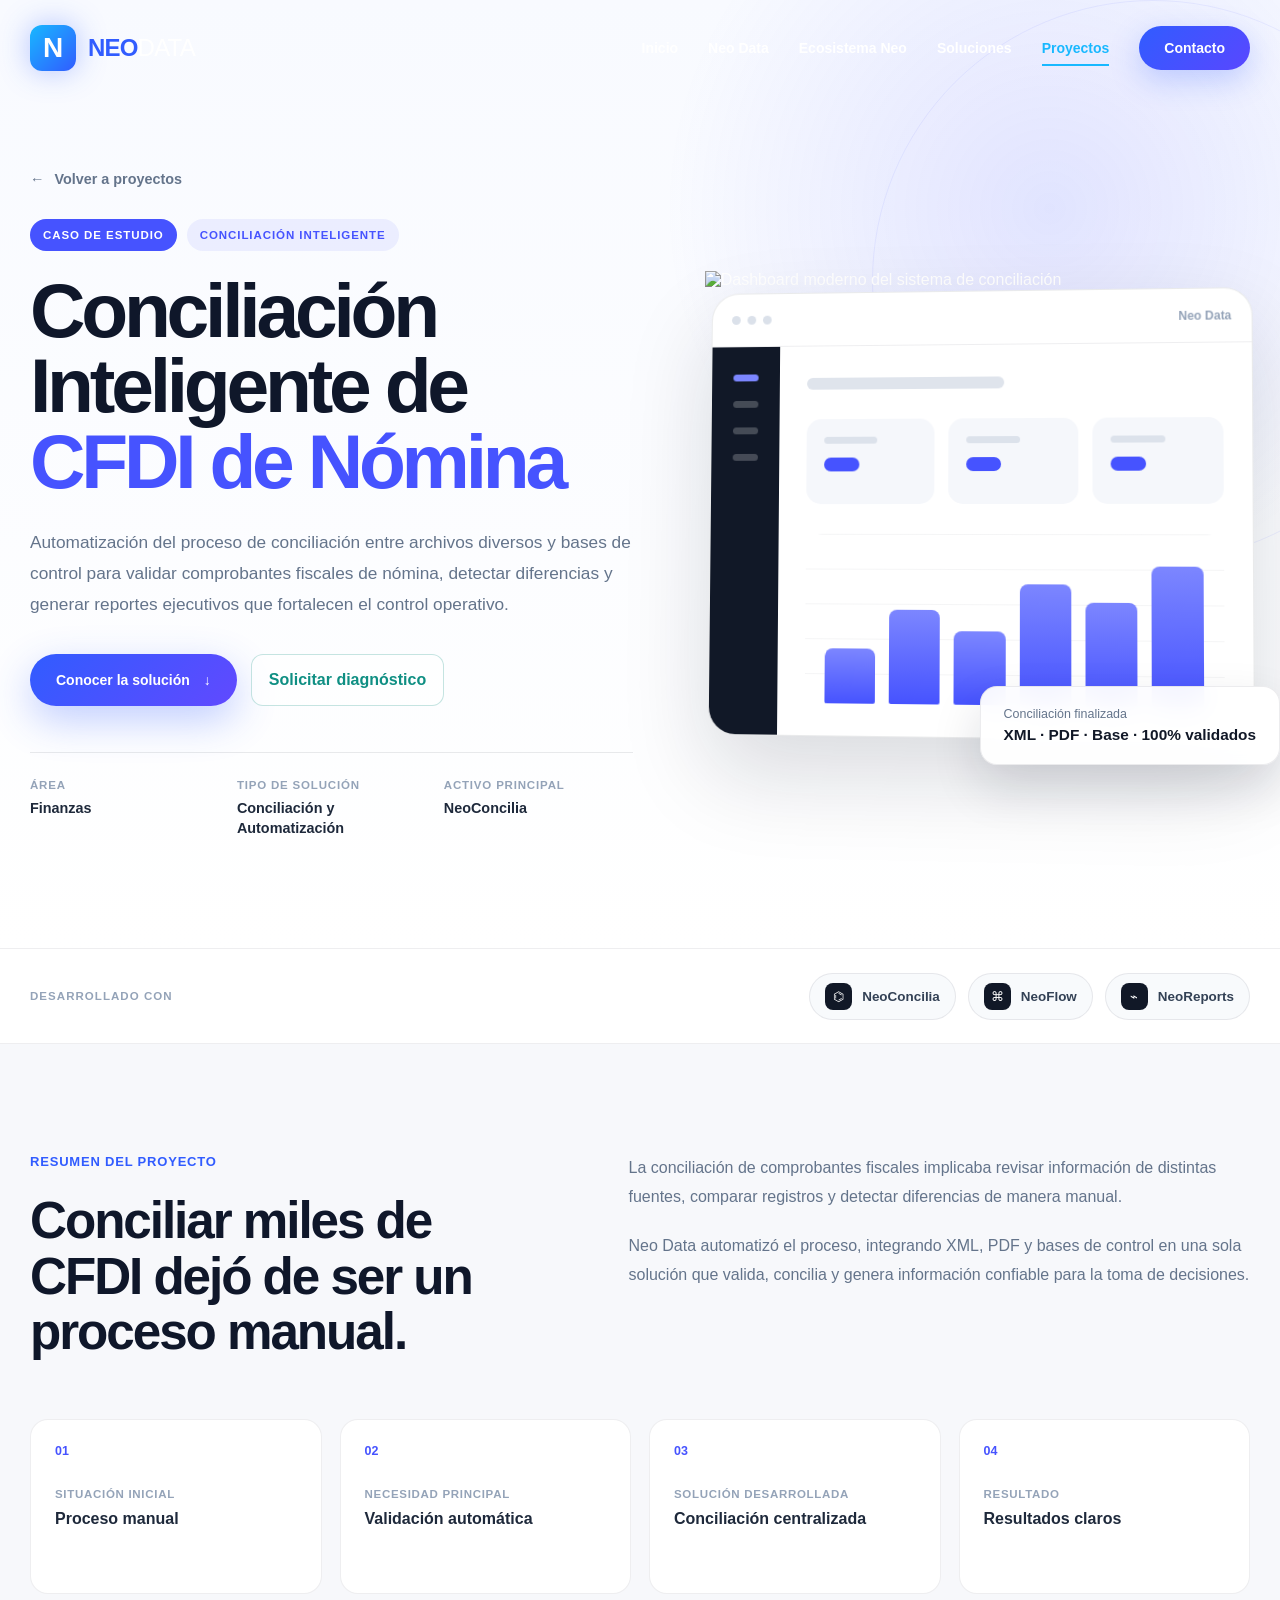
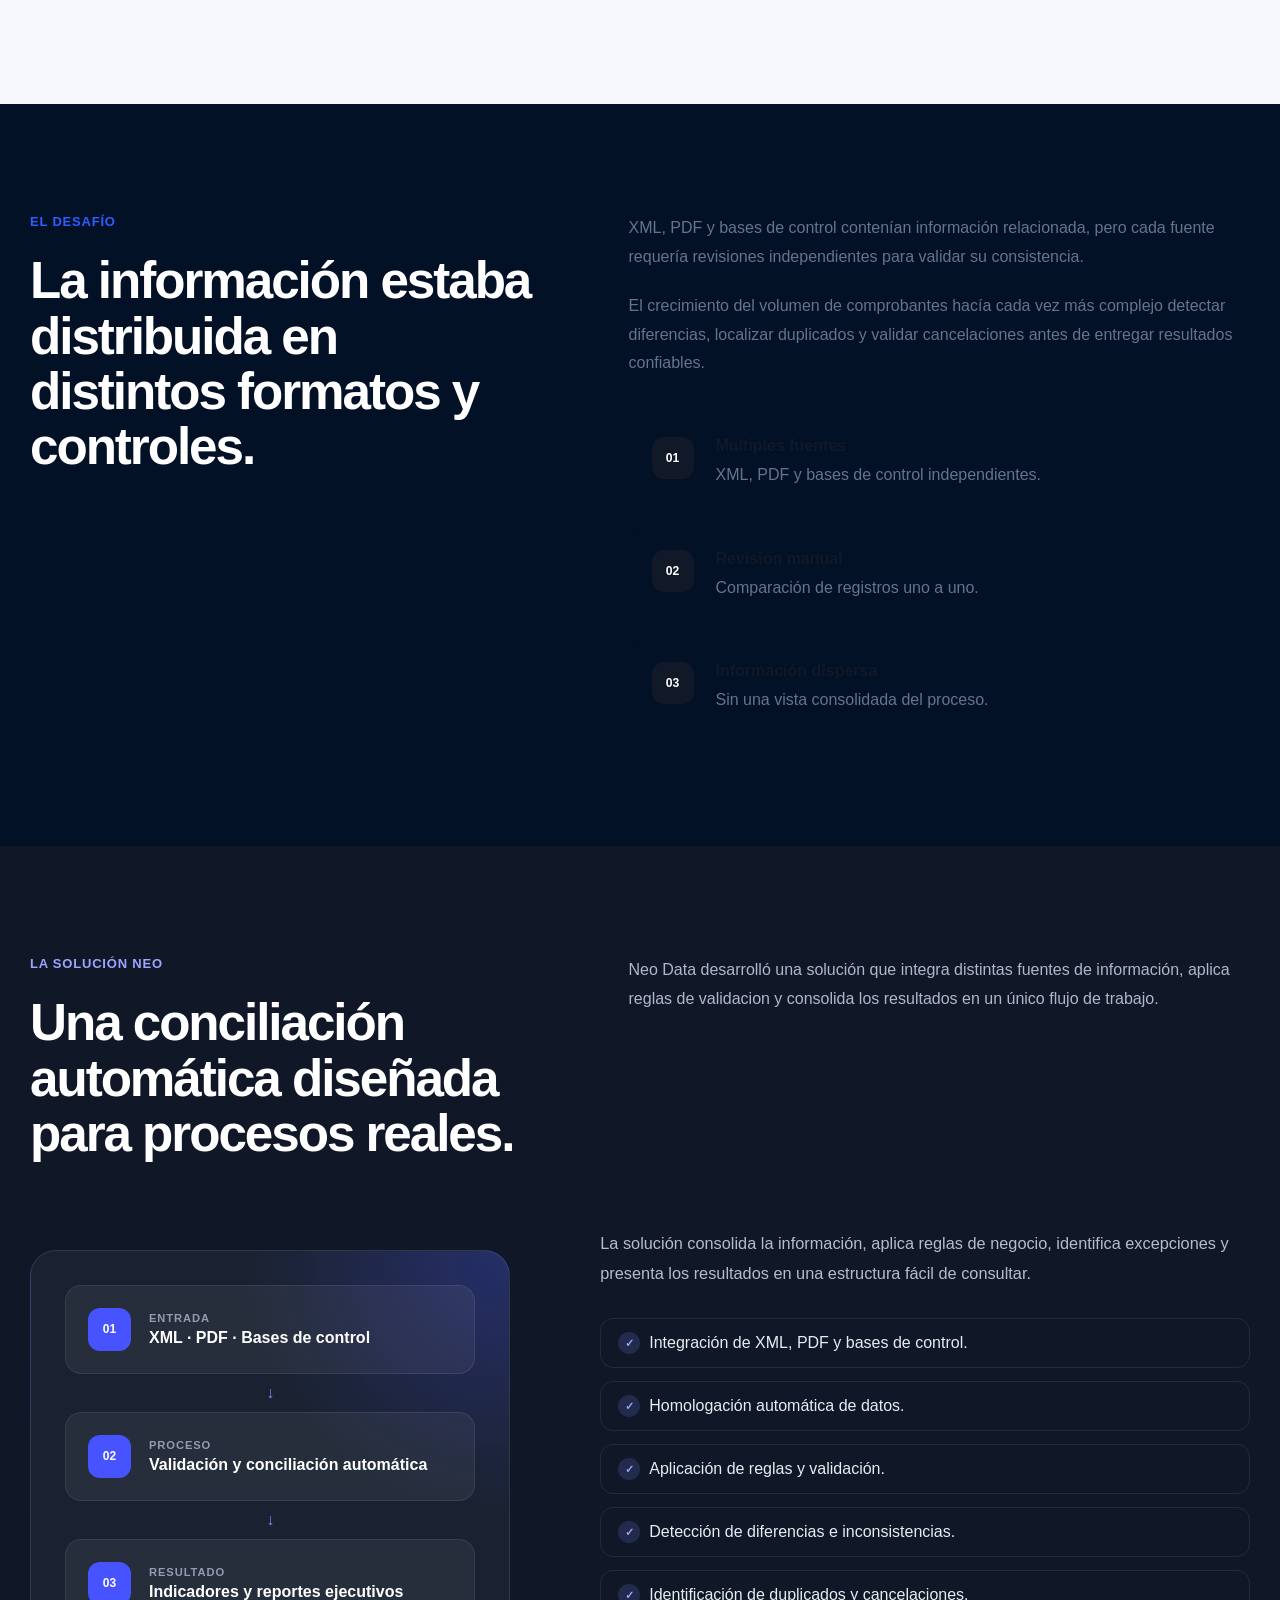
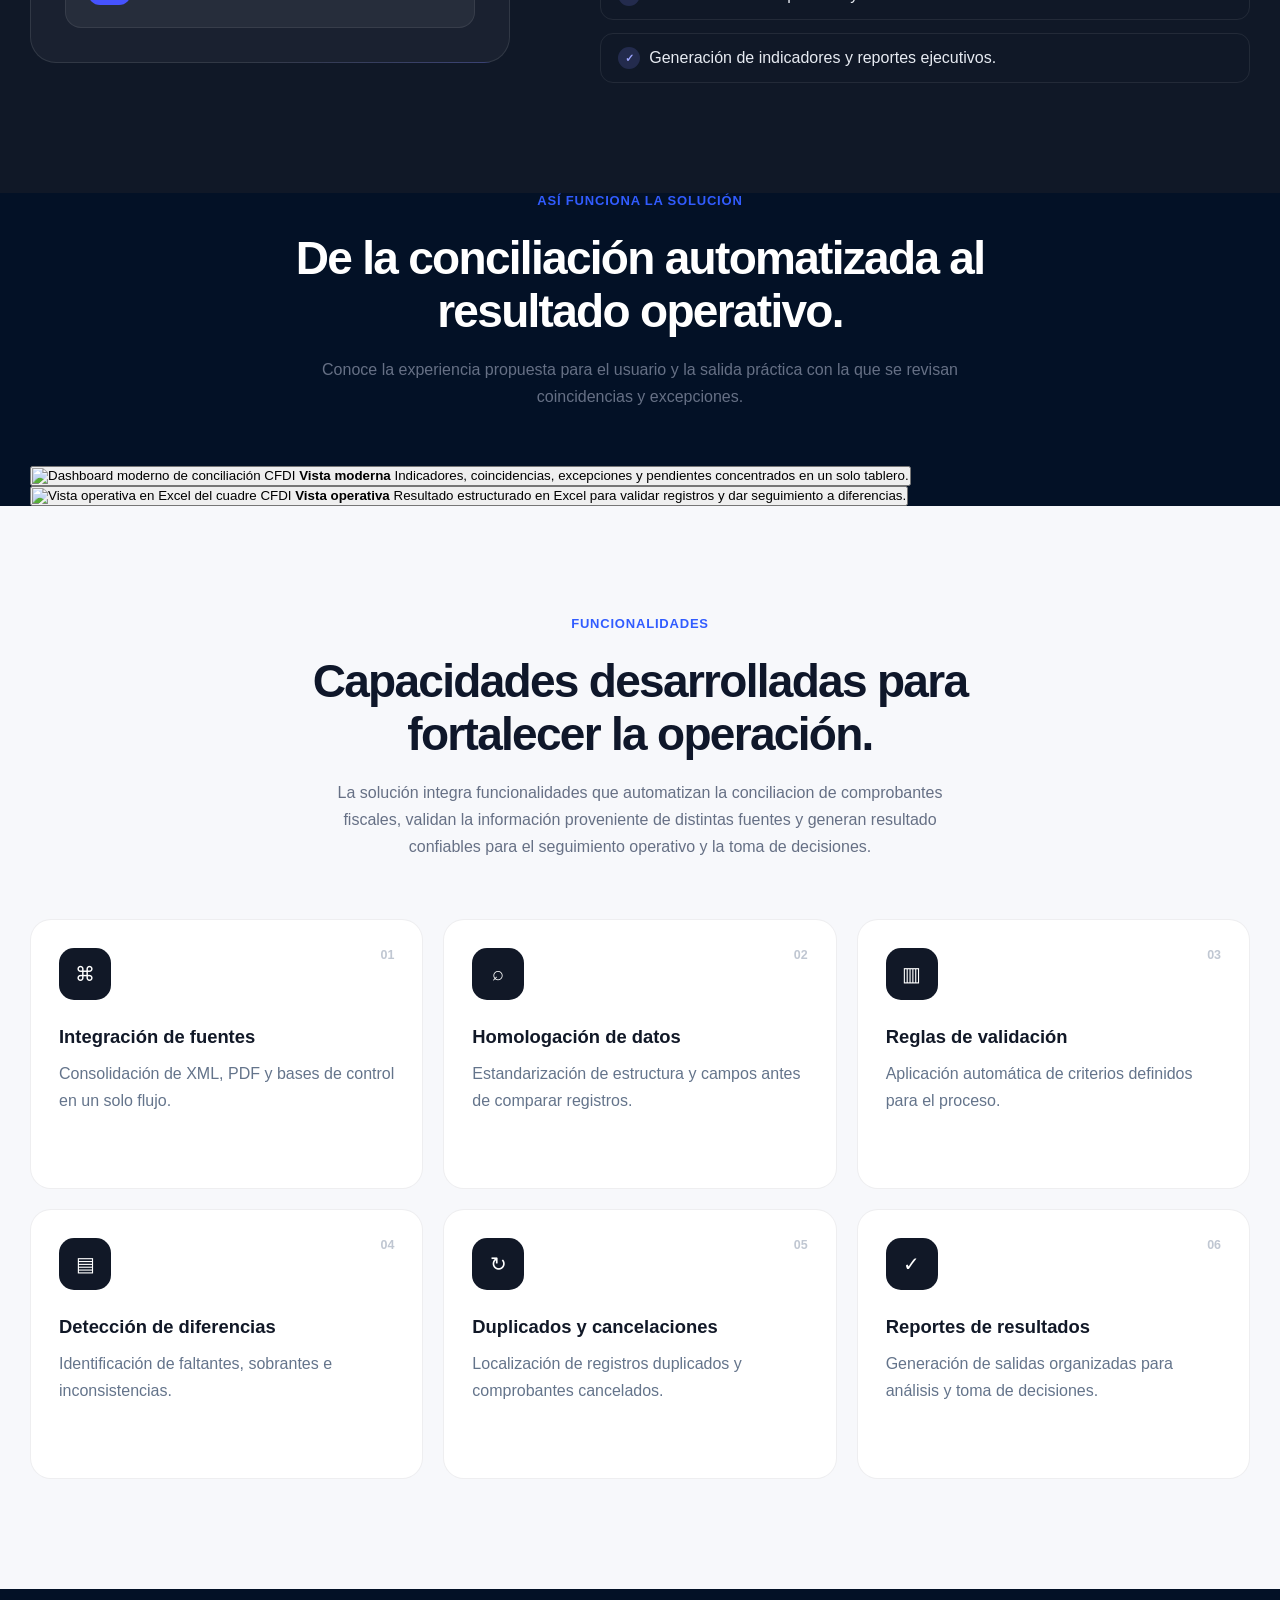
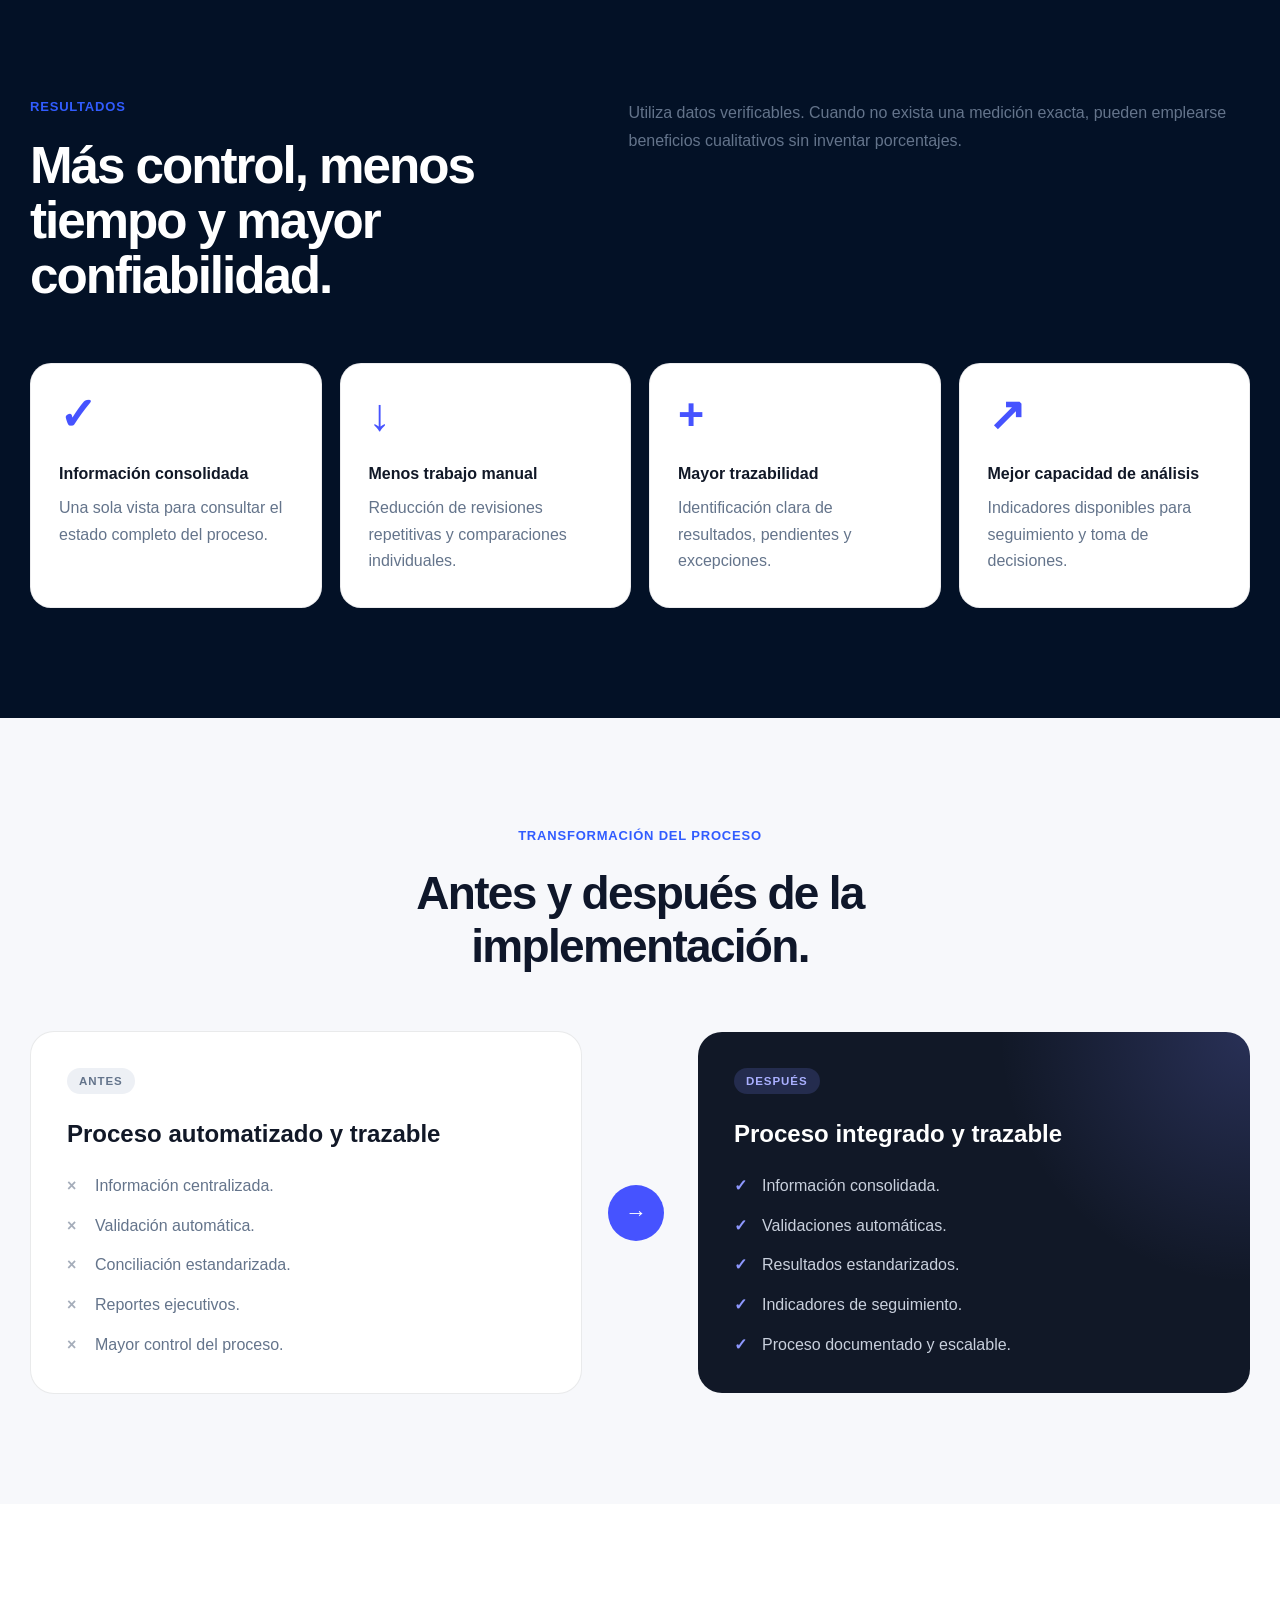
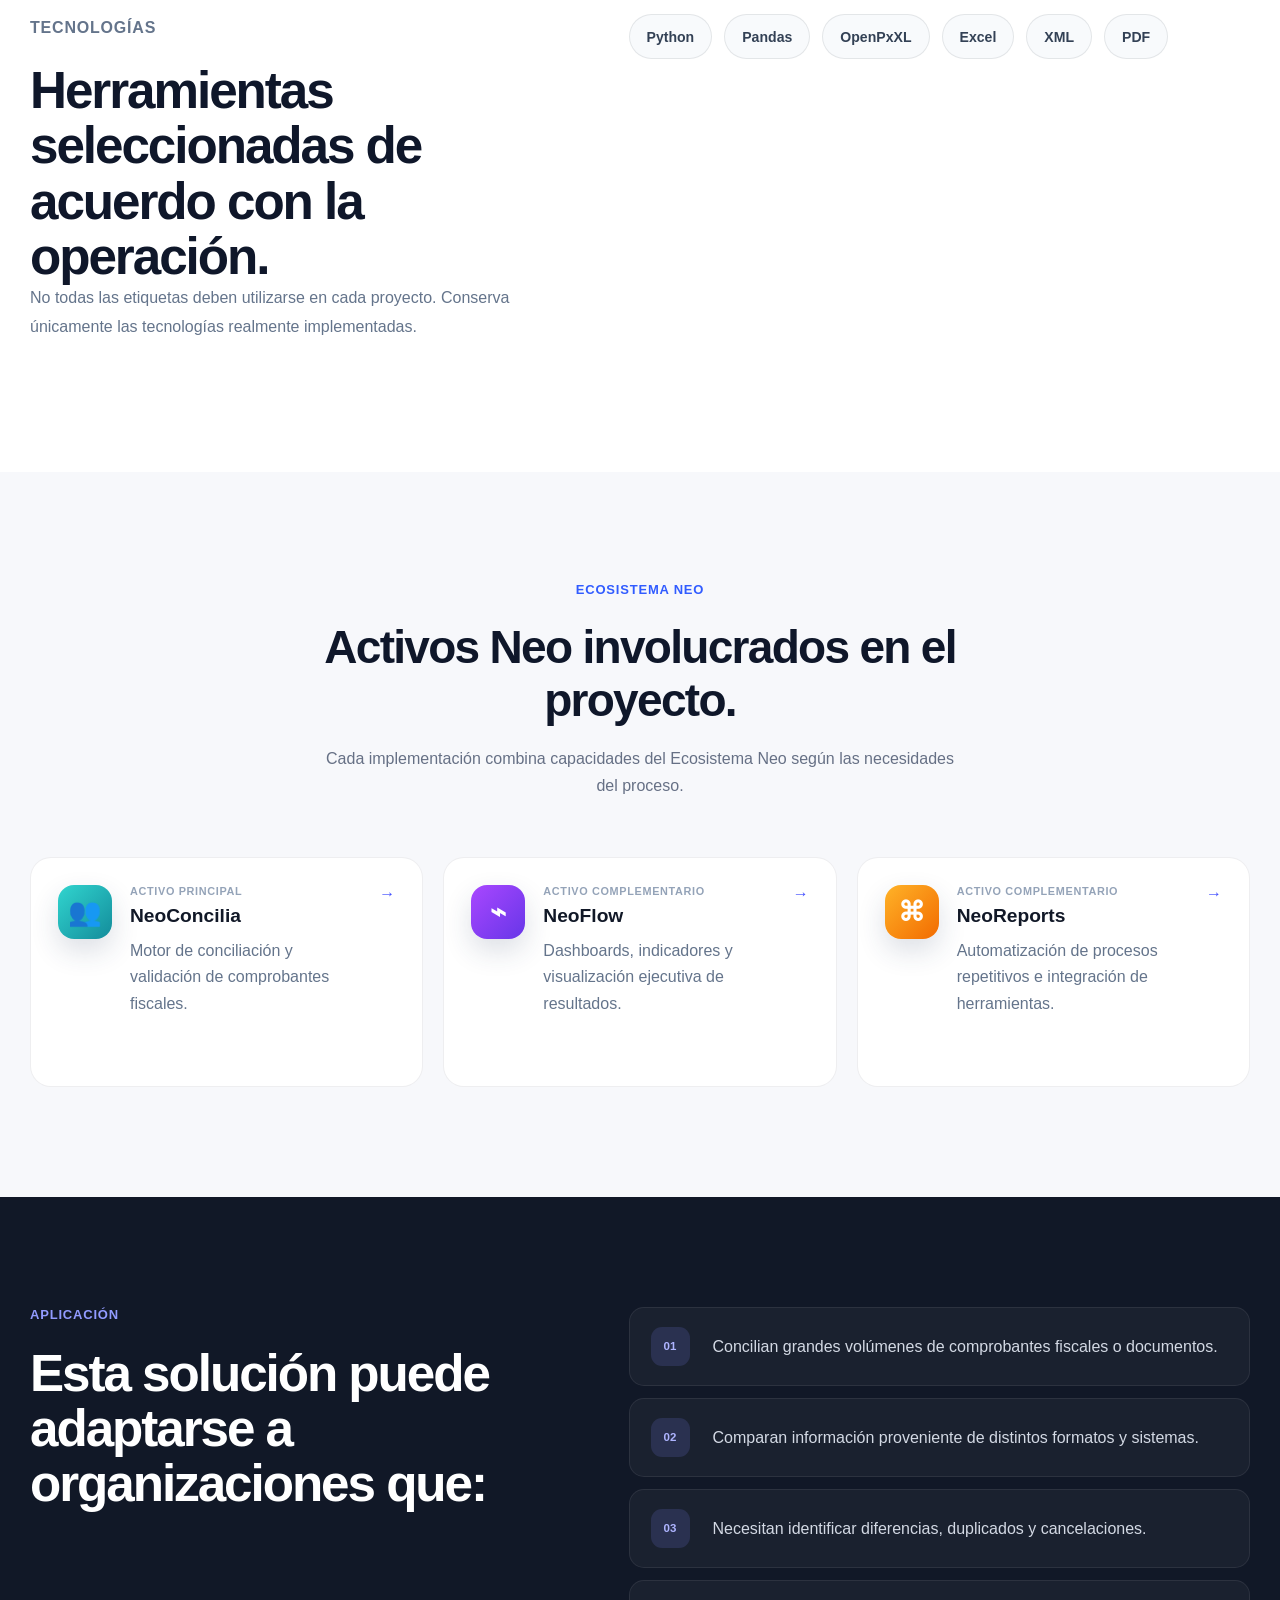
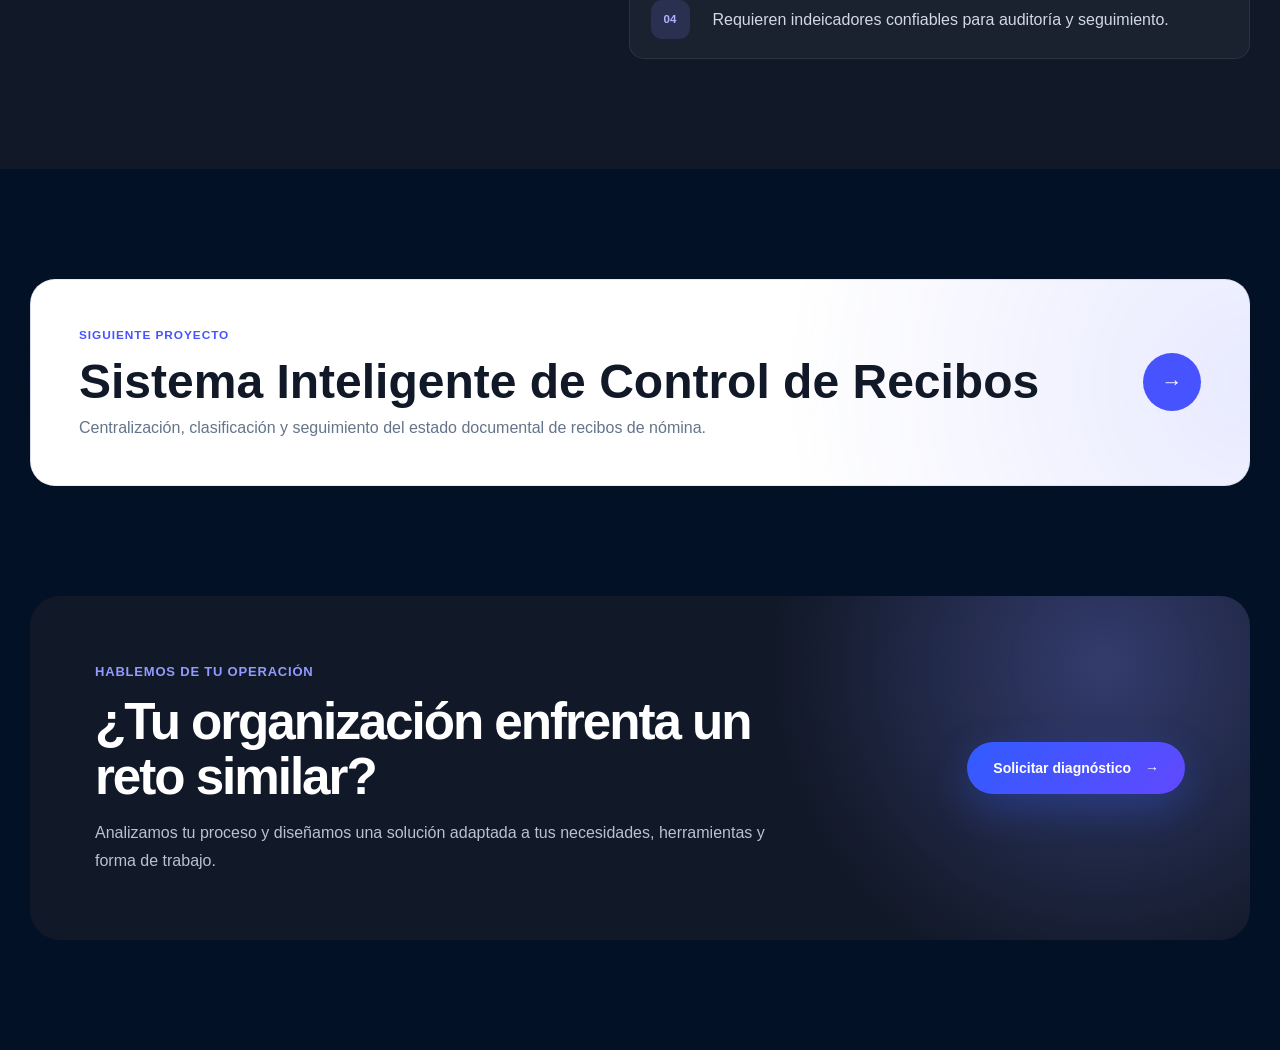
==== commit 11d06d27: "Add files via upload" ====
--- a/proyectos/conciliacion.html
+++ b/proyectos/conciliacion.html
@@ -128,7 +128,8 @@
             </div>
           </div>
 
-          <div class="project-hero-visual">
+          <div class="project-hero-visual">
+            <img class="project-hero-image" src="../assets/images/conciliacion-dashboard.webp" alt="Dashboard moderno del sistema de conciliación" />
             <!--
               Sustituir este bloque por una captura real cuando exista.
 
@@ -458,7 +459,7 @@
 
           <div class="project-visuals-grid">
             <button class="project-visual-card" type="button">
-              <img src="../assets/images/proyectos/conciliacion/dashboard-moderno.webp" alt="Dashboard moderno de conciliación CFDI" loading="lazy" decoding="async" />
+              <img src="../assets/images/conciliacion-dashboard.webp" alt="Dashboard moderno de conciliación CFDI" loading="lazy" decoding="async" />
               <span class="project-visual-caption">
                 <strong>Vista moderna</strong>
                 <span>Indicadores, coincidencias, excepciones y pendientes concentrados en un solo tablero.</span>
@@ -466,7 +467,7 @@
             </button>
 
             <button class="project-visual-card" type="button">
-              <img src="../assets/images/proyectos/conciliacion/vista-excel.webp" alt="Vista operativa en Excel del cuadre CFDI" loading="lazy" decoding="async" />
+              <img src="../assets/images/conciliacion-excel.webp" alt="Vista operativa en Excel del cuadre CFDI" loading="lazy" decoding="async" />
               <span class="project-visual-caption">
                 <strong>Vista operativa</strong>
                 <span>Resultado estructurado en Excel para validar registros y dar seguimiento a diferencias.</span>
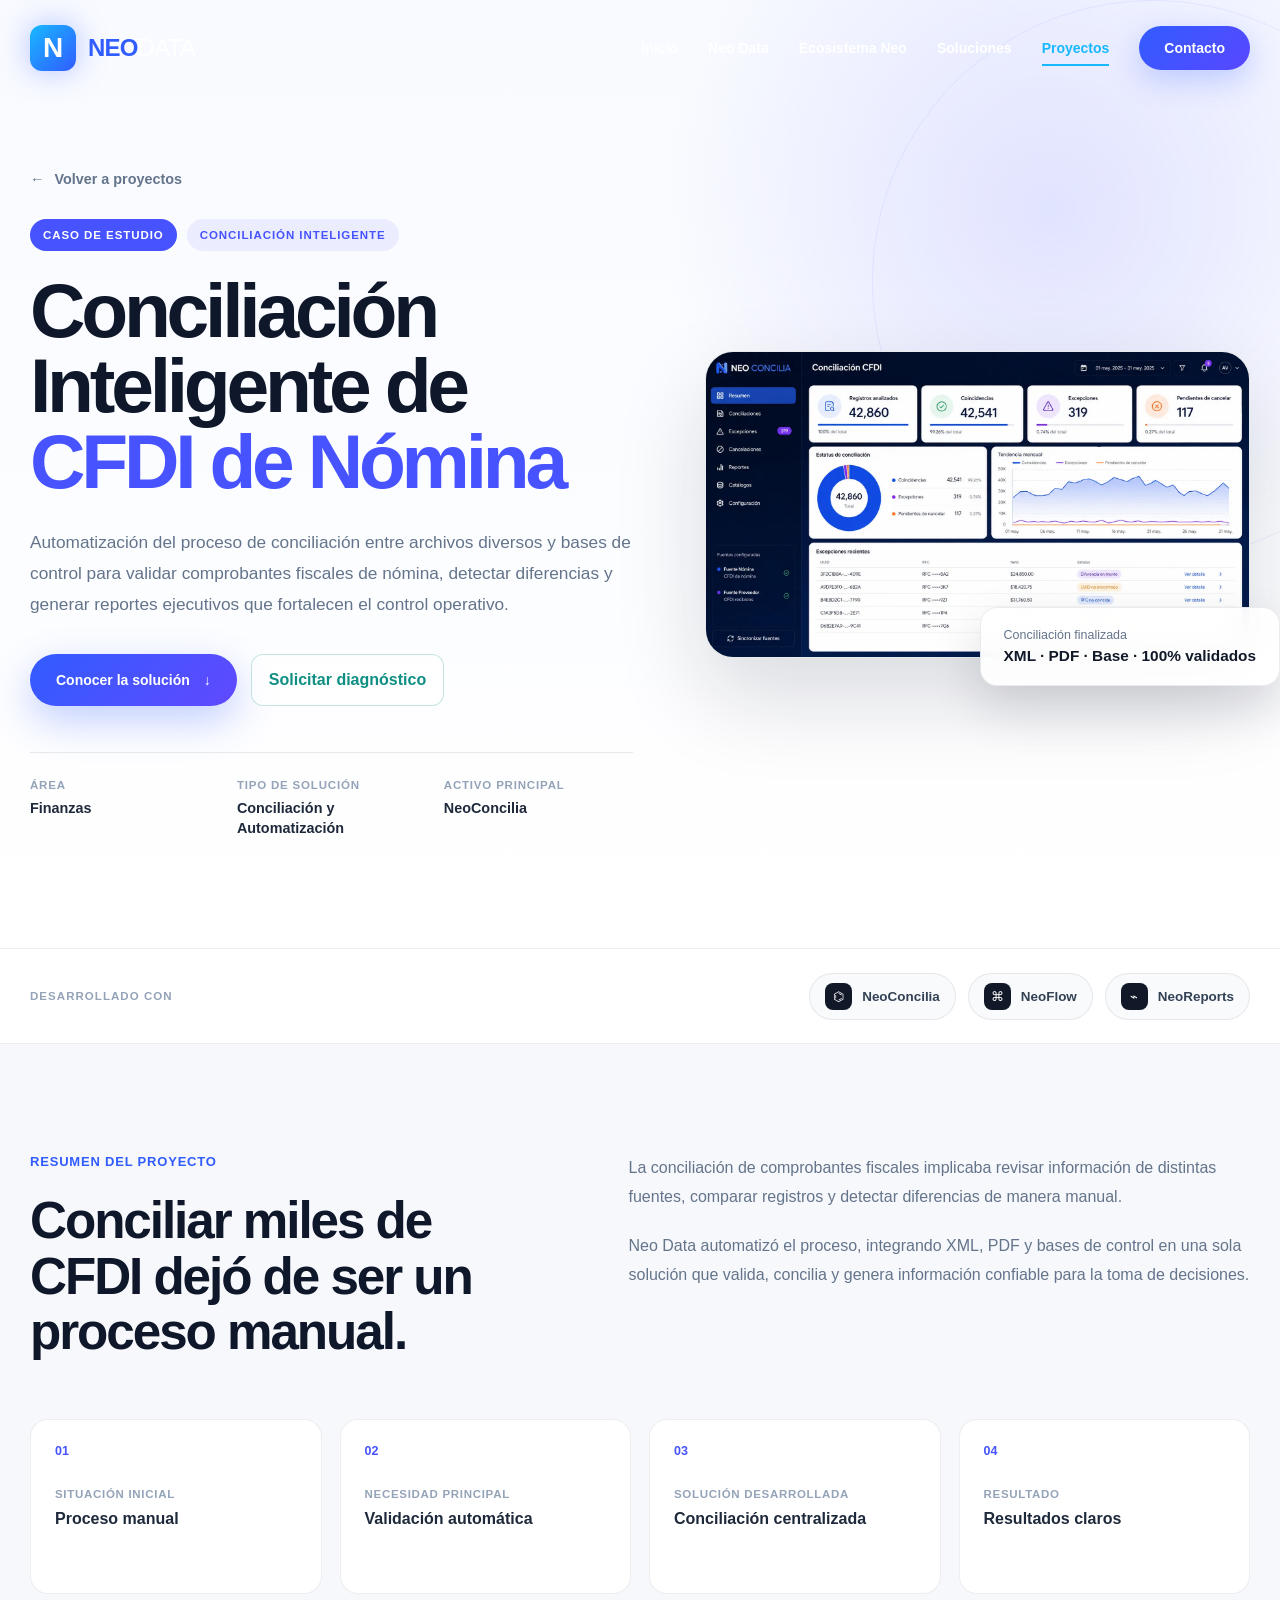
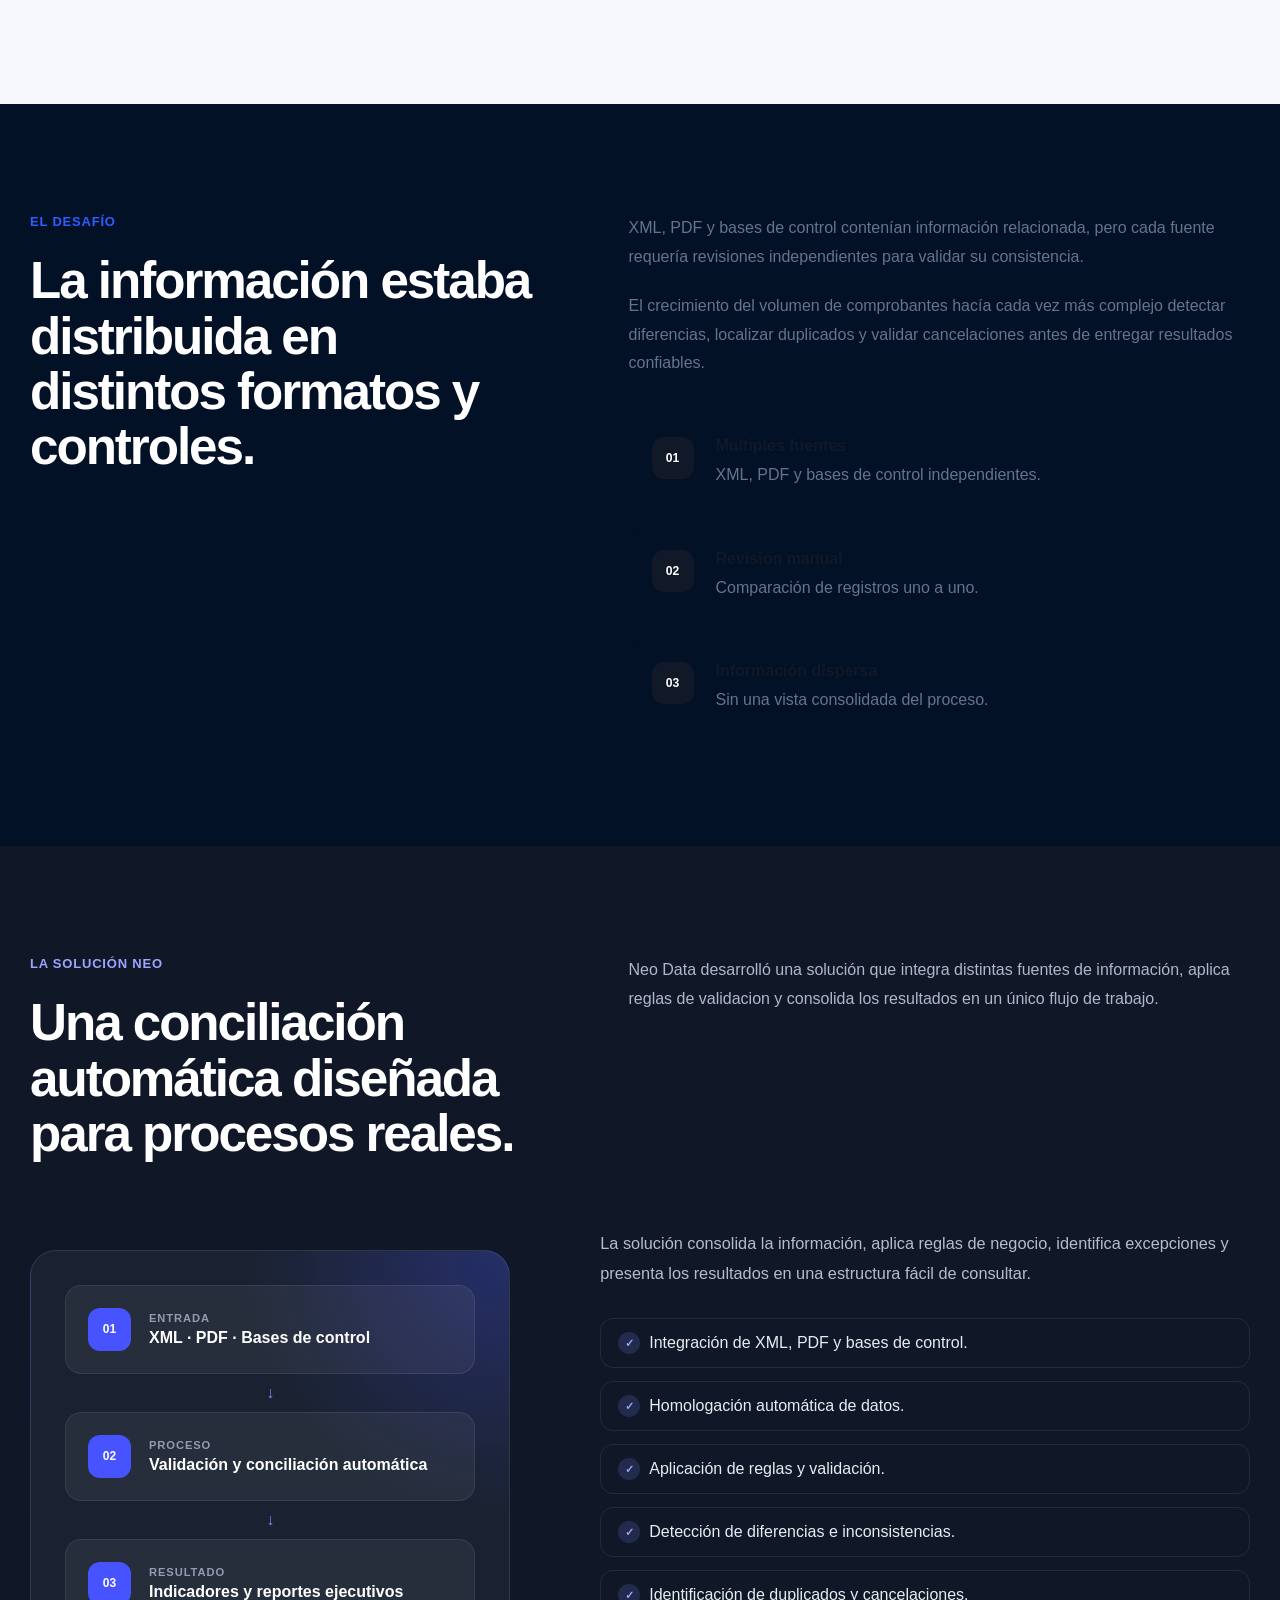
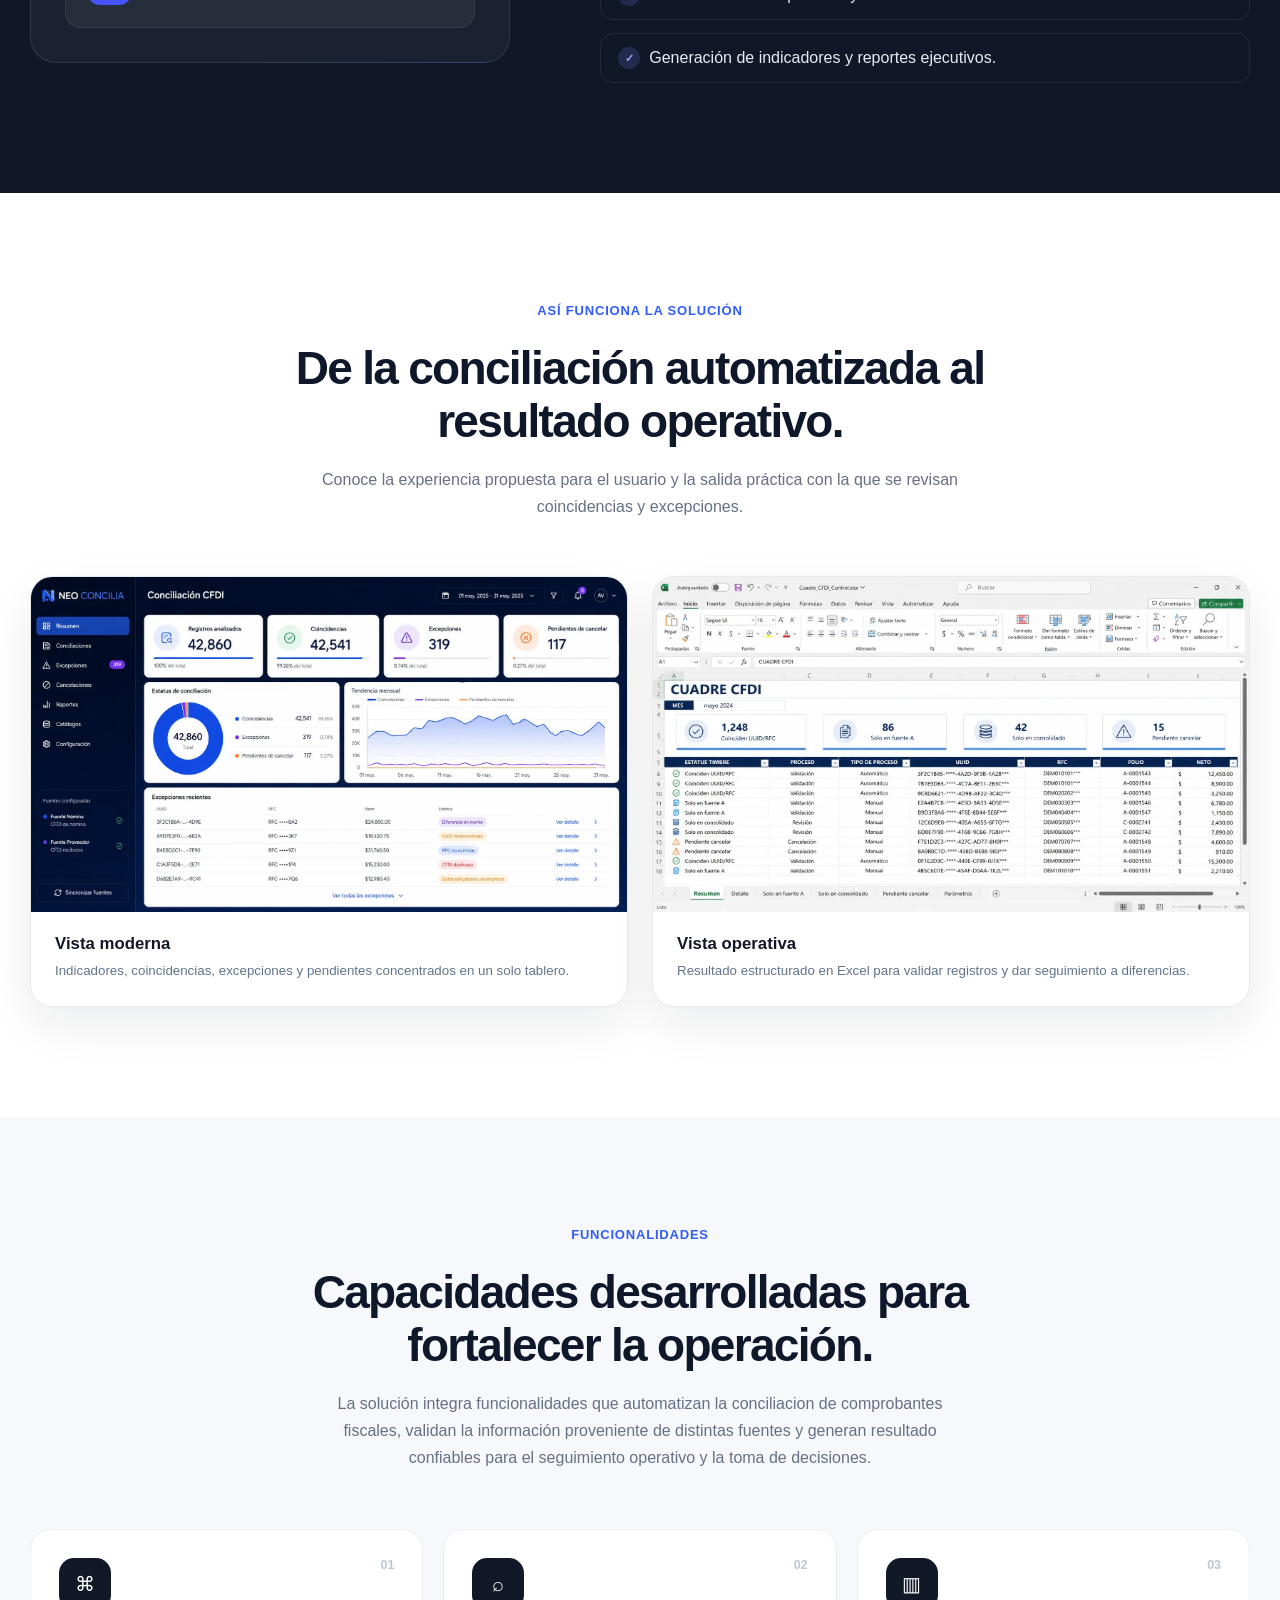
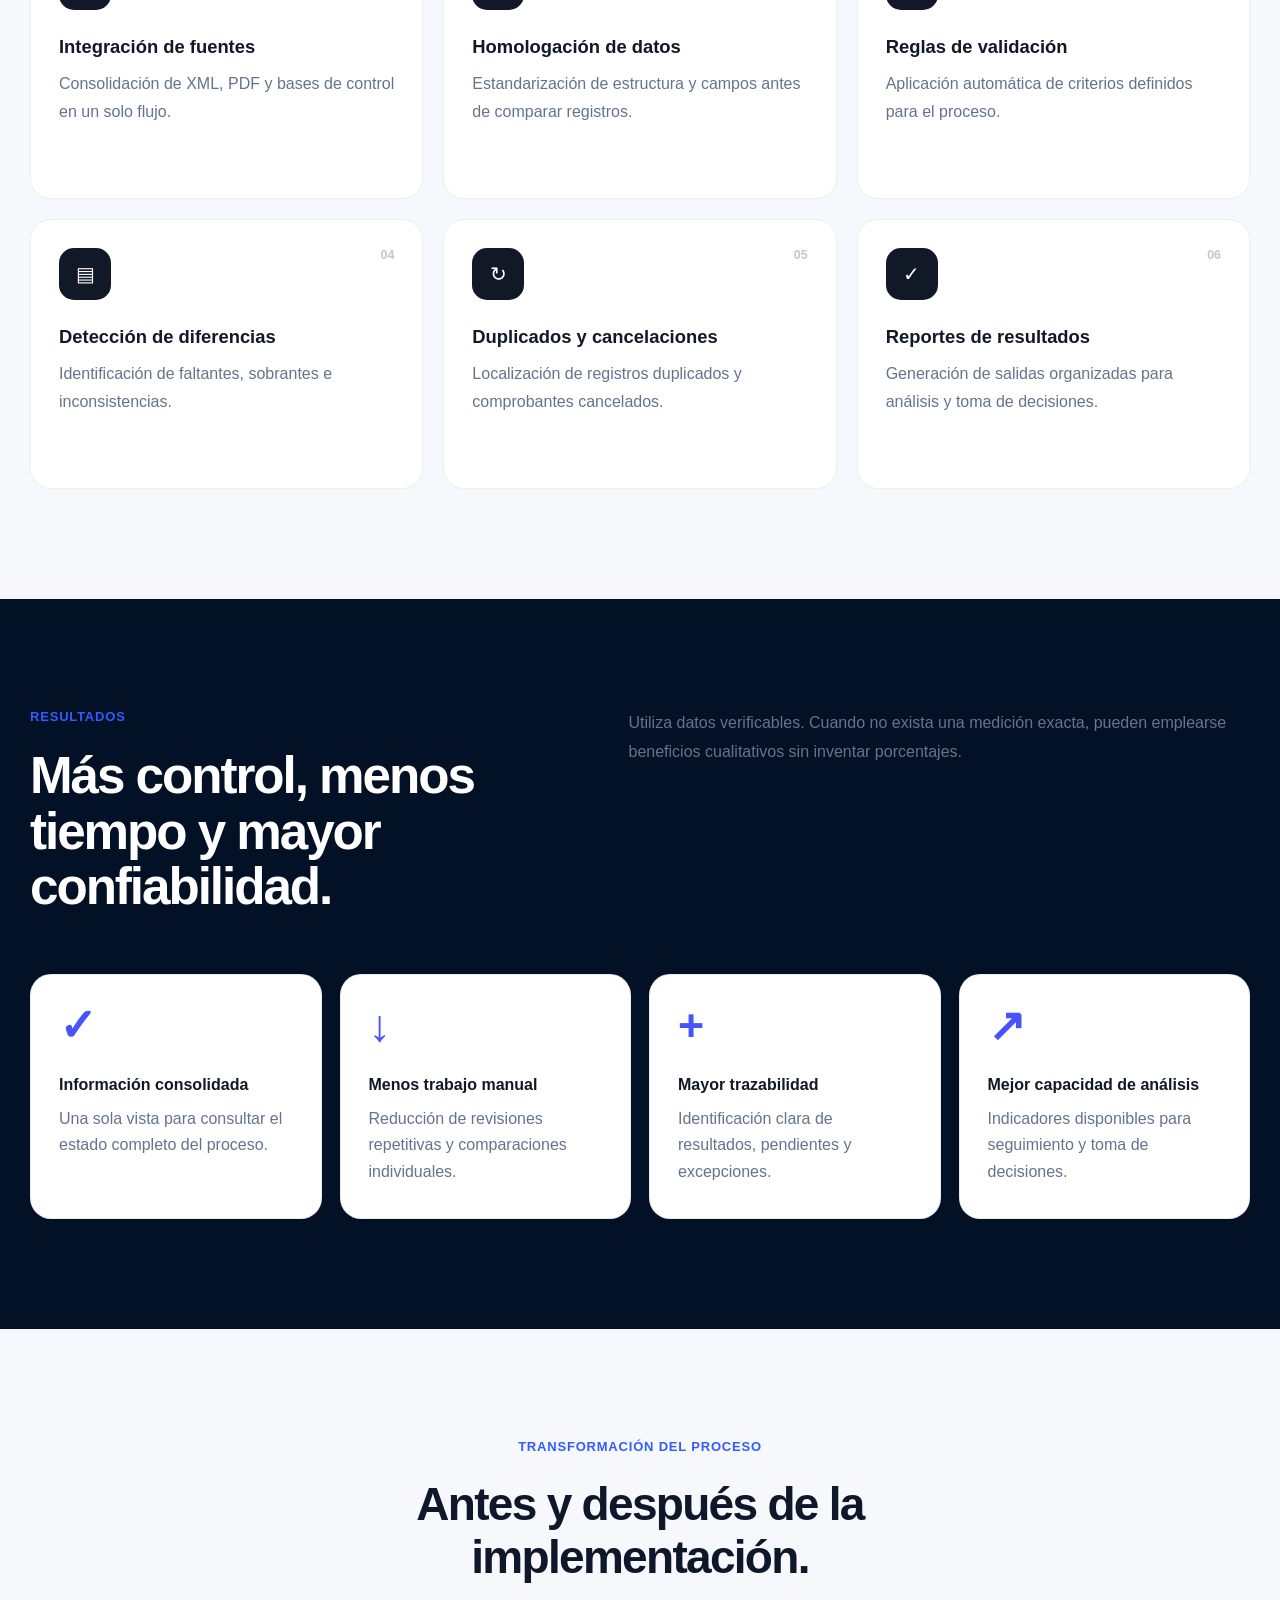
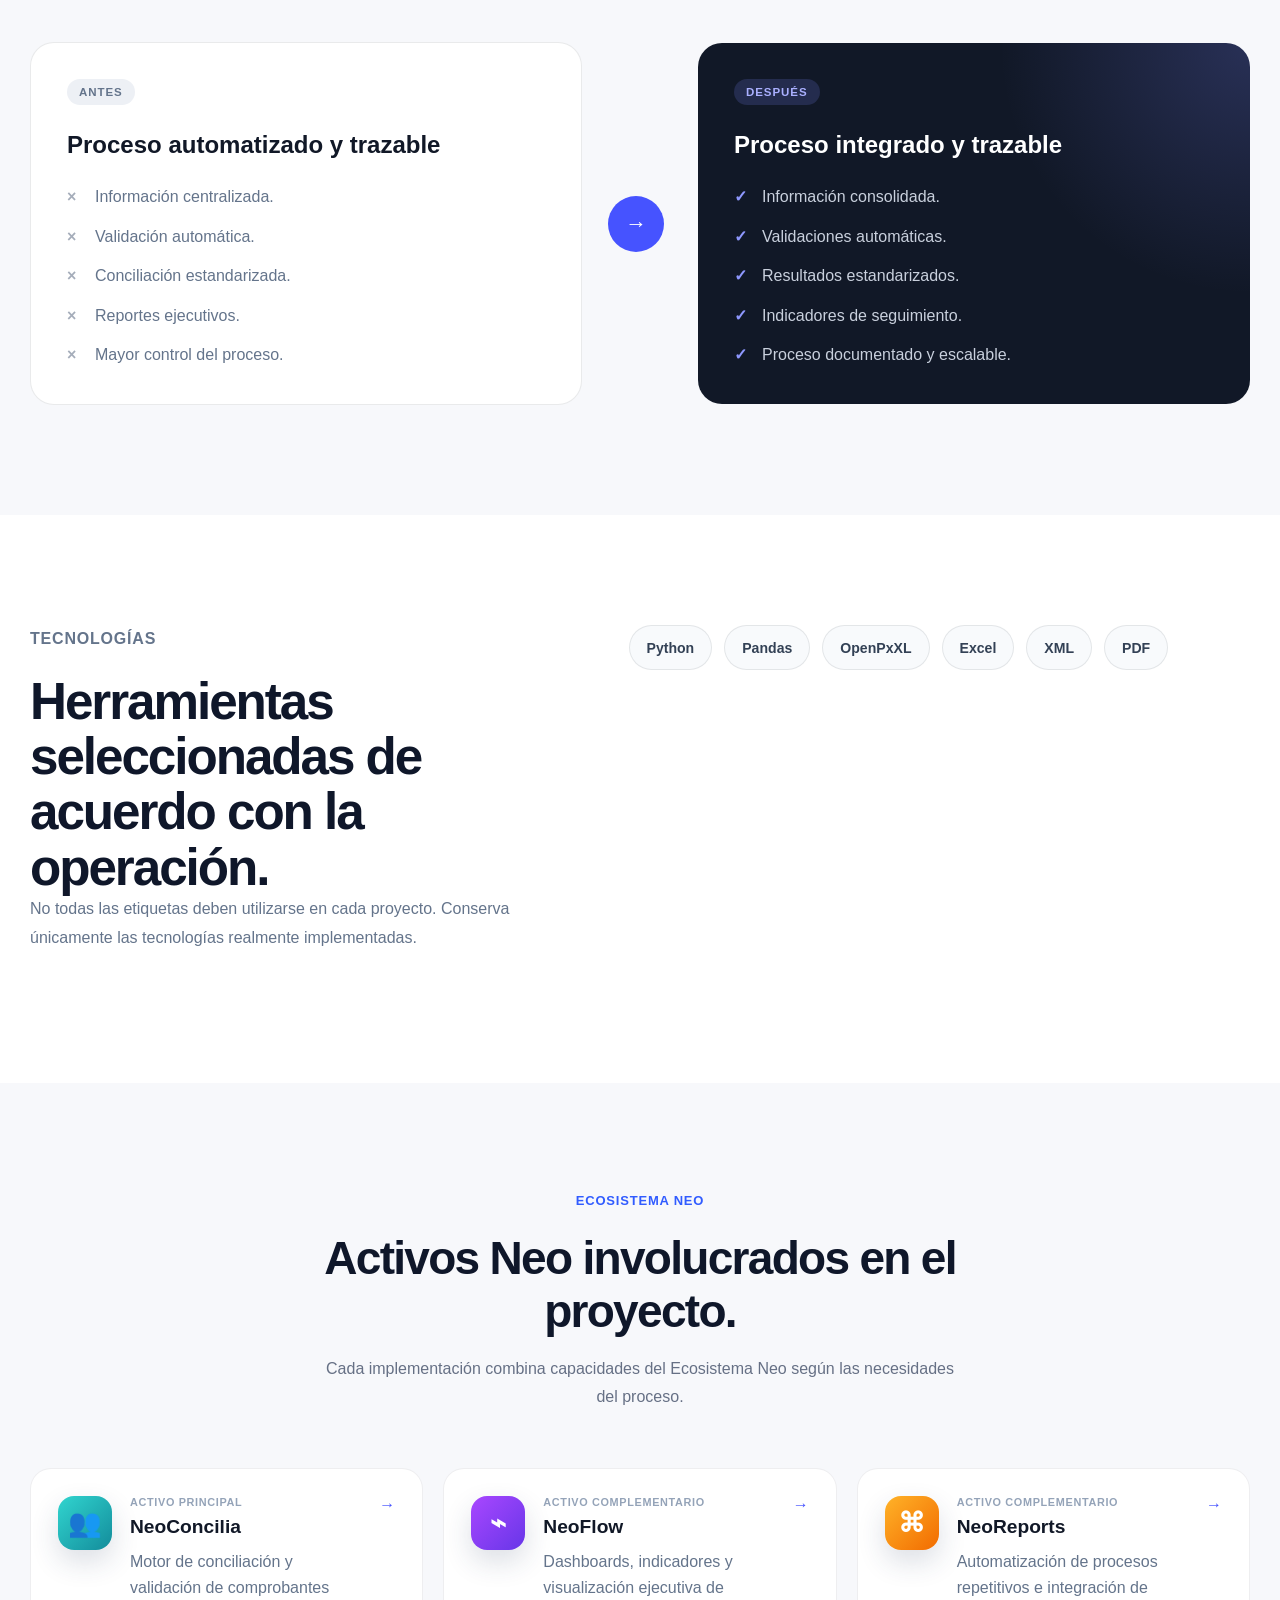
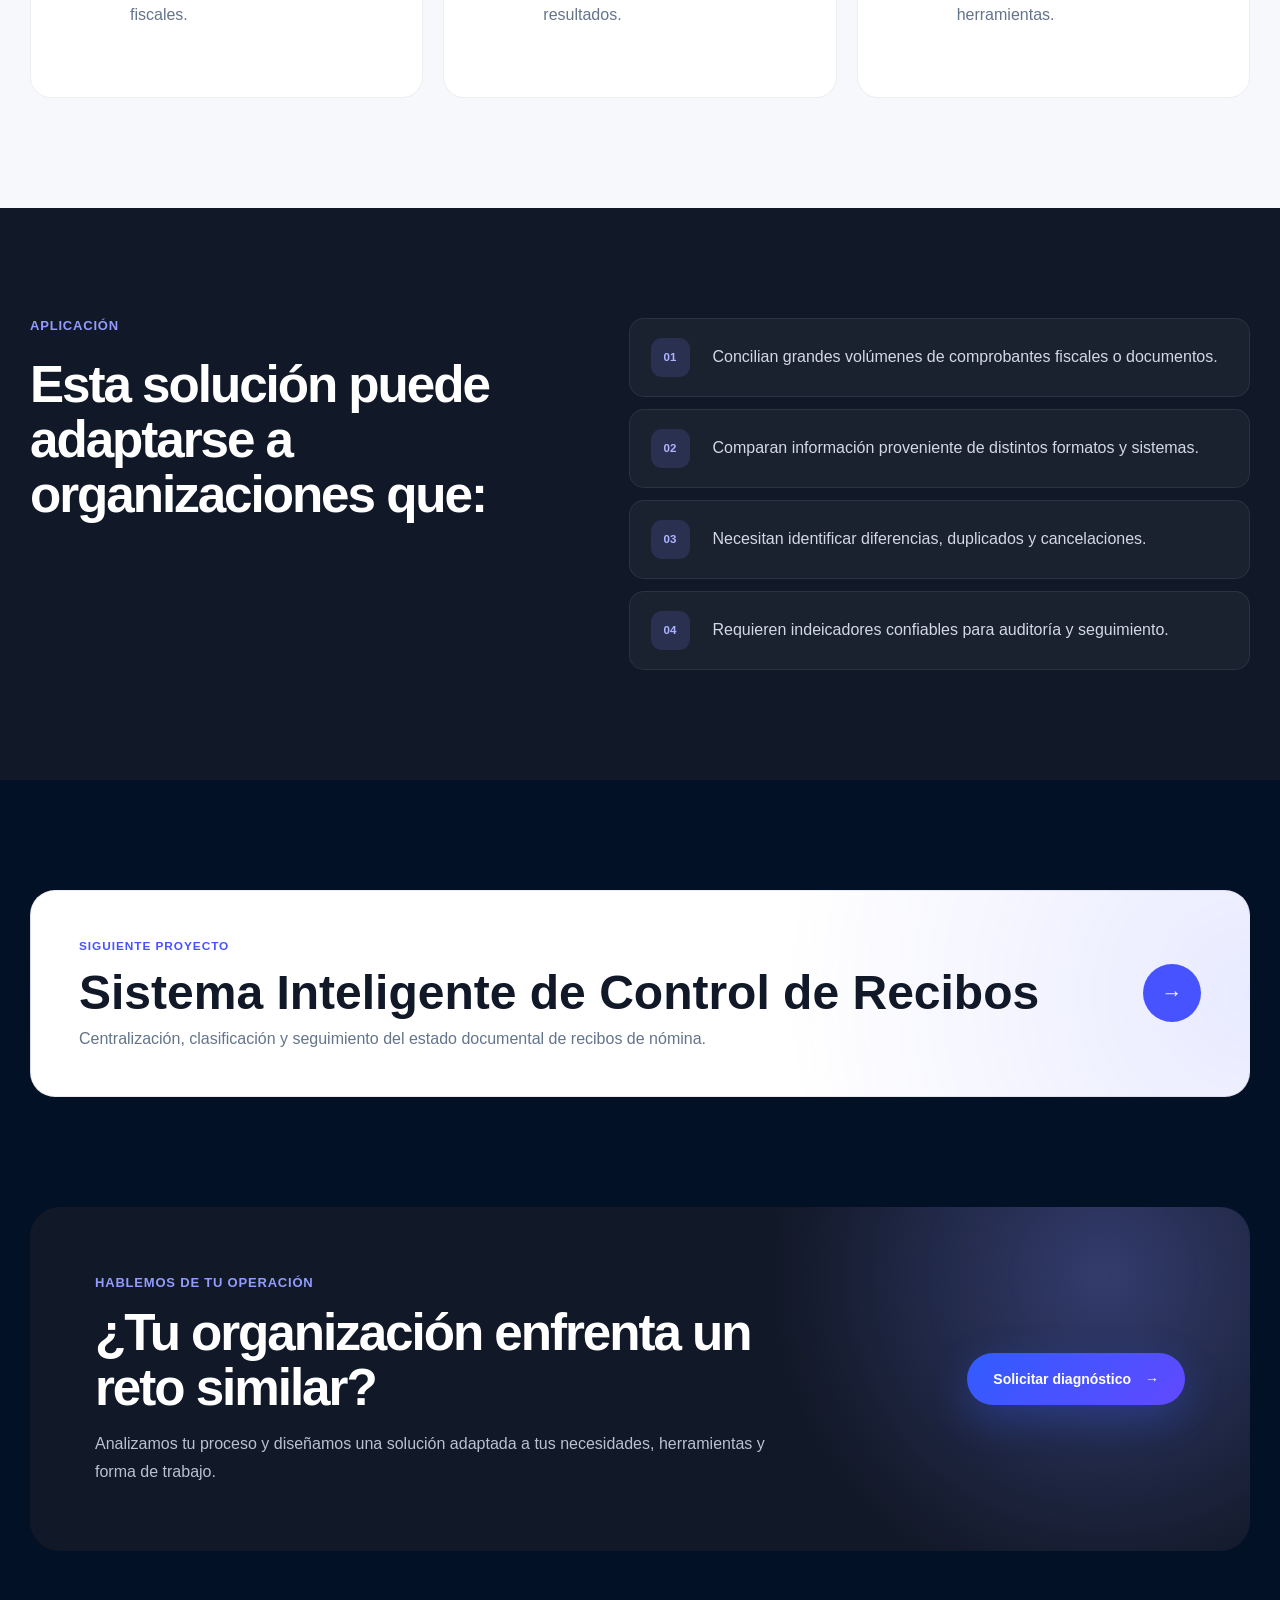
==== commit 9c2a33f7: "Add files via upload" ====
--- a/proyectos/conciliacion.html
+++ b/proyectos/conciliacion.html
@@ -129,7 +129,7 @@
           </div>
 
           <div class="project-hero-visual">
-            <img class="project-hero-image" src="../assets/images/conciliacion-dashboard.webp" alt="Dashboard moderno del sistema de conciliación" />
+            <img class="project-hero-image" src="../assets/conciliacion-dashboard.webp" alt="Dashboard moderno del sistema de conciliación" />
             <!--
               Sustituir este bloque por una captura real cuando exista.
 
@@ -459,7 +459,7 @@
 
           <div class="project-visuals-grid">
             <button class="project-visual-card" type="button">
-              <img src="../assets/images/conciliacion-dashboard.webp" alt="Dashboard moderno de conciliación CFDI" loading="lazy" decoding="async" />
+              <img src="../assets/conciliacion-dashboard.webp" alt="Dashboard moderno de conciliación CFDI" loading="lazy" decoding="async" />
               <span class="project-visual-caption">
                 <strong>Vista moderna</strong>
                 <span>Indicadores, coincidencias, excepciones y pendientes concentrados en un solo tablero.</span>
@@ -467,7 +467,7 @@
             </button>
 
             <button class="project-visual-card" type="button">
-              <img src="../assets/images/conciliacion-excel.webp" alt="Vista operativa en Excel del cuadre CFDI" loading="lazy" decoding="async" />
+              <img src="../assets/conciliacion-excel.webp" alt="Vista operativa en Excel del cuadre CFDI" loading="lazy" decoding="async" />
               <span class="project-visual-caption">
                 <strong>Vista operativa</strong>
                 <span>Resultado estructurado en Excel para validar registros y dar seguimiento a diferencias.</span>
--- a/assets/css/project-case.css
+++ b/assets/css/project-case.css
@@ -138,9 +138,25 @@
   line-height: 1.4;
 }
 
-.project-hero-visual {
-  position: relative;
-}
+.project-hero-visual {
+  position: relative;
+}
+
+.project-hero-image {
+  display: block;
+  width: 100%;
+  aspect-ratio: 16 / 9;
+  object-fit: cover;
+  object-position: center;
+  border: 1px solid rgba(15, 23, 42, 0.09);
+  border-radius: 28px;
+  background: #ffffff;
+  box-shadow: 0 38px 90px rgba(15, 23, 42, 0.15);
+}
+
+.project-hero-image + .project-demo-window {
+  display: none;
+}
 
 .project-demo-window {
   overflow: hidden;
@@ -904,9 +920,140 @@
    ACTIVOS NEO
 ===================================================== */
 
-.project-assets-section .section-heading h2 {
-  color: #0f172a;
-}
+.project-assets-section .section-heading h2 {
+  color: #0f172a;
+}
+
+/* =====================================================
+   VISTAS DEL PROYECTO
+===================================================== */
+
+.project-visuals-section {
+  padding: 110px 0;
+  background: #ffffff;
+}
+
+.project-visuals-section .section-heading h2 {
+  color: #0f172a;
+}
+
+.project-visuals-grid {
+  display: grid;
+  grid-template-columns: repeat(2, minmax(0, 1fr));
+  gap: 24px;
+  margin-top: 52px;
+}
+
+.project-visual-card {
+  overflow: hidden;
+  padding: 0;
+  border: 1px solid rgba(15, 23, 42, 0.09);
+  border-radius: 22px;
+  background: #ffffff;
+  color: inherit;
+  cursor: zoom-in;
+  text-align: left;
+  box-shadow: 0 18px 46px rgba(15, 23, 42, 0.08);
+  transition:
+    transform 0.25s ease,
+    box-shadow 0.25s ease;
+}
+
+.project-visual-card:hover,
+.project-visual-card:focus-visible {
+  transform: translateY(-5px);
+  box-shadow: 0 26px 62px rgba(15, 23, 42, 0.14);
+}
+
+.project-visual-card:focus-visible {
+  outline: 3px solid rgba(70, 83, 255, 0.38);
+  outline-offset: 3px;
+}
+
+.project-visual-card img {
+  display: block;
+  width: 100%;
+  aspect-ratio: 16 / 9;
+  object-fit: cover;
+  background: #eef1f6;
+}
+
+.project-visual-caption {
+  display: block;
+  padding: 22px 24px 24px;
+}
+
+.project-visual-caption strong {
+  display: block;
+  margin-bottom: 7px;
+  color: #111827;
+  font-size: 1.05rem;
+}
+
+.project-visual-caption span {
+  color: #64748b;
+  line-height: 1.55;
+}
+
+.project-visual-modal {
+  position: fixed;
+  z-index: 10000;
+  inset: 0;
+  display: grid;
+  place-items: center;
+  padding: 30px;
+  border: 0;
+  background: rgba(2, 10, 24, 0.88);
+}
+
+.project-visual-modal[hidden] {
+  display: none;
+}
+
+.project-visual-modal img {
+  display: block;
+  max-width: min(1500px, 94vw);
+  max-height: 88vh;
+  border-radius: 18px;
+  background: #ffffff;
+  box-shadow: 0 32px 90px rgba(0, 0, 0, 0.42);
+}
+
+.project-visual-modal-close {
+  position: fixed;
+  top: 20px;
+  right: 24px;
+  display: grid;
+  width: 46px;
+  height: 46px;
+  place-items: center;
+  border: 1px solid rgba(255, 255, 255, 0.3);
+  border-radius: 50%;
+  background: rgba(15, 23, 42, 0.72);
+  color: #ffffff;
+  cursor: pointer;
+  font-size: 1.5rem;
+}
+
+body.project-modal-open {
+  overflow: hidden;
+}
+
+@media (max-width: 820px) {
+  .project-visuals-section {
+    padding: 82px 0;
+  }
+
+  .project-visuals-grid {
+    grid-template-columns: 1fr;
+    gap: 20px;
+    margin-top: 38px;
+  }
+
+  .project-visual-modal {
+    padding: 16px;
+  }
+}
 
 .project-neo-assets {
   display: grid;
